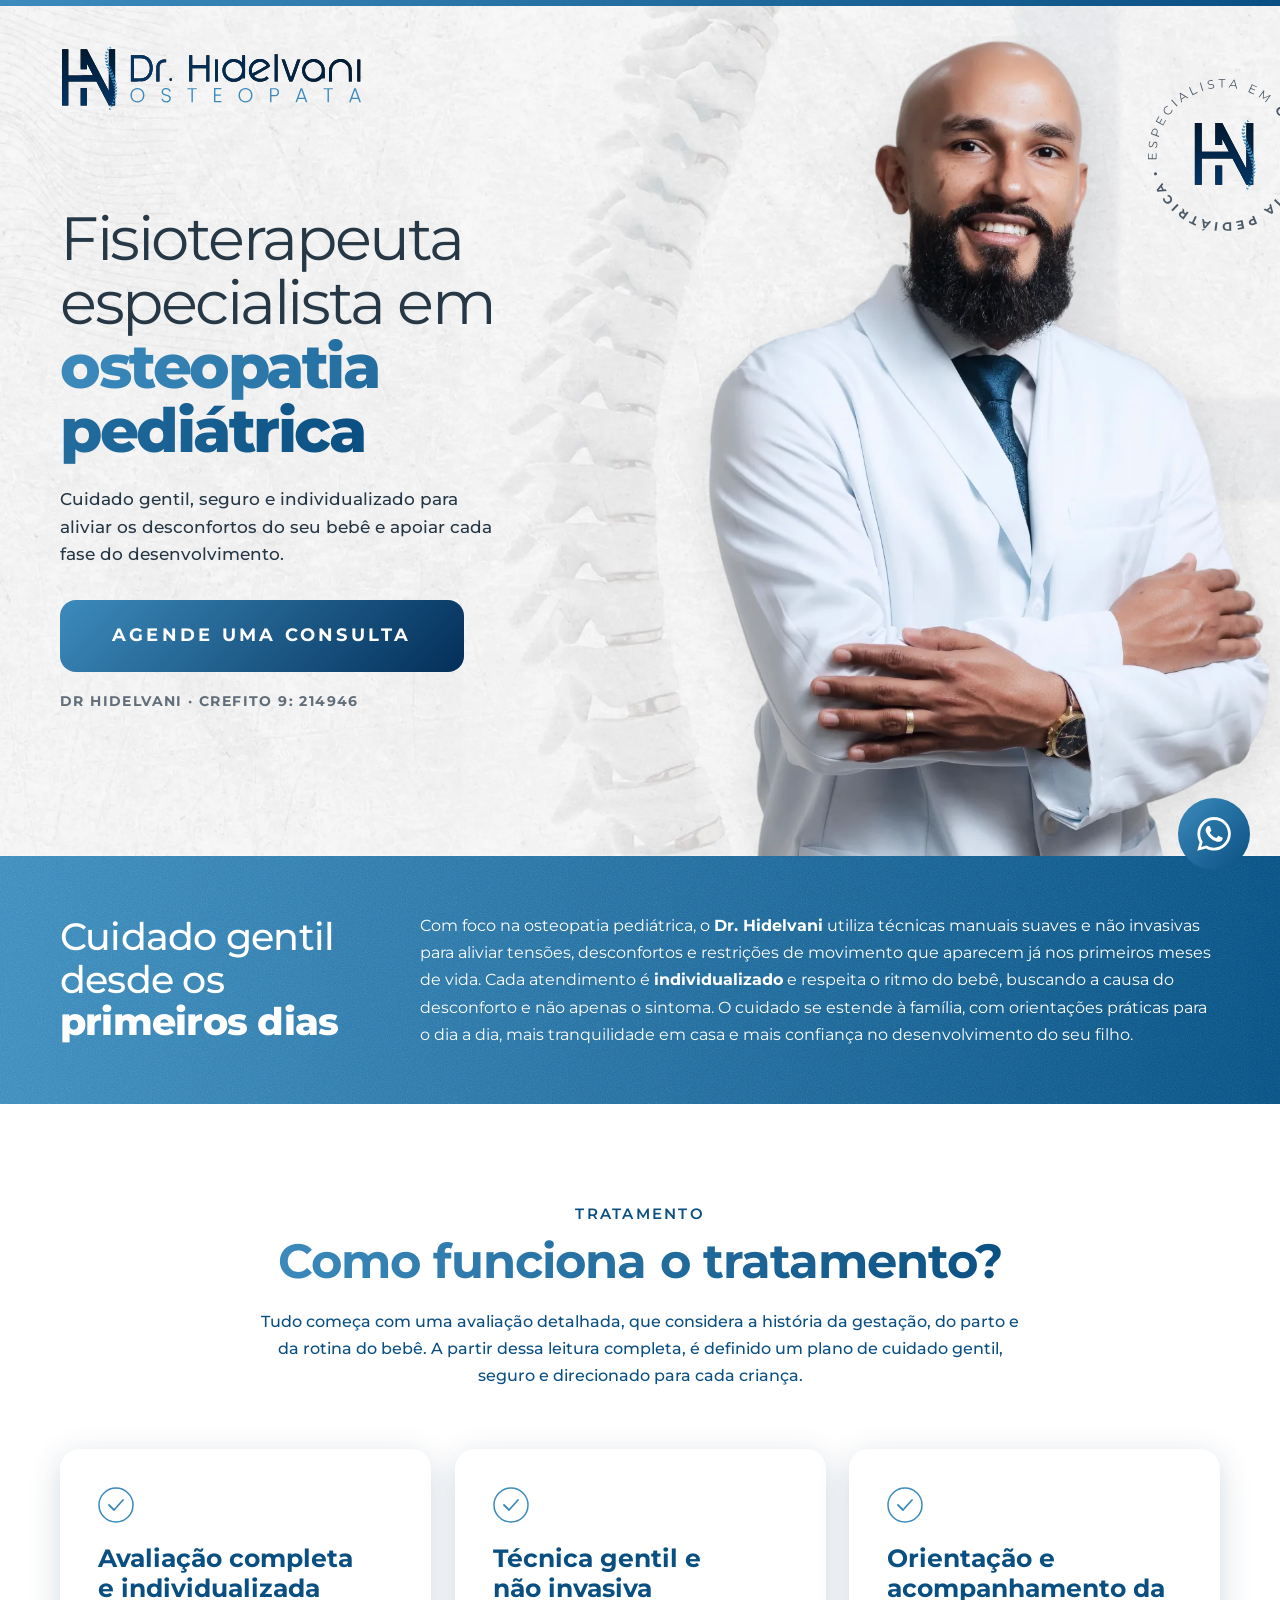
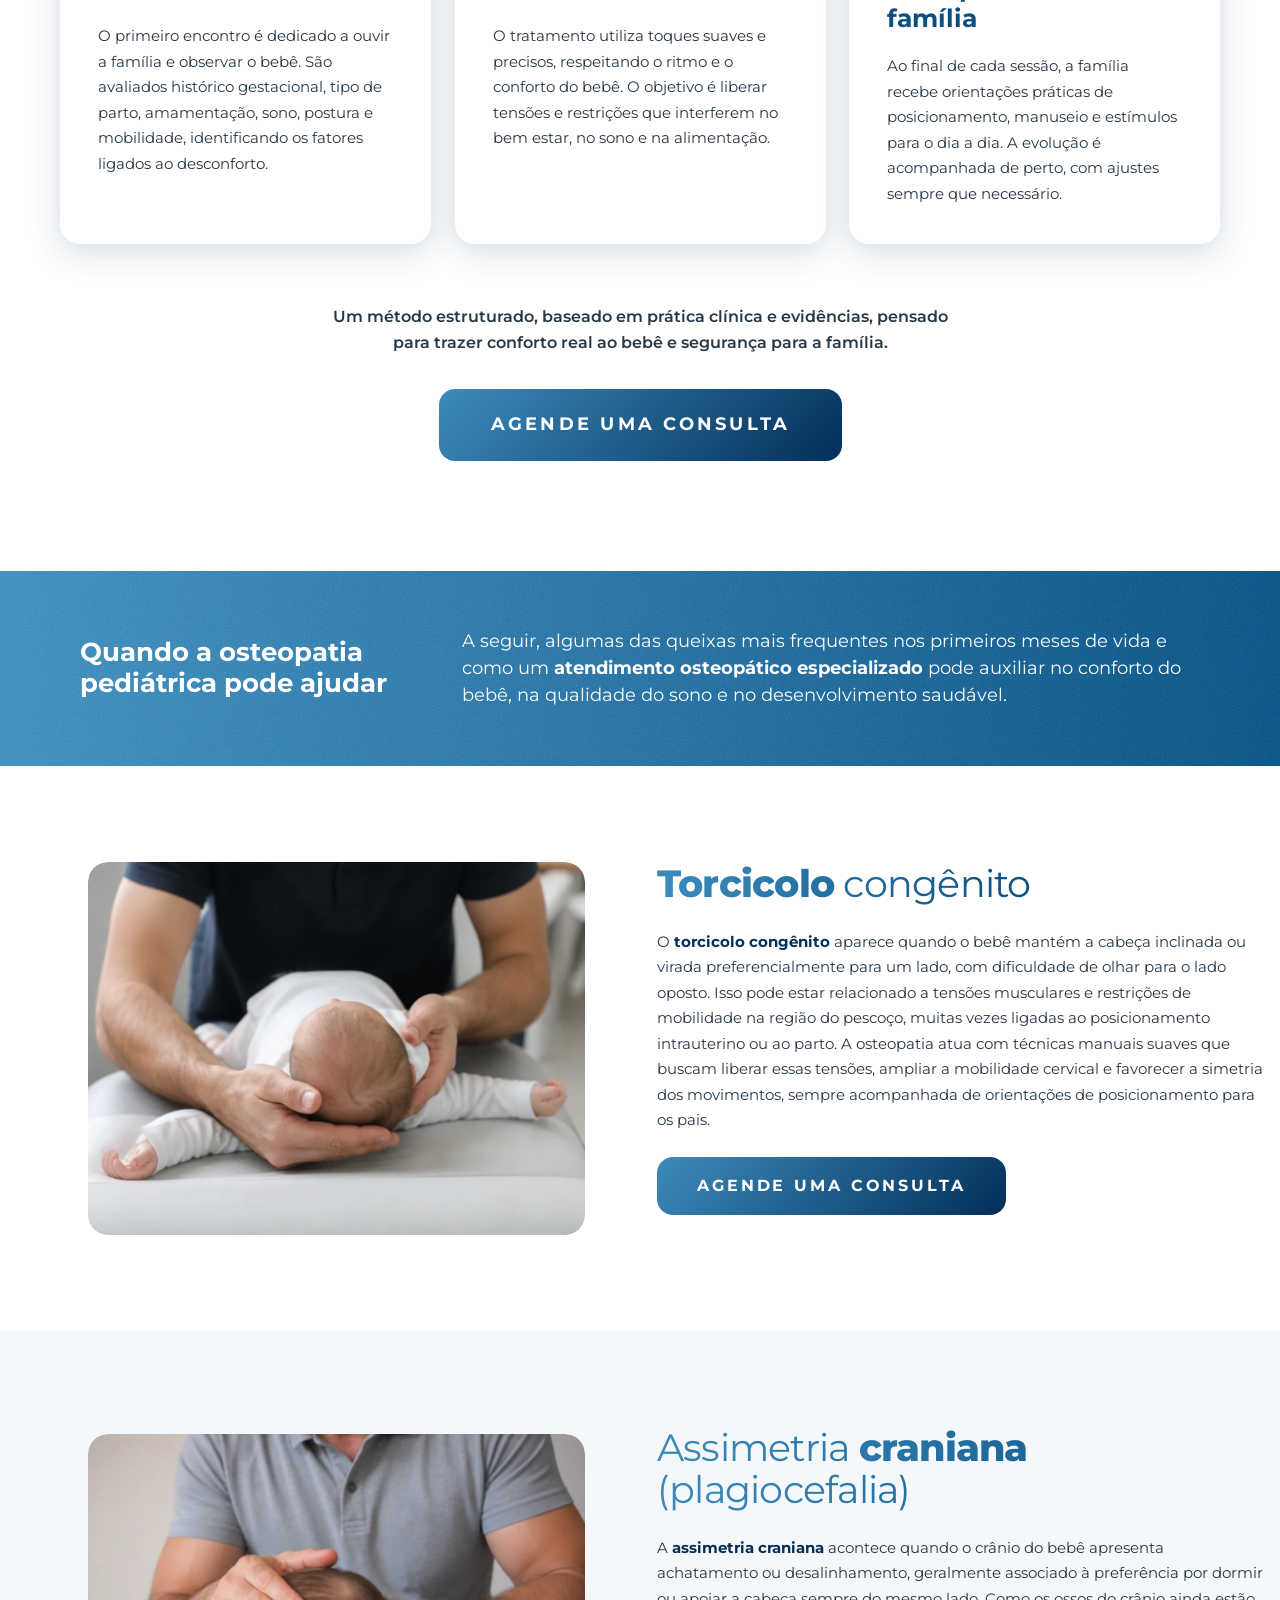
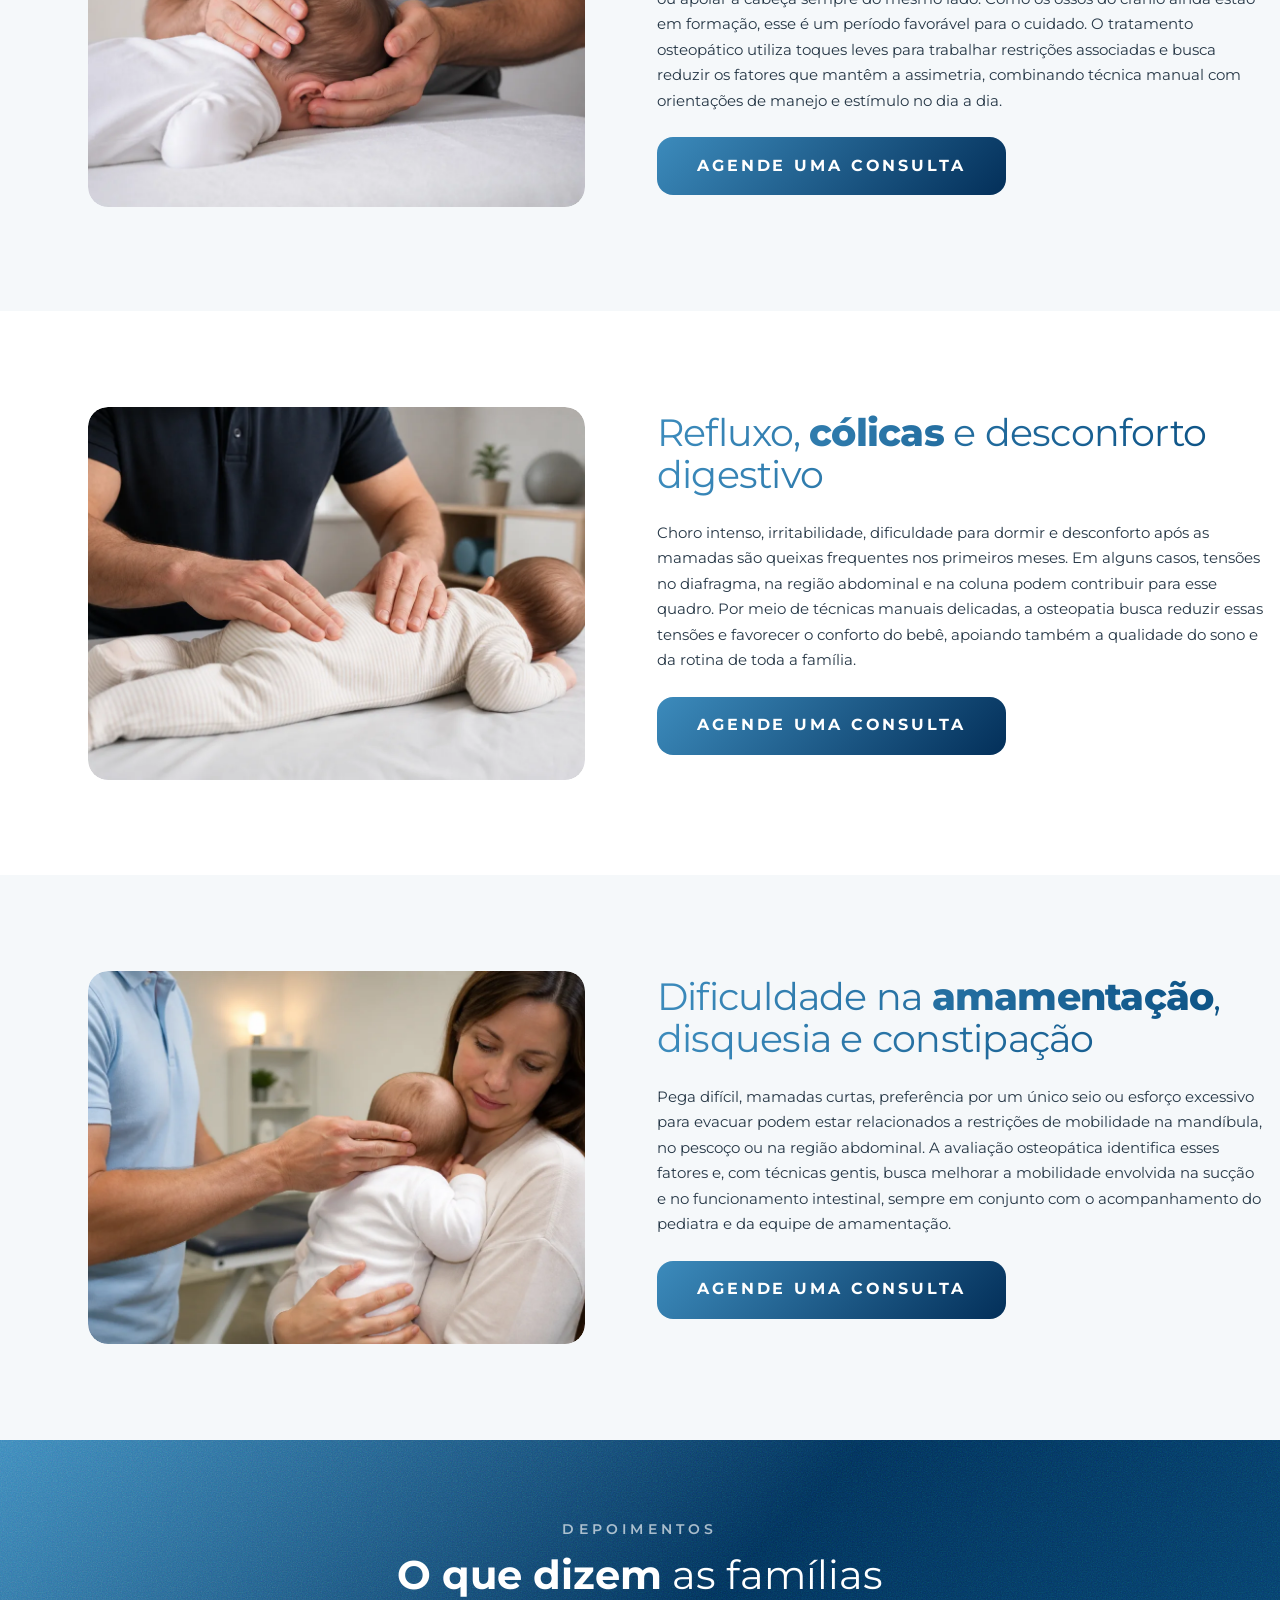
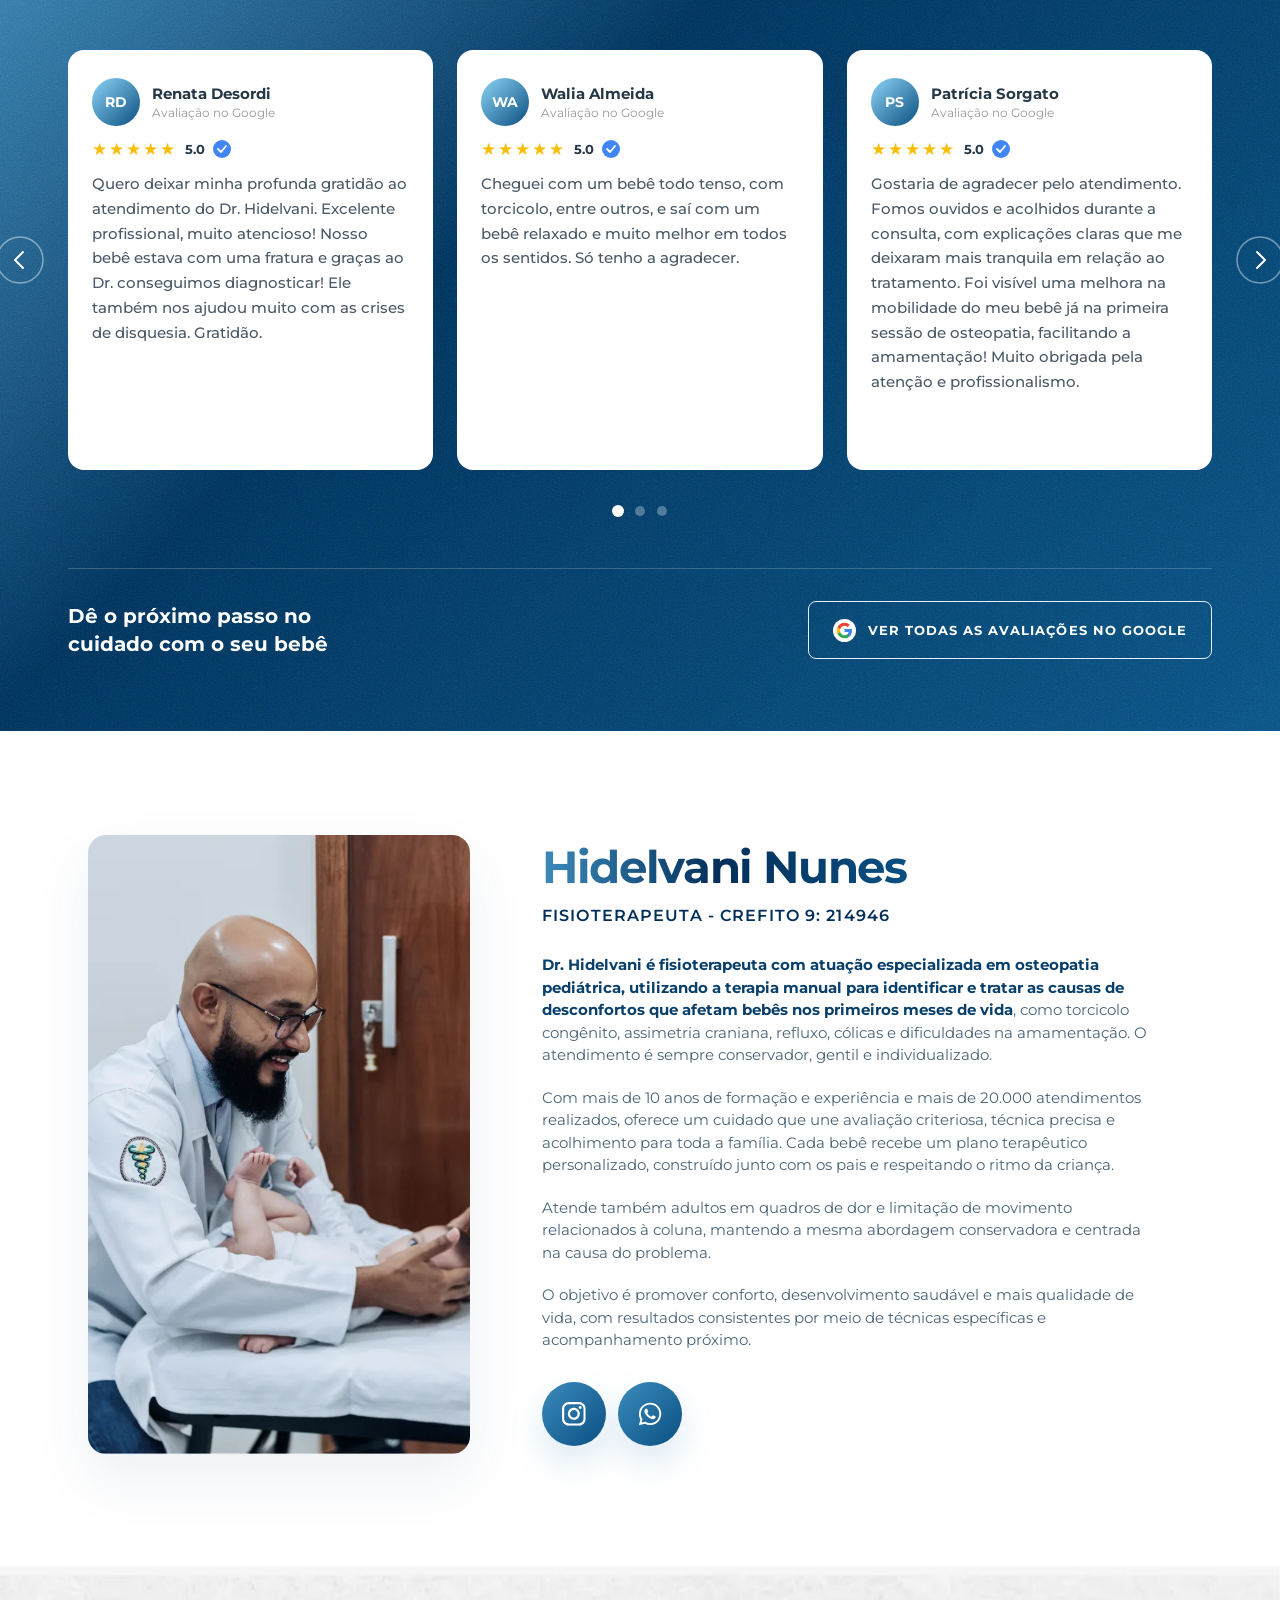
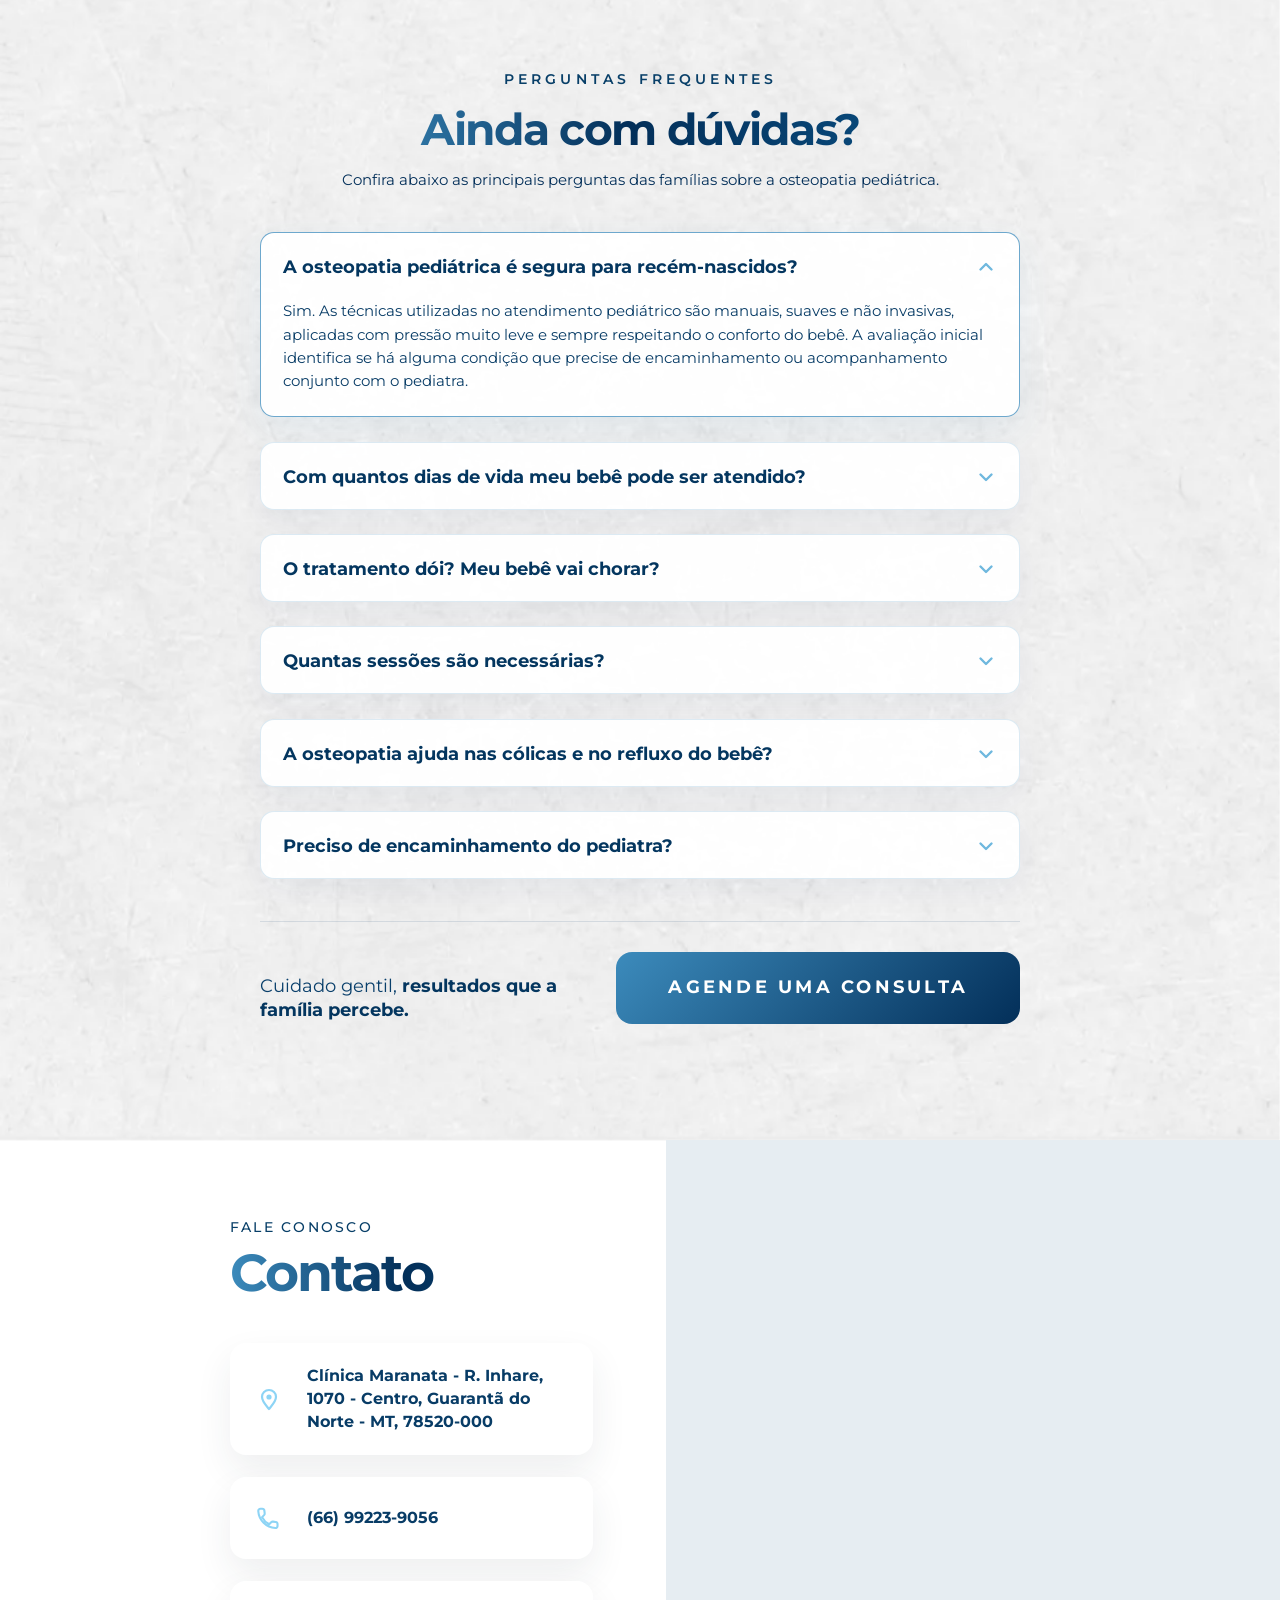
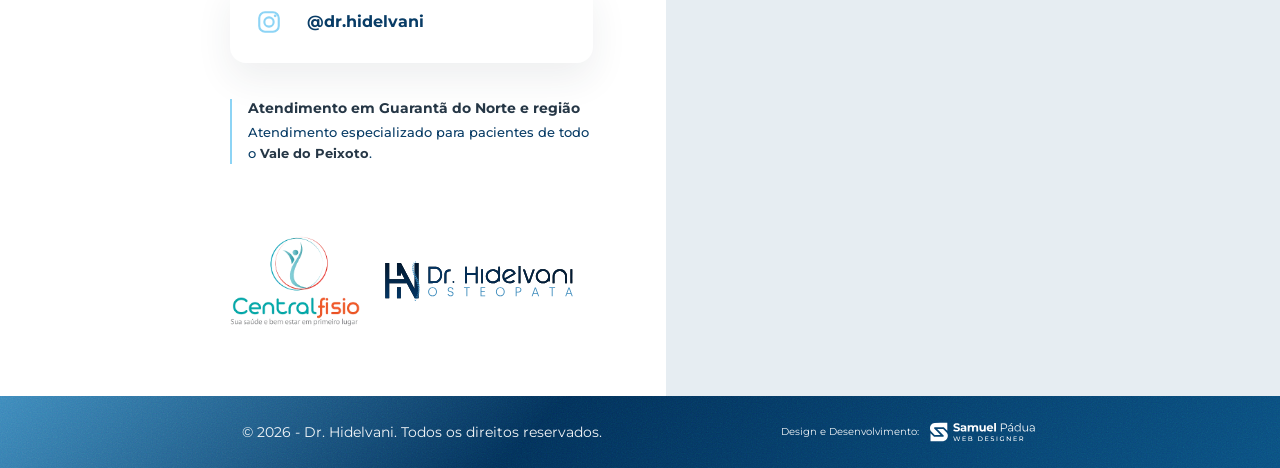
==== osteopatia/index.html @ acf485a8 "fix: corrige logos empilhadas no rodapé de contato A troca da logo da Central Fisio para <picture> (" ====
<!DOCTYPE html>
<html lang="pt-BR">
<head>
  <meta charset="UTF-8">
  <meta name="viewport" content="width=device-width, initial-scale=1.0">
  <title>Fisioterapeuta Especialista em Osteopatia Pediátrica em Guarantã do Norte - MT</title>
  <meta name="description" content="Fisioterapeuta especialista em osteopatia pediátrica em Guarantã do Norte - MT. Cuidado gentil, seguro e individualizado para aliviar os desconfortos do seu bebê e apoiar cada fase do desenvolvimento.">
  <link rel="canonical" href="https://osamuelpadua.github.io/dr-hidelvani/osteopatia/">
  <meta name="robots" content="index,follow">
  <meta property="og:locale" content="pt_BR">
  <meta property="og:type" content="website">
  <meta property="og:url" content="https://osamuelpadua.github.io/dr-hidelvani/osteopatia/">
  <meta property="og:site_name" content="Dr. Hidelvani">
  <meta property="og:title" content="Dr. Hidelvani Nunes - Fisioterapeuta Especialista em Osteopatia Pediátrica">
  <meta property="og:description" content="Fisioterapeuta especialista em osteopatia pediátrica em Guarantã do Norte - MT. Cuidado gentil, seguro e individualizado para o desenvolvimento do seu bebê.">
  <meta name="twitter:card" content="summary_large_image">
  <meta name="twitter:title" content="Fisioterapeuta Especialista em Osteopatia Pediátrica em Guarantã do Norte - MT">
  <meta name="twitter:description" content="Fisioterapeuta especialista em osteopatia pediátrica em Guarantã do Norte - MT. Cuidado gentil, seguro e individualizado para o desenvolvimento do seu bebê.">
  <script type="application/ld+json">
    {
      "@context": "https://schema.org",
      "@graph": [
        {
          "@type": "MedicalBusiness",
          "@id": "#business",
          "name": "Dr. Hidelvani Nunes — Osteopatia Pediátrica",
          "telephone": "+55-66-99223-9056",
          "priceRange": "$$",
          "address": {
            "@type": "PostalAddress",
            "streetAddress": "Clínica Maranata, R. Inhare, 1070 - Centro",
            "addressLocality": "Guarantã do Norte",
            "addressRegion": "MT",
            "postalCode": "78520-000",
            "addressCountry": "BR"
          },
          "sameAs": [
            "https://www.instagram.com/dr.hidelvani/"
          ]
        },
        {
          "@type": "Physician",
          "@id": "#physician",
          "name": "Dr. Hidelvani Nunes",
          "medicalSpecialty": "Physiotherapy",
          "description": "Fisioterapeuta com atuação especializada em osteopatia pediátrica em Guarantã do Norte - MT, tratando torcicolo congênito, assimetria craniana, refluxo, cólicas e dificuldades na amamentação.",
          "identifier": {
            "@type": "PropertyValue",
            "propertyID": "CREFITO 9",
            "value": "214946"
          },
          "worksFor": {
            "@id": "#business"
          }
        },
        {
          "@type": "FAQPage",
          "@id": "#faq",
          "mainEntity": [
            {
              "@type": "Question",
              "name": "A osteopatia pediátrica é segura para recém-nascidos?",
              "acceptedAnswer": {
                "@type": "Answer",
                "text": "Sim. As técnicas utilizadas no atendimento pediátrico são manuais, suaves e não invasivas, aplicadas com pressão muito leve e sempre respeitando o conforto do bebê. A avaliação inicial identifica se há alguma condição que precise de encaminhamento ou acompanhamento conjunto com o pediatra."
              }
            },
            {
              "@type": "Question",
              "name": "Com quantos dias de vida meu bebê pode ser atendido?",
              "acceptedAnswer": {
                "@type": "Answer",
                "text": "O atendimento osteopático pode começar já nas primeiras semanas de vida, sempre com uma avaliação cuidadosa que considera a idade, o parto e o histórico do bebê antes de definir a técnica mais adequada."
              }
            },
            {
              "@type": "Question",
              "name": "O tratamento dói? Meu bebê vai chorar?",
              "acceptedAnswer": {
                "@type": "Answer",
                "text": "As técnicas são suaves e indolores. Alguns bebês podem chorar por estranhar o manuseio ou a posição, não pela pressão aplicada, que é sempre muito leve e respeita o conforto da criança."
              }
            }
          ]
        }
      ]
    }
  </script>
  <link rel="icon" type="image/svg+xml" href="../stamp-iso.svg">
  <link rel="preconnect" href="https://fonts.googleapis.com">
  <link rel="preconnect" href="https://fonts.gstatic.com" crossorigin>
  <link rel="preload" href="https://fonts.googleapis.com/css2?family=Montserrat:wght@400;500;600;700;800&display=swap" as="style" onload="this.onload=null;this.rel='stylesheet'">
  <noscript><link rel="stylesheet" href="https://fonts.googleapis.com/css2?family=Montserrat:wght@400;500;600;700;800&display=swap"></noscript>
  <link rel="stylesheet" href="../style.css">
</head>
<body>

  <!-- Borda superior gradiente -->
  <div class="top-bar"></div>

  <!-- ======================== HERO ======================== -->
  <section class="hero">
    <div class="hero-bg"></div>

    <div class="hero-inner">
      <!-- Logo -->
      <header class="hero-header">
        <img src="../logo.svg" class="logo" alt="Dr. Hidelvani Nunes Fisioterapeuta">
      </header>

      <!-- Conteúdo principal -->
      <div class="hero-content">

        <!-- Coluna esquerda: texto + CTA -->
        <div class="hero-left">
          <h1>
            <span class="hero-headline-soft">Fisioterapeuta especialista em</span><br>
            <span class="gradient-text">osteopatia pediátrica</span>
          </h1>

          <p class="subtext">
            Cuidado gentil, seguro e individualizado para aliviar os desconfortos do seu bebê e apoiar cada fase do desenvolvimento.
          </p>

          <a href="https://wa.me/5566992239056" class="btn-cta" target="_blank" rel="noopener">
            Agende uma Consulta
          </a>

          <p class="crefito">DR HIDELVANI &middot; CREFITO 9: 214946</p>
        </div>

        <!-- Coluna direita: foto -->
        <div class="hero-right">
          <div class="stamp-wrapper">
            <img src="../stamp-txt-page2.svg" class="stamp-txt" alt="">
            <img src="../stamp-iso.svg" class="stamp-iso" alt="">
          </div>
          <picture>
            <source srcset="../dr-hidelvani.webp" type="image/webp">
            <img src="../dr-hidelvani.png" class="doctor-img" alt="Dr. Hidelvani Nunes" loading="eager">
          </picture>
        </div>

      </div>
    </div>
  </section>
  <!-- ======================== /HERO ======================== -->

  <!-- ======================== INTRO BLOCK ======================== -->
  <section class="intro-block">
    <div class="intro-inner">

      <div class="intro-left">
        <h2>Cuidado gentil<br>desde os <strong>primeiros dias</strong></h2>
      </div>

      <div class="intro-right">
        <p>
          Com foco na osteopatia pediátrica, o <strong>Dr. Hidelvani</strong> utiliza técnicas manuais suaves e não invasivas para aliviar tensões, desconfortos e restrições de movimento que aparecem já nos primeiros meses de vida. Cada atendimento é <strong>individualizado</strong> e respeita o ritmo do bebê, buscando a causa do desconforto e não apenas o sintoma. O cuidado se estende à família, com orientações práticas para o dia a dia, mais tranquilidade em casa e mais confiança no desenvolvimento do seu filho.
        </p>
      </div>

    </div>
  </section>
  <!-- ======================== /INTRO BLOCK ======================== -->

  <!-- ======================== TREATMENT BLOCK ======================== -->
  <section class="treatment-block">
    <div class="treatment-inner">

      <div class="treatment-header">
        <span class="tagline">Tratamento</span>
        <h2 class="treatment-title">Como funciona o tratamento?</h2>
        <p class="treatment-desc">Tudo começa com uma avaliação detalhada, que considera a história da gestação, do parto e da rotina do bebê. A partir dessa leitura completa, é definido um plano de cuidado gentil, seguro e direcionado para cada criança.</p>
      </div>

      <div class="cards-grid">

        <div class="card">
          <div class="card-icon">
            <svg width="36" height="36" viewBox="0 0 36 36" fill="none" xmlns="http://www.w3.org/2000/svg">
              <circle cx="18" cy="18" r="17" stroke="#3C8BBC" stroke-width="1.5"/>
              <path d="M11 18l5 5 9-10" stroke="#3C8BBC" stroke-width="1.8" stroke-linecap="round" stroke-linejoin="round"/>
            </svg>
          </div>
          <h3>Avaliação completa<br>e individualizada</h3>
          <p>O primeiro encontro é dedicado a ouvir a família e observar o bebê. São avaliados histórico gestacional, tipo de parto, amamentação, sono, postura e mobilidade, identificando os fatores ligados ao desconforto.</p>
        </div>

        <div class="card">
          <div class="card-icon">
            <svg width="36" height="36" viewBox="0 0 36 36" fill="none" xmlns="http://www.w3.org/2000/svg">
              <circle cx="18" cy="18" r="17" stroke="#3C8BBC" stroke-width="1.5"/>
              <path d="M11 18l5 5 9-10" stroke="#3C8BBC" stroke-width="1.8" stroke-linecap="round" stroke-linejoin="round"/>
            </svg>
          </div>
          <h3>Técnica gentil e<br>não invasiva</h3>
          <p>O tratamento utiliza toques suaves e precisos, respeitando o ritmo e o conforto do bebê. O objetivo é liberar tensões e restrições que interferem no bem estar, no sono e na alimentação.</p>
        </div>

        <div class="card">
          <div class="card-icon">
            <svg width="36" height="36" viewBox="0 0 36 36" fill="none" xmlns="http://www.w3.org/2000/svg">
              <circle cx="18" cy="18" r="17" stroke="#3C8BBC" stroke-width="1.5"/>
              <path d="M11 18l5 5 9-10" stroke="#3C8BBC" stroke-width="1.8" stroke-linecap="round" stroke-linejoin="round"/>
            </svg>
          </div>
          <h3>Orientação e<br>acompanhamento da família</h3>
          <p>Ao final de cada sessão, a família recebe orientações práticas de posicionamento, manuseio e estímulos para o dia a dia. A evolução é acompanhada de perto, com ajustes sempre que necessário.</p>
        </div>

      </div>

      <div class="treatment-footer">
        <p>Um método estruturado, baseado em prática clínica e evidências, pensado<br>para trazer conforto real ao bebê e segurança para a família.</p>
        <a href="https://wa.me/5566992239056" class="btn-cta btn-cta--center" target="_blank" rel="noopener">
          Agende uma Consulta
        </a>
      </div>

    </div>
  </section>
  <!-- ======================== /TREATMENT BLOCK ======================== -->

  <!-- ======================== PROBLEMS BLOCK ======================== -->
  <section class="problems-block">
    <div class="problems-grain"></div>

    <div class="problems-inner problems-inner--no-image">
      <h2 class="problems-headline">Quando a osteopatia<br>pediátrica pode ajudar</h2>

      <p class="problems-body">A seguir, algumas das queixas mais frequentes nos primeiros meses de vida e como um <strong>atendimento osteopático especializado</strong> pode auxiliar no conforto do bebê, na qualidade do sono e no desenvolvimento saudável.</p>
    </div>
  </section>
  <!-- ======================== /PROBLEMS BLOCK ======================== -->

  <!-- ======================== TORCICOLO CONGÊNITO ======================== -->
  <section class="condition-block">
    <div class="condition-inner">

      <div class="condition-media">
        <picture>
          <source srcset="../torcicolo.webp" type="image/webp">
          <img src="../torcicolo.png" class="condition-img" alt="Fisioterapeuta avaliando a mobilidade do pescoço de um bebê">
        </picture>
      </div>

      <div class="condition-text">
        <h2 class="condition-title"><strong>Torcicolo</strong> congênito</h2>
        <p class="condition-body">O <strong>torcicolo congênito</strong> aparece quando o bebê mantém a cabeça inclinada ou virada preferencialmente para um lado, com dificuldade de olhar para o lado oposto. Isso pode estar relacionado a tensões musculares e restrições de mobilidade na região do pescoço, muitas vezes ligadas ao posicionamento intrauterino ou ao parto. A osteopatia atua com técnicas manuais suaves que buscam liberar essas tensões, ampliar a mobilidade cervical e favorecer a simetria dos movimentos, sempre acompanhada de orientações de posicionamento para os pais.</p>
        <a href="https://wa.me/5566992239056" class="btn-cta btn-cta--center" target="_blank" rel="noopener">
          Agende uma Consulta
        </a>
      </div>

    </div>
  </section>
  <!-- ======================== /TORCICOLO CONGÊNITO ======================== -->

  <!-- ======================== ASSIMETRIA CRANIANA ======================== -->
  <section class="condition-block condition-block--gray">
    <div class="condition-inner">

      <div class="condition-media">
        <picture>
          <source srcset="../assimetria-craniana.webp" type="image/webp">
          <img src="../assimetria-craniana.png" class="condition-img" alt="Fisioterapeuta realizando técnica craniana suave em um bebê">
        </picture>
      </div>

      <div class="condition-text">
        <h2 class="condition-title">Assimetria <strong>craniana</strong> (plagiocefalia)</h2>
        <p class="condition-body">A <strong>assimetria craniana</strong> acontece quando o crânio do bebê apresenta achatamento ou desalinhamento, geralmente associado à preferência por dormir ou apoiar a cabeça sempre do mesmo lado. Como os ossos do crânio ainda estão em formação, esse é um período favorável para o cuidado. O tratamento osteopático utiliza toques leves para trabalhar restrições associadas e busca reduzir os fatores que mantêm a assimetria, combinando técnica manual com orientações de manejo e estímulo no dia a dia.</p>
        <a href="https://wa.me/5566992239056" class="btn-cta" target="_blank" rel="noopener">
          Agende uma Consulta
        </a>
      </div>

    </div>
  </section>
  <!-- ======================== /ASSIMETRIA CRANIANA ======================== -->

  <!-- ======================== REFLUXO, CÓLICAS ======================== -->
  <section class="condition-block">
    <div class="condition-inner">

      <div class="condition-media">
        <picture>
          <source srcset="../colica.webp" type="image/webp">
          <img src="../colica.png" class="condition-img" alt="Fisioterapeuta realizando massagem abdominal suave em um bebê">
        </picture>
      </div>

      <div class="condition-text">
        <h2 class="condition-title">Refluxo, <strong>cólicas</strong> e desconforto digestivo</h2>
        <p class="condition-body">Choro intenso, irritabilidade, dificuldade para dormir e desconforto após as mamadas são queixas frequentes nos primeiros meses. Em alguns casos, tensões no diafragma, na região abdominal e na coluna podem contribuir para esse quadro. Por meio de técnicas manuais delicadas, a osteopatia busca reduzir essas tensões e favorecer o conforto do bebê, apoiando também a qualidade do sono e da rotina de toda a família.</p>
        <a href="https://wa.me/5566992239056" class="btn-cta btn-cta--center" target="_blank" rel="noopener">
          Agende uma Consulta
        </a>
      </div>

    </div>
  </section>
  <!-- ======================== /REFLUXO, CÓLICAS ======================== -->

  <!-- ======================== AMAMENTAÇÃO, DISQUESIA ======================== -->
  <section class="condition-block condition-block--gray">
    <div class="condition-inner">

      <div class="condition-media">
        <picture>
          <source srcset="../amamentacao.webp" type="image/webp">
          <img src="../amamentacao.png" class="condition-img" alt="Fisioterapeuta avaliando a mandíbula de um bebê com a mãe presente">
        </picture>
      </div>

      <div class="condition-text">
        <h2 class="condition-title">Dificuldade na <strong>amamentação</strong>, disquesia e constipação</h2>
        <p class="condition-body">Pega difícil, mamadas curtas, preferência por um único seio ou esforço excessivo para evacuar podem estar relacionados a restrições de mobilidade na mandíbula, no pescoço ou na região abdominal. A avaliação osteopática identifica esses fatores e, com técnicas gentis, busca melhorar a mobilidade envolvida na sucção e no funcionamento intestinal, sempre em conjunto com o acompanhamento do pediatra e da equipe de amamentação.</p>
        <a href="https://wa.me/5566992239056" class="btn-cta" target="_blank" rel="noopener">
          Agende uma Consulta
        </a>
      </div>

    </div>
  </section>
  <!-- ======================== /AMAMENTAÇÃO, DISQUESIA ======================== -->

  <!-- ======================== REVIEWS BLOCK ======================== -->
  <section class="reviews-block">
    <div class="reviews-grain"></div>
    <div class="reviews-inner">

      <div class="reviews-header">
        <span class="reviews-tagline">Depoimentos</span>
        <h2 class="reviews-title"><strong>O que dizem</strong> as famílias</h2>
      </div>

      <div class="reviews-carousel">
        <button class="carousel-btn carousel-btn--prev" aria-label="Anterior">
          <svg width="48" height="48" viewBox="0 0 48 48" fill="none" xmlns="http://www.w3.org/2000/svg">
            <circle cx="24" cy="24" r="23" stroke="rgba(255,255,255,0.45)" stroke-width="1.5"/>
            <path d="M27 16l-8 8 8 8" stroke="white" stroke-width="2" stroke-linecap="round" stroke-linejoin="round"/>
          </svg>
        </button>

        <div class="carousel-viewport">
          <div class="reviews-track">

            <article class="review-card">
              <div class="rc-header">
                <div class="rc-avatar">RD</div>
                <div class="rc-info">
                  <strong class="rc-name">Renata Desordi</strong>
                  <span class="rc-count">Avaliação no Google</span>
                </div>
              </div>
              <div class="rc-stars" aria-label="5 estrelas">
                <span class="rc-stars-icons" aria-hidden="true">★★★★★</span>
                <span class="rc-rating">5.0</span>
                <span class="rc-badge" aria-hidden="true"><svg width="10" height="8" viewBox="0 0 10 8" fill="none"><path d="M1 4l3 3 5-6" stroke="white" stroke-width="1.8" stroke-linecap="round" stroke-linejoin="round"/></svg></span>
              </div>
              <p class="rc-text">Quero deixar minha profunda gratidão ao atendimento do Dr. Hidelvani. Excelente profissional, muito atencioso! Nosso bebê estava com uma fratura e graças ao Dr. conseguimos diagnosticar! Ele também nos ajudou muito com as crises de disquesia. Gratidão.</p>
              <button class="rc-read-more" type="button" data-review-open>Exibir depoimento completo</button>
              <div class="rc-full-text" hidden>
                <p>Quero deixar minha profunda gratidão ao atendimento do Dr. Hidelvani. Excelente profissional, muito atencioso!</p>
                <p>Nosso bebê estava com uma fratura e graças ao Dr. conseguimos diagnosticar! Ele também nos ajudou muito com as crises de disquesia. Gratidão.</p>
              </div>
            </article>

            <article class="review-card">
              <div class="rc-header">
                <div class="rc-avatar">WA</div>
                <div class="rc-info">
                  <strong class="rc-name">Walia Almeida</strong>
                  <span class="rc-count">Avaliação no Google</span>
                </div>
              </div>
              <div class="rc-stars" aria-label="5 estrelas">
                <span class="rc-stars-icons" aria-hidden="true">★★★★★</span>
                <span class="rc-rating">5.0</span>
                <span class="rc-badge" aria-hidden="true"><svg width="10" height="8" viewBox="0 0 10 8" fill="none"><path d="M1 4l3 3 5-6" stroke="white" stroke-width="1.8" stroke-linecap="round" stroke-linejoin="round"/></svg></span>
              </div>
              <p class="rc-text">Cheguei com um bebê todo tenso, com torcicolo, entre outros, e saí com um bebê relaxado e muito melhor em todos os sentidos. Só tenho a agradecer.</p>
              <button class="rc-read-more" type="button" data-review-open>Exibir depoimento completo</button>
              <div class="rc-full-text" hidden>
                <p>Cheguei com um bebê todo tenso, com torcicolo, entre outros, e saí com um bebê relaxado e muito melhor em todos os sentidos. Só tenho a agradecer.</p>
              </div>
            </article>

            <article class="review-card">
              <div class="rc-header">
                <div class="rc-avatar">PS</div>
                <div class="rc-info">
                  <strong class="rc-name">Patrícia Sorgato</strong>
                  <span class="rc-count">Avaliação no Google</span>
                </div>
              </div>
              <div class="rc-stars" aria-label="5 estrelas">
                <span class="rc-stars-icons" aria-hidden="true">★★★★★</span>
                <span class="rc-rating">5.0</span>
                <span class="rc-badge" aria-hidden="true"><svg width="10" height="8" viewBox="0 0 10 8" fill="none"><path d="M1 4l3 3 5-6" stroke="white" stroke-width="1.8" stroke-linecap="round" stroke-linejoin="round"/></svg></span>
              </div>
              <p class="rc-text">Gostaria de agradecer pelo atendimento. Fomos ouvidos e acolhidos durante a consulta, com explicações claras que me deixaram mais tranquila em relação ao tratamento. Foi visível uma melhora na mobilidade do meu bebê já na primeira sessão de osteopatia, facilitando a amamentação! Muito obrigada pela atenção e profissionalismo.</p>
              <button class="rc-read-more" type="button" data-review-open>Exibir depoimento completo</button>
              <div class="rc-full-text" hidden>
                <p>Gostaria de agradecer pelo atendimento. Fomos ouvidos e acolhidos durante a consulta, com explicações claras que me deixaram mais tranquila em relação ao tratamento.</p>
                <p>Foi visível uma melhora na mobilidade do meu bebê já na primeira sessão de osteopatia, facilitando a amamentação! Muito obrigada pela atenção e profissionalismo.</p>
              </div>
            </article>

            <article class="review-card">
              <div class="rc-header">
                <div class="rc-avatar">EM</div>
                <div class="rc-info">
                  <strong class="rc-name">Elizabete Medina</strong>
                  <span class="rc-count">Avaliação no Google</span>
                </div>
              </div>
              <div class="rc-stars" aria-label="5 estrelas">
                <span class="rc-stars-icons" aria-hidden="true">★★★★★</span>
                <span class="rc-rating">5.0</span>
                <span class="rc-badge" aria-hidden="true"><svg width="10" height="8" viewBox="0 0 10 8" fill="none"><path d="M1 4l3 3 5-6" stroke="white" stroke-width="1.8" stroke-linecap="round" stroke-linejoin="round"/></svg></span>
              </div>
              <p class="rc-text">Ótimo atendimento. Na primeira sessão, e com as orientações sobre o que fazer em casa, já melhorou 70% na questão da extensão de pescoço que minha filha fazia durante o sono, e só dormia com a cabeça para um lado. Após a segunda sessão já estamos quase 100%, claro, aliado aos exercícios em casa. Muito obrigado, Dr., por nos auxiliar.</p>
              <button class="rc-read-more" type="button" data-review-open>Exibir depoimento completo</button>
              <div class="rc-full-text" hidden>
                <p>Ótimo atendimento. Na primeira sessão, e com as orientações sobre o que fazer em casa, já melhorou 70% na questão da extensão de pescoço que minha filha fazia durante o sono, e só dormia com a cabeça para um lado.</p>
                <p>Após a segunda sessão já estamos quase 100%, claro, aliado aos exercícios em casa. Muito obrigado, Dr., por nos auxiliar.</p>
              </div>
            </article>

            <article class="review-card">
              <div class="rc-header">
                <div class="rc-avatar">AB</div>
                <div class="rc-info">
                  <strong class="rc-name">Alessandra Barros</strong>
                  <span class="rc-count">Avaliação no Google</span>
                </div>
              </div>
              <div class="rc-stars" aria-label="5 estrelas">
                <span class="rc-stars-icons" aria-hidden="true">★★★★★</span>
                <span class="rc-rating">5.0</span>
                <span class="rc-badge" aria-hidden="true"><svg width="10" height="8" viewBox="0 0 10 8" fill="none"><path d="M1 4l3 3 5-6" stroke="white" stroke-width="1.8" stroke-linecap="round" stroke-linejoin="round"/></svg></span>
              </div>
              <p class="rc-text">Tem sido muito importante acompanharmos o desenvolvimento da Alice com o osteopata. Ajudou com a disquesia e com sua postura, além de esclarecer dúvidas.</p>
              <button class="rc-read-more" type="button" data-review-open>Exibir depoimento completo</button>
              <div class="rc-full-text" hidden>
                <p>Tem sido muito importante acompanharmos o desenvolvimento da Alice com o osteopata. Ajudou com a disquesia e com sua postura, além de esclarecer dúvidas.</p>
              </div>
            </article>

            <article class="review-card">
              <div class="rc-header">
                <div class="rc-avatar">TS</div>
                <div class="rc-info">
                  <strong class="rc-name">Taynara de Lima Silva</strong>
                  <span class="rc-count">Avaliação no Google</span>
                </div>
              </div>
              <div class="rc-stars" aria-label="5 estrelas">
                <span class="rc-stars-icons" aria-hidden="true">★★★★★</span>
                <span class="rc-rating">5.0</span>
                <span class="rc-badge" aria-hidden="true"><svg width="10" height="8" viewBox="0 0 10 8" fill="none"><path d="M1 4l3 3 5-6" stroke="white" stroke-width="1.8" stroke-linecap="round" stroke-linejoin="round"/></svg></span>
              </div>
              <p class="rc-text">Excelente profissional. Acompanhou o desenvolvimento do meu filho João Pedro, pois nasceu com torcicolo congênito e seu desenvolvimento era lento. Mas com a ajuda da fisioterapia com o Dr. Hidelvani isso melhorou 100%. Somos gratos pelo resultado maravilhoso e imediato.</p>
              <button class="rc-read-more" type="button" data-review-open>Exibir depoimento completo</button>
              <div class="rc-full-text" hidden>
                <p>Excelente profissional. Acompanhou o desenvolvimento do meu filho João Pedro, pois nasceu com torcicolo congênito e seu desenvolvimento era lento.</p>
                <p>Mas com a ajuda da fisioterapia com o Dr. Hidelvani isso melhorou 100%. Somos gratos pelo resultado maravilhoso e imediato.</p>
              </div>
            </article>

            <article class="review-card">
              <div class="rc-header">
                <div class="rc-avatar">AS</div>
                <div class="rc-info">
                  <strong class="rc-name">Andreia Gomes dos Santos</strong>
                  <span class="rc-count">Avaliação no Google</span>
                </div>
              </div>
              <div class="rc-stars" aria-label="5 estrelas">
                <span class="rc-stars-icons" aria-hidden="true">★★★★★</span>
                <span class="rc-rating">5.0</span>
                <span class="rc-badge" aria-hidden="true"><svg width="10" height="8" viewBox="0 0 10 8" fill="none"><path d="M1 4l3 3 5-6" stroke="white" stroke-width="1.8" stroke-linecap="round" stroke-linejoin="round"/></svg></span>
              </div>
              <p class="rc-text">Excelente profissional. Meus filhos fizeram tratamento com ele, um deles tinha torcicolo congênito e o Dr. Hidelvani resolveu o problema. Super indico esse grande profissional, só tenho a agradecer.</p>
              <button class="rc-read-more" type="button" data-review-open>Exibir depoimento completo</button>
              <div class="rc-full-text" hidden>
                <p>Excelente profissional. Meus filhos fizeram tratamento com ele, um deles tinha torcicolo congênito e o Dr. Hidelvani resolveu o problema. Super indico esse grande profissional, só tenho a agradecer.</p>
              </div>
            </article>

            <article class="review-card">
              <div class="rc-header">
                <div class="rc-avatar">HC</div>
                <div class="rc-info">
                  <strong class="rc-name">Henrique Soares Chitolina</strong>
                  <span class="rc-count">Avaliação no Google</span>
                </div>
              </div>
              <div class="rc-stars" aria-label="5 estrelas">
                <span class="rc-stars-icons" aria-hidden="true">★★★★★</span>
                <span class="rc-rating">5.0</span>
                <span class="rc-badge" aria-hidden="true"><svg width="10" height="8" viewBox="0 0 10 8" fill="none"><path d="M1 4l3 3 5-6" stroke="white" stroke-width="1.8" stroke-linecap="round" stroke-linejoin="round"/></svg></span>
              </div>
              <p class="rc-text">Estamos muito felizes, notamos uma melhora muito grande com menos de três dias de pós atendimento. Nosso bebê está bem mais tranquilo e teve muita melhora no tummy time!</p>
              <button class="rc-read-more" type="button" data-review-open>Exibir depoimento completo</button>
              <div class="rc-full-text" hidden>
                <p>Estamos muito felizes, notamos uma melhora muito grande com menos de três dias de pós atendimento. Nosso bebê está bem mais tranquilo e teve muita melhora no tummy time!</p>
              </div>
            </article>

          </div>
        </div>

        <button class="carousel-btn carousel-btn--next" aria-label="Próximo">
          <svg width="48" height="48" viewBox="0 0 48 48" fill="none" xmlns="http://www.w3.org/2000/svg">
            <circle cx="24" cy="24" r="23" stroke="rgba(255,255,255,0.45)" stroke-width="1.5"/>
            <path d="M21 16l8 8-8 8" stroke="white" stroke-width="2" stroke-linecap="round" stroke-linejoin="round"/>
          </svg>
        </button>
      </div>

      <div class="reviews-pagination" aria-label="Navegação dos depoimentos"></div>

      <div class="reviews-footer">
        <div class="reviews-divider"></div>
        <div class="reviews-cta-row">
          <p class="reviews-cta-text">Dê o próximo passo no<br>cuidado com o seu bebê</p>
          <a href="https://share.google/VQ7LEHGYPKR3yPQSC" class="btn-google-reviews" target="_blank" rel="noopener">
            <svg class="google-mark" viewBox="0 0 24 24" aria-hidden="true" focusable="false">
              <path fill="#4285F4" d="M22.56 12.25c0-.78-.07-1.53-.2-2.25H12v4.26h5.92c-.26 1.37-1.04 2.53-2.21 3.31v2.77h3.57c2.08-1.92 3.28-4.74 3.28-8.09z"/>
              <path fill="#34A853" d="M12 23c2.97 0 5.46-.98 7.28-2.66l-3.57-2.77c-.98.66-2.23 1.06-3.71 1.06-2.86 0-5.29-1.93-6.16-4.53H2.18v2.84C3.99 20.53 7.7 23 12 23z"/>
              <path fill="#FBBC05" d="M5.84 14.09c-.22-.66-.35-1.36-.35-2.09s.13-1.43.35-2.09V7.07H2.18C1.43 8.55 1 10.22 1 12s.43 3.45 1.18 4.93l2.85-2.22.81-.62z"/>
              <path fill="#EA4335" d="M12 5.38c1.62 0 3.06.56 4.21 1.64l3.15-3.15C17.45 2.09 14.97 1 12 1 7.7 1 3.99 3.47 2.18 7.07l3.66 2.84C6.71 7.31 9.14 5.38 12 5.38z"/>
            </svg>
            Ver todas as avaliações no Google
          </a>
        </div>
      </div>

    </div>
  </section>
  <!-- ======================== /REVIEWS BLOCK ======================== -->

  <div class="review-modal" id="review-modal" hidden role="dialog" aria-modal="true" aria-labelledby="review-modal-title">
    <div class="review-modal__backdrop" data-review-close></div>
    <article class="review-modal__panel" tabindex="-1">
      <button class="review-modal__close" type="button" data-review-close aria-label="Fechar depoimento completo">&times;</button>
      <div class="review-modal__header">
        <div class="review-modal__avatar"></div>
        <div>
          <h3 class="review-modal__title" id="review-modal-title"></h3>
          <p class="review-modal__meta">Avaliação no Google</p>
        </div>
      </div>
      <div class="review-modal__stars" aria-label="5 estrelas">
        <span aria-hidden="true">★★★★★</span>
        <strong>5.0</strong>
      </div>
      <div class="review-modal__body"></div>
    </article>
  </div>

  <!-- ======================== PROFILE BLOCK ======================== -->
  <section class="profile-block">
    <div class="profile-inner">
      <div class="profile-media">
        <picture>
          <source srcset="../profile-page2.webp" type="image/webp">
          <img src="../profile-page2.jpg" alt="Dr. Hidelvani Nunes" class="profile-image">
        </picture>
      </div>

      <div class="profile-content">
        <h2 class="profile-title">Hidelvani Nunes</h2>
        <p class="profile-meta">FISIOTERAPEUTA - CREFITO 9: 214946</p>

        <div class="profile-body">
          <p><strong>Dr. Hidelvani é fisioterapeuta com atuação especializada em osteopatia pediátrica, utilizando a terapia manual para identificar e tratar as causas de desconfortos que afetam bebês nos primeiros meses de vida</strong>, como torcicolo congênito, assimetria craniana, refluxo, cólicas e dificuldades na amamentação. O atendimento é sempre conservador, gentil e individualizado.</p>

          <p>Com mais de 10 anos de formação e experiência e mais de 20.000 atendimentos realizados, oferece um cuidado que une avaliação criteriosa, técnica precisa e acolhimento para toda a família. Cada bebê recebe um plano terapêutico personalizado, construído junto com os pais e respeitando o ritmo da criança.</p>

          <p>Atende também adultos em quadros de dor e limitação de movimento relacionados à coluna, mantendo a mesma abordagem conservadora e centrada na causa do problema.</p>

          <p>O objetivo é promover conforto, desenvolvimento saudável e mais qualidade de vida, com resultados consistentes por meio de técnicas específicas e acompanhamento próximo.</p>
        </div>

        <div class="profile-socials" aria-label="Redes sociais de Hidelvani Nunes">
          <a href="https://www.instagram.com/dr.hidelvani/" class="profile-social-btn" target="_blank" rel="noopener" aria-label="Instagram de Hidelvani Nunes">
            <img src="../ig-icon.svg" alt="" class="profile-social-icon" aria-hidden="true">
          </a>

          <a href="https://wa.me/5566992239056" class="profile-social-btn" target="_blank" rel="noopener" aria-label="WhatsApp de Hidelvani Nunes">
            <img src="../wpp-icon.svg" alt="" class="profile-social-icon" aria-hidden="true">
          </a>
        </div>
      </div>
    </div>
  </section>
  <!-- ======================== /PROFILE BLOCK ======================== -->

  <!-- ======================== FAQ BLOCK ======================== -->
  <section class="faq-block">
    <div class="faq-inner">
      <div class="faq-header">
        <span class="faq-tagline">Perguntas Frequentes</span>
        <h2 class="faq-title">Ainda com dúvidas?</h2>
        <!-- NOTA: o PDF de origem (osteopatia.pdf) traz este subtítulo idêntico ao da página de Coluna ("...dores na coluna"), o que não se aplica ao contexto de bebês — texto adaptado para a osteopatia pediátrica. Confirmar com o cliente. -->
        <p class="faq-subtitle">Confira abaixo as principais perguntas das famílias sobre a osteopatia pediátrica.</p>
      </div>

      <div class="faq-list">
        <article class="faq-item is-open">
          <button class="faq-question" type="button" aria-expanded="true">
            <span>A osteopatia pediátrica é segura para recém-nascidos?</span>
            <span class="faq-icon" aria-hidden="true">
              <svg width="22" height="22" viewBox="0 0 22 22" fill="none" xmlns="http://www.w3.org/2000/svg">
                <path d="M5.5 8.5L11 14L16.5 8.5" stroke="currentColor" stroke-width="2.4" stroke-linecap="round" stroke-linejoin="round"/>
              </svg>
            </span>
          </button>
          <div class="faq-answer">
            <p>Sim. As técnicas utilizadas no atendimento pediátrico são manuais, suaves e não invasivas, aplicadas com pressão muito leve e sempre respeitando o conforto do bebê. A avaliação inicial identifica se há alguma condição que precise de encaminhamento ou acompanhamento conjunto com o pediatra.</p>
          </div>
        </article>

        <!-- TODO: validar resposta com o profissional antes de publicar -->
        <article class="faq-item">
          <button class="faq-question" type="button" aria-expanded="false">
            <span>Com quantos dias de vida meu bebê pode ser atendido?</span>
            <span class="faq-icon" aria-hidden="true">
              <svg width="22" height="22" viewBox="0 0 22 22" fill="none" xmlns="http://www.w3.org/2000/svg">
                <path d="M5.5 8.5L11 14L16.5 8.5" stroke="currentColor" stroke-width="2.4" stroke-linecap="round" stroke-linejoin="round"/>
              </svg>
            </span>
          </button>
          <div class="faq-answer">
            <p>O atendimento osteopático pode começar já nas primeiras semanas de vida, sempre com uma avaliação cuidadosa que considera a idade, o parto e o histórico do bebê antes de definir a técnica mais adequada.</p>
          </div>
        </article>

        <!-- TODO: validar resposta com o profissional antes de publicar -->
        <article class="faq-item">
          <button class="faq-question" type="button" aria-expanded="false">
            <span>O tratamento dói? Meu bebê vai chorar?</span>
            <span class="faq-icon" aria-hidden="true">
              <svg width="22" height="22" viewBox="0 0 22 22" fill="none" xmlns="http://www.w3.org/2000/svg">
                <path d="M5.5 8.5L11 14L16.5 8.5" stroke="currentColor" stroke-width="2.4" stroke-linecap="round" stroke-linejoin="round"/>
              </svg>
            </span>
          </button>
          <div class="faq-answer">
            <p>As técnicas são suaves e indolores. Alguns bebês podem chorar por estranhar o manuseio ou a posição, não pela pressão aplicada, que é sempre muito leve e respeita o conforto da criança.</p>
          </div>
        </article>

        <!-- TODO: validar resposta com o profissional antes de publicar -->
        <article class="faq-item">
          <button class="faq-question" type="button" aria-expanded="false">
            <span>Quantas sessões são necessárias?</span>
            <span class="faq-icon" aria-hidden="true">
              <svg width="22" height="22" viewBox="0 0 22 22" fill="none" xmlns="http://www.w3.org/2000/svg">
                <path d="M5.5 8.5L11 14L16.5 8.5" stroke="currentColor" stroke-width="2.4" stroke-linecap="round" stroke-linejoin="round"/>
              </svg>
            </span>
          </button>
          <div class="faq-answer">
            <p>O número de sessões varia de acordo com a queixa, a idade do bebê e a resposta individual ao tratamento. Muitas famílias já percebem melhora nos primeiros atendimentos, mas o plano completo é definido após a avaliação inicial.</p>
          </div>
        </article>

        <!-- TODO: validar resposta com o profissional antes de publicar -->
        <article class="faq-item">
          <button class="faq-question" type="button" aria-expanded="false">
            <span>A osteopatia ajuda nas cólicas e no refluxo do bebê?</span>
            <span class="faq-icon" aria-hidden="true">
              <svg width="22" height="22" viewBox="0 0 22 22" fill="none" xmlns="http://www.w3.org/2000/svg">
                <path d="M5.5 8.5L11 14L16.5 8.5" stroke="currentColor" stroke-width="2.4" stroke-linecap="round" stroke-linejoin="round"/>
              </svg>
            </span>
          </button>
          <div class="faq-answer">
            <p>Sim. Em muitos casos, tensões no diafragma e na região abdominal contribuem para cólicas e refluxo. Técnicas manuais delicadas ajudam a reduzir essas tensões e favorecer o conforto digestivo do bebê, sempre em conjunto com o acompanhamento pediátrico.</p>
          </div>
        </article>

        <!-- TODO: validar resposta com o profissional antes de publicar -->
        <article class="faq-item">
          <button class="faq-question" type="button" aria-expanded="false">
            <span>Preciso de encaminhamento do pediatra?</span>
            <span class="faq-icon" aria-hidden="true">
              <svg width="22" height="22" viewBox="0 0 22 22" fill="none" xmlns="http://www.w3.org/2000/svg">
                <path d="M5.5 8.5L11 14L16.5 8.5" stroke="currentColor" stroke-width="2.4" stroke-linecap="round" stroke-linejoin="round"/>
              </svg>
            </span>
          </button>
          <div class="faq-answer">
            <p>Não é obrigatório, mas o acompanhamento é sempre feito em conjunto com o pediatra da criança, garantindo que o cuidado osteopático complemente o acompanhamento médico de forma segura.</p>
          </div>
        </article>
      </div>

      <div class="faq-footer">
        <div class="faq-divider"></div>
        <div class="faq-cta-row">
          <p class="faq-cta-text">Cuidado gentil, <strong>resultados que a família percebe.</strong></p>
          <a href="https://wa.me/5566992239056" class="btn-cta" target="_blank" rel="noopener">
            Agende uma Consulta
          </a>
        </div>
      </div>
    </div>
  </section>
  <!-- ======================== /FAQ BLOCK ======================== -->

  <!-- ======================== CONTACT BLOCK ======================== -->
  <section class="contact-block">
    <div class="contact-inner">
      <div class="contact-panel">
        <div class="contact-header">
          <span class="contact-tagline">Fale Conosco</span>
          <h2 class="contact-title">Contato</h2>
        </div>

        <div class="contact-cards">
          <a href="https://www.google.com/maps/search/?api=1&query=Clinica+Maranata,+R.+Inhare,+1070,+Centro,+Guaranta+do+Norte+-+MT,+78520-000" class="contact-card contact-card--featured" target="_blank" rel="noopener" aria-label="Abrir endereço no mapa">
            <span class="contact-card-icon" aria-hidden="true">
              <svg width="28" height="28" viewBox="0 0 28 28" fill="none" xmlns="http://www.w3.org/2000/svg">
                <path d="M14 24C17.5 19.7 21 16.5 21 11.8C21 7.9 17.9 5 14 5C10.1 5 7 7.9 7 11.8C7 16.5 10.5 19.7 14 24Z" stroke="currentColor" stroke-width="2.2" stroke-linejoin="round"/>
                <circle cx="14" cy="12" r="2.6" fill="currentColor"/>
              </svg>
            </span>
            <span class="contact-card-text">Clínica Maranata - R. Inhare, 1070 - Centro, Guarantã do Norte - MT, 78520-000</span>
          </a>

          <a href="https://wa.me/5566992239056" class="contact-card" target="_blank" rel="noopener" aria-label="Falar no telefone ou WhatsApp">
            <span class="contact-card-icon" aria-hidden="true">
              <svg width="28" height="28" viewBox="0 0 28 28" fill="none" xmlns="http://www.w3.org/2000/svg">
                <path d="M20.7149 17.9587L17.9699 17.6454C17.3107 17.57 16.6624 17.7971 16.1849 18.263L14.1966 20.2514C11.1382 18.6952 8.62822 16.1966 7.07201 13.1267L9.07199 11.1267C9.53782 10.6608 9.76491 10.0126 9.68949 9.35339L9.37616 6.6317C9.24782 5.55628 8.34782 4.75 7.26074 4.75H5.38907C4.18574 4.75 3.18574 5.75 3.26074 6.95339C3.83066 16.1267 11.173 23.4574 20.3349 24.0273C21.5382 24.1027 22.5382 23.1027 22.5382 21.8993V20.0277C22.55 18.9523 21.7907 18.0871 20.7149 17.9587Z" stroke="currentColor" stroke-width="2.1" stroke-linejoin="round"/>
              </svg>
            </span>
            <span class="contact-card-text">(66) 99223-9056</span>
          </a>

          <a href="https://www.instagram.com/dr.hidelvani/" class="contact-card" target="_blank" rel="noopener" aria-label="Abrir Instagram">
            <span class="contact-card-icon" aria-hidden="true">
              <svg width="28" height="28" viewBox="0 0 28 28" fill="none" xmlns="http://www.w3.org/2000/svg">
                <rect x="4.25" y="4.25" width="19.5" height="19.5" rx="5.75" stroke="currentColor" stroke-width="2.1"/>
                <circle cx="14" cy="14" r="4.65" stroke="currentColor" stroke-width="2.1"/>
                <circle cx="20.2" cy="7.8" r="1.4" fill="currentColor"/>
              </svg>
            </span>
            <span class="contact-card-text">@dr.hidelvani</span>
          </a>
        </div>

        <div class="contact-coverage">
          <p class="contact-coverage-title">Atendimento em Guarantã do Norte e região</p>
          <p class="contact-coverage-text">Atendimento especializado para pacientes de todo o <strong>Vale do Peixoto</strong>.</p>
        </div>

        <div class="contact-brand">
          <picture class="contact-logo contact-logo--partner">
            <source srcset="../logo-centralfisio.webp" type="image/webp">
            <img src="../logo-centralfisio.png" alt="Central Fisio">
          </picture>
          <img src="../logo.svg" alt="Dr. Hidelvani Nunes Fisioterapeuta" class="contact-logo contact-logo--own">
        </div>
      </div>

      <div class="contact-map-wrap" id="map-wrap">
        <div class="map-facade" id="map-facade" onclick="loadMap()">
          <div class="map-facade-btn">
            <svg width="20" height="20" viewBox="0 0 24 24" fill="none"><path d="M12 2C8.13 2 5 5.13 5 9c0 5.25 7 13 7 13s7-7.75 7-13c0-3.87-3.13-7-7-7z" fill="currentColor"/><circle cx="12" cy="9" r="2.5" fill="white"/></svg>
            Ver no mapa
          </div>
        </div>
      </div>
      <script>
        function loadMap() {
          var wrap = document.getElementById('map-wrap');
          var facade = document.getElementById('map-facade');
          if (!wrap || !facade) return;
          facade.style.display = 'none';
          var iframe = document.createElement('iframe');
          iframe.className = 'contact-map';
          iframe.title = 'Mapa da Clínica Maranata - Dr. Hidelvani Nunes';
          iframe.referrerPolicy = 'no-referrer-when-downgrade';
          iframe.src = 'https://www.google.com/maps?q=Clinica+Maranata,+R.+Inhare,+1070,+Centro,+Guaranta+do+Norte+-+MT,+78520-000&z=17&output=embed';
          iframe.style.border = '0';
          wrap.appendChild(iframe);
        }
        if ('IntersectionObserver' in window) {
          var mapObserver = new IntersectionObserver(function (entries) {
            if (entries[0].isIntersecting) { loadMap(); mapObserver.disconnect(); }
          }, { rootMargin: '200px' });
          var mapWrapEl = document.getElementById('map-wrap');
          if (mapWrapEl) mapObserver.observe(mapWrapEl);
        }
      </script>
    </div>
  </section>
  <!-- ======================== /CONTACT BLOCK ======================== -->

  <!-- ======================== FOOTER ======================== -->
  <footer class="site-footer">
    <div class="site-footer-grain"></div>
    <div class="site-footer-inner">
      <p class="site-footer-copy">© <span id="footer-year"></span> - Dr. Hidelvani. Todos os direitos reservados.</p>

      <a href="https://samuelpadua.com.br/" class="site-footer-credit" target="_blank" rel="noopener" aria-label="Design e Desenvolvimento por Samuel Pádua Web Designer">
        <span class="site-footer-credit-text">Design e Desenvolvimento:</span>
        <img src="../logo-samuel.svg" alt="Samuel Pádua Web Designer" class="site-footer-credit-logo">
      </a>
    </div>
  </footer>
  <!-- ======================== /FOOTER ======================== -->

  <!-- WhatsApp flutuante -->
  <a href="https://wa.me/5566992239056" class="whatsapp-float" target="_blank" rel="noopener" aria-label="Fale pelo WhatsApp">
    <span class="wpp-badge">Fale comigo agora!</span>
    <svg width="30" height="30" viewBox="0 0 57 57" fill="none" xmlns="http://www.w3.org/2000/svg">
      <path fill-rule="evenodd" clip-rule="evenodd" d="M47.4216 9.51921C42.4222 4.51401 35.7735 1.75635 28.6904 1.75342C14.0949 1.75342 2.21626 13.6317 2.21039 28.2311C2.20844 32.8981 3.42761 37.4539 5.74495 41.4695L1.98828 55.1909L16.0257 51.5086C19.8936 53.6185 24.2481 54.7304 28.6796 54.7317H28.6907C43.2846 54.7317 55.1645 42.8524 55.1701 28.2523C55.173 21.1767 52.4212 14.5241 47.4216 9.51921ZM28.6904 50.2598H28.6813C24.7322 50.2581 20.8591 49.1968 17.4794 47.1919L16.6761 46.7148L8.34605 48.9L10.5695 40.7784L10.046 39.9457C7.84279 36.4415 6.67939 32.3913 6.68135 28.2328C6.68592 16.0981 16.5593 6.22568 28.6992 6.22568C34.5779 6.22763 40.1039 8.51986 44.2592 12.68C48.4144 16.8401 50.7014 22.3698 50.6994 28.2507C50.6942 40.3863 40.8215 50.2598 28.6904 50.2598ZM40.7628 33.7761C40.1013 33.4448 36.8482 31.8446 36.2416 31.6235C35.6356 31.4027 35.194 31.2928 34.7533 31.9549C34.312 32.617 33.0443 34.1075 32.6581 34.5488C32.2719 34.9904 31.8864 35.0459 31.2246 34.7145C30.5629 34.3834 28.4311 33.6845 25.9037 31.4304C23.937 29.676 22.6092 27.5094 22.223 26.8473C21.8375 26.1845 22.2198 25.861 22.5133 25.497C23.2296 24.6075 23.9468 23.6751 24.1673 23.2338C24.3881 22.7922 24.2775 22.4057 24.1118 22.0746C23.9468 21.7436 22.6236 18.4869 22.0724 17.1617C21.5348 15.8721 20.9898 16.0463 20.5834 16.026C20.1979 16.0068 19.7566 16.0029 19.3154 16.0029C18.8744 16.0029 18.1575 16.1682 17.5508 16.831C16.9445 17.4934 15.2355 19.0939 15.2355 22.3505C15.2355 25.6072 17.6063 28.7533 17.937 29.1949C18.2677 29.6365 22.6027 36.3195 29.2396 39.1851C30.8182 39.8674 32.0505 40.2741 33.0116 40.5791C34.5968 41.0827 36.0387 41.0116 37.1789 40.8413C38.4503 40.6512 41.0932 39.2406 41.645 37.6952C42.1962 36.1496 42.1962 34.825 42.0305 34.5488C41.8655 34.2729 41.4242 34.1075 40.7628 33.7761Z" fill="white"/>
    </svg>
  </a>

  <script>
    (function () {
      var track = document.querySelector('.reviews-track');
      if (!track) return;
      var originalCards = Array.from(track.querySelectorAll('.review-card')).map(function (card) {
        return card.cloneNode(true);
      });
      var viewport = track.closest('.carousel-viewport');
      var pagination = document.querySelector('.reviews-pagination');
      var prevBtn = document.querySelector('.carousel-btn--prev');
      var nextBtn = document.querySelector('.carousel-btn--next');
      var total = originalCards.length;
      var perView = 3;
      var gap = 24;
      var cloneCount = Math.min(perView, total);
      var autoPlayDelay = 8000;
      var current = 0;
      var virtualIndex = cloneCount;
      var cardWidth = 0;
      var renderedCards = [];
      var pageStops = [];
      var autoPlayId = null;
      var transitionMs = 420;
      var resizeId = null;

      function normalizeReviewText(value) {
        return (value || '').replace(/\s+/g, ' ').trim();
      }

      function getFullReviewText(card) {
        var source = card.querySelector('.rc-full-text');
        var text = card.querySelector('.rc-text');
        return normalizeReviewText(source ? source.textContent : text && text.textContent);
      }

      function cardOverflows(card) {
        return card.scrollHeight > card.clientHeight + 1;
      }

      function fitReviewCard(card) {
        var text = card.querySelector('.rc-text');
        var button = card.querySelector('.rc-read-more');
        var fullText = getFullReviewText(card);
        if (!text || !fullText) return;

        text.textContent = fullText;
        text.classList.remove('is-clamped');
        text.style.removeProperty('--review-lines');
        if (button) button.hidden = true;

        if (!button || !cardOverflows(card)) return;

        button.hidden = false;
        text.classList.add('is-clamped');

        var computed = window.getComputedStyle(text);
        var lineHeight = parseFloat(computed.lineHeight) || 24;
        var naturalLines = Math.ceil(text.scrollHeight / lineHeight);
        var lines = Math.min(Math.max(naturalLines, 4), 14);

        while (lines > 4) {
          text.style.setProperty('--review-lines', lines);
          if (!cardOverflows(card)) break;
          lines -= 1;
        }

        text.style.setProperty('--review-lines', lines);
      }

      function fitReviewCards(cards) {
        cards.forEach(fitReviewCard);
      }

      function getMaxIndex() {
        return Math.max(0, total - perView);
      }

      function getPerView() {
        var viewportWidth = window.innerWidth;
        if (viewportWidth <= 680) return 1;
        if (viewportWidth <= 1080) return 2;
        return 3;
      }

      function normalizeIndex(index) {
        return ((index % total) + total) % total;
      }

      function rebuildTrack() {
        track.innerHTML = '';

        originalCards.slice(total - cloneCount).forEach(function (card) {
          track.appendChild(card.cloneNode(true));
        });

        originalCards.forEach(function (card) {
          track.appendChild(card.cloneNode(true));
        });

        originalCards.slice(0, cloneCount).forEach(function (card) {
          track.appendChild(card.cloneNode(true));
        });

        renderedCards = Array.from(track.querySelectorAll('.review-card'));
      }

      function buildPageStops() {
        var maxIndex = getMaxIndex();
        pageStops = [];

        for (var i = 0; i <= maxIndex; i += perView) {
          pageStops.push(i);
        }

        if (!pageStops.length || pageStops[pageStops.length - 1] !== maxIndex) {
          pageStops.push(maxIndex);
        }
      }

      function renderPagination() {
        if (!pagination) return;
        pagination.innerHTML = '';

        pageStops.forEach(function (stop, index) {
          var dot = document.createElement('button');
          dot.type = 'button';
          dot.className = 'reviews-dot';
          dot.setAttribute('aria-label', 'Ir para o grupo ' + (index + 1) + ' de depoimentos');
          dot.addEventListener('click', function () {
            goTo(stop);
            restartAutoPlay();
          });
          pagination.appendChild(dot);
        });
      }

      function updatePagination() {
        if (!pagination) return;
        var dots = Array.from(pagination.querySelectorAll('.reviews-dot'));
        var activeIndex = 0;

        pageStops.forEach(function (stop, index) {
          if (current >= stop) activeIndex = index;
        });

        dots.forEach(function (dot, index) {
          var isActive = index === activeIndex;
          dot.classList.toggle('is-active', isActive);
          dot.setAttribute('aria-pressed', isActive ? 'true' : 'false');
        });
      }

      function stopAutoPlay() {
        if (autoPlayId) {
          window.clearInterval(autoPlayId);
          autoPlayId = null;
        }
      }

      function startAutoPlay() {
        if (total <= perView) return;
        stopAutoPlay();
        autoPlayId = window.setInterval(function () {
          stepBy(1);
        }, autoPlayDelay);
      }

      function restartAutoPlay() {
        startAutoPlay();
      }

      function updateControls() {
        prevBtn.style.opacity = '1';
        prevBtn.style.pointerEvents = 'auto';
        nextBtn.style.opacity = '1';
        nextBtn.style.pointerEvents = 'auto';
      }

      function applyTransform(animate) {
        track.style.transition = animate === false ? 'none' : 'transform ' + transitionMs + 'ms cubic-bezier(0.4, 0, 0.2, 1)';
        track.style.transform = 'translateX(-' + (virtualIndex * (cardWidth + gap)) + 'px)';
      }

      function snapToCurrent() {
        virtualIndex = current + cloneCount;
        applyTransform(false);
      }

      function init() {
        perView = Math.min(getPerView(), total);
        cloneCount = Math.min(perView, total);
        current = normalizeIndex(current);
        rebuildTrack();
        cardWidth = (viewport.offsetWidth - gap * (perView - 1)) / perView;
        renderedCards.forEach(function (c) {
          c.style.width = cardWidth + 'px';
          c.style.flex = '0 0 ' + cardWidth + 'px';
        });
        fitReviewCards(renderedCards);
        buildPageStops();
        renderPagination();
        snapToCurrent();
        updateControls();
        updatePagination();
        startAutoPlay();
      }

      function goTo(index, animate) {
        current = normalizeIndex(index);
        virtualIndex = current + cloneCount;
        applyTransform(animate);
        updateControls();
        updatePagination();
      }

      function stepBy(delta) {
        current = normalizeIndex(current + delta);
        virtualIndex += delta;
        applyTransform(true);
        updateControls();
        updatePagination();
      }

      prevBtn.addEventListener('click', function () {
        stepBy(-1);
        restartAutoPlay();
      });
      nextBtn.addEventListener('click', function () {
        stepBy(1);
        restartAutoPlay();
      });
      track.addEventListener('transitionend', function () {
        if (virtualIndex < cloneCount || virtualIndex >= total + cloneCount) {
          snapToCurrent();
        }
      });
      window.addEventListener('resize', function () {
        window.clearTimeout(resizeId);
        resizeId = window.setTimeout(init, 120);
      });
      track.addEventListener('mouseenter', stopAutoPlay);
      track.addEventListener('mouseleave', startAutoPlay);

      var touchStartX = 0;
      var touchStartY = 0;
      var isDragging = false;
      viewport.addEventListener('touchstart', function (e) {
        touchStartX = e.touches[0].clientX;
        touchStartY = e.touches[0].clientY;
        isDragging = true;
        stopAutoPlay();
      }, { passive: true });
      viewport.addEventListener('touchend', function (e) {
        if (!isDragging) return;
        isDragging = false;
        var dx = e.changedTouches[0].clientX - touchStartX;
        var dy = e.changedTouches[0].clientY - touchStartY;
        if (Math.abs(dx) > Math.abs(dy) && Math.abs(dx) > 40) {
          stepBy(dx < 0 ? 1 : -1);
        }
        restartAutoPlay();
      }, { passive: true });

      init();

      if (document.fonts && document.fonts.ready) {
        document.fonts.ready.then(function () {
          fitReviewCards(renderedCards);
        });
      }
    })();

    (function () {
      var modal = document.getElementById('review-modal');
      if (!modal) return;

      var panel = modal.querySelector('.review-modal__panel');
      var avatar = modal.querySelector('.review-modal__avatar');
      var title = modal.querySelector('.review-modal__title');
      var body = modal.querySelector('.review-modal__body');
      var lastFocus = null;

      function focusable() {
        return Array.from(modal.querySelectorAll('a[href], button:not([disabled]), [tabindex]:not([tabindex="-1"])'))
          .filter(function (el) { return el.offsetParent !== null; });
      }

      function open(card, trigger) {
        var source = card.querySelector('.rc-full-text');
        var name = card.querySelector('.rc-name');
        var cardAvatar = card.querySelector('.rc-avatar');
        if (!source || !name || !cardAvatar) return;

        lastFocus = trigger || document.activeElement;
        avatar.textContent = cardAvatar.textContent;
        title.textContent = name.textContent;
        body.innerHTML = source.innerHTML;
        modal.hidden = false;
        document.body.style.overflow = 'hidden';
        panel.focus();
        document.addEventListener('keydown', onKey);
      }

      function close() {
        modal.hidden = true;
        body.innerHTML = '';
        document.body.style.overflow = '';
        document.removeEventListener('keydown', onKey);
        if (lastFocus) lastFocus.focus();
      }

      function onKey(e) {
        if (e.key === 'Escape') {
          close();
          return;
        }

        if (e.key !== 'Tab') return;
        var items = focusable();
        if (!items.length) return;
        var first = items[0];
        var last = items[items.length - 1];

        if (e.shiftKey && document.activeElement === first) {
          e.preventDefault();
          last.focus();
        } else if (!e.shiftKey && document.activeElement === last) {
          e.preventDefault();
          first.focus();
        }
      }

      document.addEventListener('click', function (e) {
        var openBtn = e.target.closest('[data-review-open]');
        if (openBtn) {
          e.preventDefault();
          var card = openBtn.closest('.review-card');
          if (card) open(card, openBtn);
          return;
        }

        if (e.target.closest('[data-review-close]')) {
          close();
        }
      });
    })();


    (function () {
      var items = Array.from(document.querySelectorAll('.faq-item'));
      if (!items.length) return;

      function setOpenState(item, shouldOpen) {
        var button = item.querySelector('.faq-question');
        item.classList.toggle('is-open', shouldOpen);
        button.setAttribute('aria-expanded', shouldOpen ? 'true' : 'false');
      }

      items.forEach(function (item) {
        var button = item.querySelector('.faq-question');
        button.addEventListener('click', function () {
          var willOpen = !item.classList.contains('is-open');
          items.forEach(function (currentItem) {
            setOpenState(currentItem, false);
          });
          setOpenState(item, willOpen);
        });
      });
    })();

    (function () {
      var revealGroups = [
        { selector: '.intro-left', effect: 'left' },
        { selector: '.intro-right', effect: 'right' },
        { selector: '.treatment-header', effect: 'up' },
        { selector: '.cards-grid .card', effect: 'zoom', stagger: 90 },
        { selector: '.treatment-footer', effect: 'up', delay: 140 },
        { selector: '.problems-img-col', effect: 'left' },
        { selector: '.problems-headline', effect: 'up', delay: 60 },
        { selector: '.problems-body', effect: 'right', delay: 120 },
        { selector: '.reviews-header', effect: 'up' },
        { selector: '.reviews-carousel', effect: 'zoom', delay: 80 },
        { selector: '.reviews-pagination', effect: 'up', delay: 140 },
        { selector: '.reviews-footer', effect: 'up', delay: 180 },
        { selector: '.profile-media', effect: 'left' },
        { selector: '.profile-content', effect: 'right', delay: 70 },
        { selector: '.faq-header', effect: 'up' },
        { selector: '.faq-item', effect: 'up', stagger: 80 },
        { selector: '.faq-footer', effect: 'up', delay: 140 },
        { selector: '.contact-header', effect: 'up' },
        { selector: '.contact-cards .contact-card', effect: 'zoom', stagger: 90 },
        { selector: '.contact-brand', effect: 'up', delay: 150 },
        { selector: '.contact-map-wrap', effect: 'right', delay: 80 },
        { selector: '.site-footer-inner', effect: 'up' }
      ];
      var elements = [];
      var prefersReducedMotion = window.matchMedia('(prefers-reduced-motion: reduce)').matches;

      function registerReveal(node, effect, delay) {
        if (!node || node.classList.contains('reveal-item')) return;
        node.classList.add('reveal-item');
        node.setAttribute('data-reveal', effect || 'up');
        node.style.setProperty('--reveal-delay', (delay || 0) + 'ms');
        elements.push(node);
      }

      revealGroups.forEach(function (group) {
        var nodes = Array.from(document.querySelectorAll(group.selector));
        nodes.forEach(function (node, index) {
          registerReveal(node, group.effect, (group.delay || 0) + ((group.stagger || 0) * index));
        });
      });

      Array.from(document.querySelectorAll('.condition-block')).forEach(function (block, index) {
        var media = block.querySelector('.condition-media');
        var text = block.querySelector('.condition-text');
        var mediaEffect = index % 2 === 0 ? 'left' : 'right';
        var textEffect = index % 2 === 0 ? 'right' : 'left';
        registerReveal(media, mediaEffect, 0);
        registerReveal(text, textEffect, 70);
      });

      if (!elements.length) return;

      if (prefersReducedMotion || !('IntersectionObserver' in window)) {
        elements.forEach(function (element) {
          element.classList.add('is-visible');
        });
        return;
      }

      window.requestAnimationFrame(function () {
        window.requestAnimationFrame(function () {
          var observer = new IntersectionObserver(function (entries) {
            entries.forEach(function (entry) {
              if (!entry.isIntersecting) return;
              entry.target.classList.add('is-visible');
              observer.unobserve(entry.target);
            });
          }, {
            threshold: 0.16,
            rootMargin: '0px 0px -10% 0px'
          });

          elements.forEach(function (element) {
            observer.observe(element);
          });

          function revealNearBottom() {
            var scrollBottom = window.scrollY + window.innerHeight;
            var docHeight = document.documentElement.scrollHeight;
            if (docHeight - scrollBottom < 80) {
              elements.forEach(function (el) {
                if (!el.classList.contains('is-visible')) {
                  el.classList.add('is-visible');
                  observer.unobserve(el);
                }
              });
            }
          }
          window.addEventListener('scroll', revealNearBottom, { passive: true });
          revealNearBottom();
        });
      });
    })();

    (function () {
      var yearEl = document.getElementById('footer-year');
      if (!yearEl) return;
      yearEl.textContent = new Date().getFullYear();
    })();
  </script>
</body>
</html>
---- style.css ----
/* ===== RESET & BASE ===== */
*, *::before, *::after { box-sizing: border-box; margin: 0; padding: 0; }

:root {
  --dark:       #263746;
  --primary:    #0A4F82;
  --teal:       #8DD4F5;
  --white:      #FFFFFF;
  --gray-bg:    #F5F8FA;
  --grad-start: #3C8BBC;
  --grad-end:   #0A4F82;
  --gradient:   linear-gradient(to right, #3C8BBC, #0A4F82);
}

html { scroll-behavior: smooth; overflow-x: hidden; }

html {
  scrollbar-color: #3C8BBC rgba(10, 79, 130, 0.12);
  scrollbar-width: thin;
}

body {
  font-family: 'Montserrat', sans-serif;
  color: var(--dark);
  background: var(--white);
  overflow-x: hidden;
}

body::-webkit-scrollbar {
  width: 12px;
}

body::-webkit-scrollbar-track {
  background: rgba(10, 79, 130, 0.08);
}

body::-webkit-scrollbar-thumb {
  background: linear-gradient(180deg, #8DD4F5 0%, #3C8BBC 100%);
  border-radius: 999px;
  border: 2px solid rgba(255, 255, 255, 0.75);
}

body::-webkit-scrollbar-thumb:hover {
  background: linear-gradient(180deg, #6FB8DE 0%, #2E7FB0 100%);
}

/* ===== SCROLL REVEAL ===== */
.reveal-item {
  --reveal-x: 0px;
  --reveal-y: 28px;
  --reveal-scale: 1;
  --reveal-blur: 0px;
  opacity: 0;
  filter: blur(var(--reveal-blur));
  transform: translate3d(var(--reveal-x), var(--reveal-y), 0) scale(var(--reveal-scale));
  transition:
    opacity 0.8s cubic-bezier(0.22, 1, 0.36, 1),
    transform 0.8s cubic-bezier(0.22, 1, 0.36, 1),
    filter 0.8s cubic-bezier(0.22, 1, 0.36, 1);
  transition-delay: var(--reveal-delay, 0ms);
  will-change: opacity, transform, filter;
}

.reveal-item[data-reveal="left"] {
  --reveal-x: -42px;
  --reveal-y: 0px;
}

.reveal-item[data-reveal="right"] {
  --reveal-x: 42px;
  --reveal-y: 0px;
}

.reveal-item[data-reveal="up"] {
  --reveal-y: 34px;
}

.reveal-item[data-reveal="zoom"] {
  --reveal-y: 20px;
  --reveal-scale: 0.965;
  --reveal-blur: 3px;
}

.reveal-item.is-visible {
  opacity: 1;
  filter: blur(0);
  transform: translate3d(0, 0, 0) scale(1);
}

@media (prefers-reduced-motion: reduce) {
  html {
    scroll-behavior: auto;
  }

  .reveal-item {
    opacity: 1;
    filter: none;
    transform: none;
    transition: none;
    will-change: auto;
  }
}

/* ===== TOP BAR ===== */
.top-bar {
  height: 6px;
  background: var(--gradient);
  width: 100%;
}

/* ===== HERO SECTION ===== */
.hero {
  position: relative;
  height: 850px;
  display: flex;
  align-items: stretch;
  overflow: hidden;
}

.hero-bg {
  position: absolute;
  inset: 0;
  background-image: url('bg-hero.jpg');
  background-image: image-set(url('bg-hero.webp') type('image/webp'), url('bg-hero.jpg') type('image/jpeg'));
  background-size: cover;
  background-position: center;
  z-index: 0;
}

.hero-inner {
  position: relative;
  z-index: 1;
  width: 100%;
  max-width: 1280px;
  margin: 0 auto;
  padding: 0 60px;
  display: flex;
  flex-direction: column;
}

/* ===== HEADER / LOGO ===== */
.hero-header {
  padding: 40px 0 0;
  flex: 0 0 auto;
}

.logo {
  height: 64px;
  width: auto;
  display: block;
}

/* ===== HERO CONTENT ===== */
.hero-content {
  display: flex;
  align-items: stretch;
  gap: 40px;
  flex: 1;
}

/* ===== LEFT COLUMN ===== */
.hero-left {
  flex: 0 0 490px;
  display: flex;
  flex-direction: column;
  justify-content: center;
  padding-bottom: 50px;
}

.hero-left h1 {
  font-size: 61px;
  font-weight: 500;
  line-height: 1.05;
  letter-spacing: -0.04em;
  color: var(--dark);
  margin-bottom: 24px;
}

.hero-headline-soft {
  color: var(--dark);
  font-weight: 400;
}

.gradient-text {
  background: var(--gradient);
  -webkit-background-clip: text;
  -webkit-text-fill-color: transparent;
  background-clip: text;
  display: inline;
  font-weight: 800;
}

.subtext {
  font-size: 17px;
  font-weight: 500;
  line-height: 1.6;
  color: var(--dark);
  max-width: 440px;
  margin-bottom: 32px;
}

.subtext-highlight {
  font-weight: 700;
  color: #032F59;
}

.btn-cta {
  display: inline-flex;
  align-items: center;
  background: linear-gradient(135deg, #3C8BBC, #032F59, #0A4F82, #032F59, #3C8BBC);
  background-size: 400% 400%;
  animation: cta-gradient 10s linear infinite;
  overflow: hidden;
  position: relative;
  color: var(--white);
  font-family: 'Montserrat', sans-serif;
  font-size: 18px;
  font-weight: 700;
  line-height: 1.28;
  letter-spacing: 0.18em;
  text-transform: uppercase;
  text-decoration: none;
  height: 72px;
  padding: 0 52px;
  border-radius: 16px;
  align-self: flex-start;
  transition: opacity 0.25s, transform 0.2s;
  margin-bottom: 20px;
}

.btn-cta::after {
  content: '';
  position: absolute;
  top: -50%;
  left: -80%;
  width: 45%;
  height: 200%;
  background: linear-gradient(
    to right,
    transparent,
    rgba(255, 255, 255, 0.22),
    transparent
  );
  transform: skewX(-18deg);
  animation: btn-shine 5s ease-in-out infinite;
  pointer-events: none;
}

.btn-cta:hover {
  opacity: 0.88;
  transform: translateY(-2px);
}

.crefito {
  font-size: 14px;
  font-weight: 700;
  letter-spacing: 0.1em;
  color: var(--dark);
  text-transform: uppercase;
  opacity: 0.7;
}

/* ===== RIGHT COLUMN ===== */
.hero-right {
  flex: 1;
  align-self: stretch;
  position: relative;
  display: flex;
  align-items: flex-end;
  justify-content: center;
}

.doctor-img {
  position: absolute;
  bottom: 0;
  left: 50%;
  transform: translateX(-40%);
  z-index: 2;
  height: 820px;
  width: auto;
  display: block;
  object-fit: contain;
  object-position: bottom;
}

/* ===== STAMP ANIMADO ===== */
.stamp-wrapper {
  position: absolute;
  top: -36px;
  right: -85px;
  width: 162px;
  height: 162px;
  z-index: 3;
}

.stamp-txt {
  position: absolute;
  inset: 0;
  width: 162px;
  height: 162px;
  animation: spin-stamp 18s linear infinite;
  transform-origin: center center;
}

.stamp-iso {
  position: absolute;
  top: 50%;
  left: 50%;
  transform: translate(-50%, -50%);
  width: 72px;
  height: 72px;
}

@keyframes cta-gradient {
  0%   { background-position: 0% 0%; }
  50%  { background-position: 100% 100%; }
  100% { background-position: 0% 0%; }
}

@keyframes btn-shine {
  0%        { left: -80%; opacity: 0; }
  10%       { opacity: 1; }
  50%       { left: 130%; opacity: 0; }
  100%      { left: 130%; opacity: 0; }
}

@keyframes spin-stamp {
  from { transform: rotate(0deg); }
  to   { transform: rotate(360deg); }
}

/* ===== INTRO BLOCK ===== */
.intro-block {
  position: relative;
  height: 248px;
  display: flex;
  align-items: center;
  background: linear-gradient(to right, #3C8BBC 0%, #0A4F82 100%);
  overflow: hidden;
}

/* Grain visível sobre o gradient */
.intro-block::after {
  content: '';
  position: absolute;
  inset: 0;
  background-image: url("data:image/svg+xml,%3Csvg xmlns='http://www.w3.org/2000/svg' width='200' height='200'%3E%3Cfilter id='n'%3E%3CfeTurbulence type='fractalNoise' baseFrequency='0.8' numOctaves='4' stitchTiles='stitch'/%3E%3C/filter%3E%3Crect width='200' height='200' filter='url(%23n)'/%3E%3C/svg%3E");
  background-repeat: repeat;
  background-size: 200px 200px;
  mix-blend-mode: soft-light;
  opacity: 0.65;
  pointer-events: none;
  z-index: 2;
}

.intro-inner {
  position: relative;
  z-index: 3;
  width: 100%;
  max-width: 1280px;
  margin: 0 auto;
  padding: 0 60px;
  display: flex;
  align-items: center;
  gap: 60px;
}

.intro-left {
  flex: 0 0 300px;
}

.intro-left h2 {
  font-size: 38px;
  font-weight: 500;
  line-height: 1.12;
  letter-spacing: -0.02em;
  color: var(--white);
}

.intro-left h2 strong {
  font-weight: 800;
  display: block;
}

.intro-right {
  flex: 1;
}

.intro-right p {
  font-size: 16px;
  font-weight: 400;
  line-height: 1.7;
  color: var(--white);
}

.intro-right p strong {
  font-weight: 700;
}

/* Responsivo intro */
@media (max-width: 820px) {
  .intro-block { height: auto; padding: 56px 0; }

  .intro-inner {
    flex-direction: column;
    gap: 28px;
    padding: 0 32px;
  }

  .intro-left { flex: none; width: 100%; }

  .intro-left h2 { font-size: 32px; }

  .intro-right p { font-size: 16px; }
}

@media (max-width: 480px) {
  .intro-block { height: auto; padding: 48px 0; }

  .intro-inner { padding: 0 24px; gap: 20px; }

  .intro-left h2 { font-size: 28px; }

  .intro-right p { font-size: 15px; }
}

/* ===== TREATMENT BLOCK ===== */
.treatment-block {
  background: var(--white);
  padding: 100px 0 90px;
}

.treatment-inner {
  max-width: 1280px;
  margin: 0 auto;
  padding: 0 60px;
  display: flex;
  flex-direction: column;
  align-items: center;
  gap: 60px;
}

/* Header */
.treatment-header {
  text-align: center;
  max-width: 760px;
}

.tagline {
  display: block;
  font-size: 15px;
  font-weight: 600;
  letter-spacing: 0.15em;
  text-transform: uppercase;
  color: var(--primary);
  margin-bottom: 12px;
}

.treatment-title {
  font-size: 48px;
  font-weight: 700;
  line-height: 1.1;
  letter-spacing: -0.02em;
  background: var(--gradient);
  -webkit-background-clip: text;
  -webkit-text-fill-color: transparent;
  background-clip: text;
  margin-bottom: 20px;
}

.treatment-desc {
  font-size: 16px;
  font-weight: 500;
  line-height: 1.7;
  color: var(--primary);
}

/* Cards grid */
.cards-grid {
  display: grid;
  grid-template-columns: repeat(3, 1fr);
  gap: 24px;
  width: 100%;
}

.card {
  background: var(--white);
  border-radius: 20px;
  padding: 36px;
  box-shadow: 0 8px 32px 0 rgba(6, 55, 92, 0.18);
  border: 2px solid transparent;
  transition: border-color 0.3s ease, box-shadow 0.3s ease, transform 0.3s ease;
  display: flex;
  flex-direction: column;
  gap: 20px;
}

.card:hover {
  border-color: #B9E4F8;
  box-shadow: none;
  transform: translateY(-4px);
}

.card-icon svg {
  display: block;
}

.card h3 {
  font-size: 25px;
  font-weight: 700;
  line-height: 1.2;
  color: var(--primary);
}

.card p {
  font-size: 15px;
  font-weight: 400;
  line-height: 1.7;
  color: var(--dark);
}

/* Footer */
.treatment-footer {
  display: flex;
  flex-direction: column;
  align-items: center;
  gap: 32px;
  text-align: center;
}

.treatment-footer > p {
  font-size: 16px;
  font-weight: 600;
  line-height: 1.65;
  color: var(--dark);
}

.btn-cta--center {
  align-self: center;
}

/* Responsivo treatment */
@media (max-width: 900px) {
  .cards-grid { grid-template-columns: 1fr; gap: 20px; }
  .treatment-title { font-size: 36px; }
  .treatment-block { padding: 72px 0; }
  .treatment-inner { padding: 0 32px; gap: 44px; }
}

@media (max-width: 480px) {
  .treatment-title { font-size: 30px; }
  .treatment-block { padding: 56px 0; }
  .treatment-inner { padding: 0 24px; gap: 36px; }
  .card { padding: 28px; }
}

/* ===== PROBLEMS BLOCK ===== */
.problems-block {
  position: relative;
  height: 195px;
  background: linear-gradient(to right, #3C8BBC 0%, #0A4F82 100%);
  overflow: visible;
  clip-path: inset(-400px 0 0 0); /* permite sangrar acima, clipa abaixo */
  z-index: 2;
}

/* Grain confinado ao bloco */
.problems-grain {
  position: absolute;
  inset: 0;
  background-image: url("data:image/svg+xml,%3Csvg xmlns='http://www.w3.org/2000/svg' width='200' height='200'%3E%3Cfilter id='n'%3E%3CfeTurbulence type='fractalNoise' baseFrequency='0.8' numOctaves='4' stitchTiles='stitch'/%3E%3C/filter%3E%3Crect width='200' height='200' filter='url(%23n)'/%3E%3C/svg%3E");
  background-repeat: repeat;
  background-size: 200px 200px;
  mix-blend-mode: soft-light;
  opacity: 0.65;
  pointer-events: none;
  z-index: 0;
}

.problems-inner {
  position: relative;
  z-index: 1;
  max-width: 1280px;
  margin: 0 auto;
  padding: 0 80px 0 0;
  height: 100%;
  display: flex;
  align-items: center;
  gap: 52px;
}

/* Variante sem imagem (bloco de problemas sem foto) */
.problems-inner--no-image {
  padding-left: 80px;
}

/* Coluna da imagem */
.problems-img-col {
  flex: 0 0 auto;
  position: relative;
  height: 100%;
  display: flex;
  align-items: flex-end;
}

.problems-img {
  display: block;
  height: 240px;
  width: auto;
  filter: drop-shadow(0 0 30px rgba(60, 139, 188, 0.2));
}

/* Headline */
.problems-headline {
  flex: 0 0 330px;
  font-size: 26px;
  font-weight: 700;
  line-height: 1.2;
  color: var(--white);
  letter-spacing: 0;
}

/* Body text */
.problems-body {
  flex: 1;
  font-size: 18px;
  font-weight: 400;
  line-height: 1.5;
  color: var(--white);
}

.problems-body strong {
  font-weight: 700;
}

/* Responsivo problems */
@media (max-width: 900px) {
  .problems-block { height: auto; padding: 48px 0; overflow: hidden; }
  .problems-inner { flex-direction: column; align-items: flex-start; gap: 24px; padding: 0 32px; height: auto; }
  .problems-img-col { display: none; }
  .problems-headline { flex: none; font-size: 20px; }
  .problems-body { font-size: 16px; }
}

@media (max-width: 480px) {
  .problems-block { padding: 40px 0; }
  .problems-inner { padding: 0 24px; gap: 16px; }
  .problems-headline { font-size: 18px; }
  .problems-body { font-size: 15px; }
}

/* ===== RESPONSIVO ===== */

/* Laptop menor / tablet landscape */
@media (max-width: 1100px) {
  .hero-inner { padding: 0 40px; }

  .hero-left {
    flex: 0 0 420px;
  }

  .hero-left h1 {
    font-size: 52px;
  }

  .subtext {
    font-size: 16px;
    max-width: 380px;
  }

  .doctor-img {
    height: 700px;
  }

  .stamp-wrapper { width: 124px; height: 124px; top: -68px; right: -16px; }
  .stamp-txt    { width: 124px; height: 124px; }
  .stamp-iso    { width: 70px;  height: 70px; }
}

/* Tablet portrait */
@media (max-width: 820px) {
  .hero {
    height: auto;
    min-height: 100svh;
  }

  .hero-inner { padding: 0 32px; }

  .hero-content {
    flex-direction: column;
    align-items: flex-start;
    gap: 0;
    padding-bottom: 0;
  }

  .hero-left {
    flex: none;
    width: 100%;
    max-width: 560px;
    padding-bottom: 40px;
    justify-content: flex-start;
    padding-top: 32px;
  }

  .hero-left h1 { font-size: 46px; }

  .subtext { font-size: 15px; max-width: 100%; }

  /* Foto inteira, sem cortes — flui no documento nas proporções naturais */
  .hero-right {
    width: 100%;
    height: auto;
    align-self: auto;
    justify-content: center;
    overflow: visible;
    margin-top: 16px;
  }

  .doctor-img {
    position: relative;
    top: auto;
    left: auto;
    transform: none;
    width: 85%;
    height: auto;
    max-width: 380px;
    margin: 0 auto;
    display: block;
  }

  .stamp-wrapper { top: 220px; right: 16px; width: 110px; height: 110px; }
  .stamp-txt    { width: 110px; height: 110px; }
  .stamp-iso    { width: 62px; height: 62px; }
}

/* Mobile */
@media (max-width: 480px) {
  .hero-inner { padding: 0 24px; }

  .logo { height: 52px; }

  .hero-left {
    padding-top: 24px;
    padding-bottom: 36px;
  }

  .hero-left h1 { font-size: 36px; }

  .subtext { font-size: 14px; }

  .btn-cta {
    height: 60px;
    padding: 0 24px;
    font-size: 13px;
    letter-spacing: 0.12em;
    align-self: stretch;
    justify-content: center;
    text-align: center;
  }

  /* Foto inteira, sem cortes — flui no documento nas proporções naturais */
  .hero-right {
    height: auto;
    overflow: visible;
    margin-top: 12px;
  }

  .doctor-img {
    position: relative;
    top: auto;
    bottom: auto;
    width: 85%;
    height: auto;
    max-width: 340px;
    transform: none;
    margin: 0 auto;
    display: block;
  }

  .stamp-wrapper { width: 86px; height: 86px; top: 30px; bottom: auto; right: 12px; }
  .stamp-txt    { width: 86px; height: 86px; }
  .stamp-iso    { width: 48px; height: 48px; }

  .whatsapp-float { bottom: 20px; right: 20px; width: 60px; height: 60px; }
}

/* ===== WHATSAPP FLUTUANTE ===== */
@keyframes wpp-pulse {
  0%   { box-shadow: 0 0 0 0 rgba(60, 139, 188, 0.55), 0 0 0 0 rgba(60, 139, 188, 0.3); }
  50%  { box-shadow: 0 0 0 14px rgba(60, 139, 188, 0.12), 0 0 0 28px rgba(60, 139, 188, 0.04); }
  100% { box-shadow: 0 0 0 0 rgba(60, 139, 188, 0), 0 0 0 0 rgba(60, 139, 188, 0); }
}

.whatsapp-float {
  position: fixed;
  bottom: 30px;
  right: 30px;
  width: 72px;
  height: 72px;
  background: linear-gradient(135deg, #3C8BBC, #0A4F82);
  border-radius: 50%;
  display: flex;
  align-items: center;
  justify-content: center;
  z-index: 1000;
  text-decoration: none;
  transition: transform 0.2s;
  animation: wpp-pulse 2.4s ease-out infinite;
}

.whatsapp-float:hover {
  transform: scale(1.05);
  animation: none;
  box-shadow: 0 6px 28px rgba(10, 79, 130, 0.5);
}

.whatsapp-float:hover .wpp-badge {
  opacity: 1;
  transform: translateY(-50%) translateX(0) scale(1);
  pointer-events: auto;
}

.whatsapp-float svg {
  width: 36px;
  height: 36px;
  position: relative;
  z-index: 1;
}

/* Badge balão de chat */
.wpp-badge {
  position: absolute;
  right: calc(100% + 14px);
  top: 50%;
  transform: translateY(-50%) translateX(10px) scale(0.92);
  white-space: nowrap;
  background: #ffffff;
  color: #0A4F82;
  font-family: 'Montserrat', sans-serif;
  font-size: 13px;
  font-weight: 700;
  letter-spacing: 0.02em;
  padding: 10px 18px;
  border-radius: 50px;
  box-shadow: 0 4px 20px rgba(10, 79, 130, 0.18), 0 1px 4px rgba(0,0,0,0.08);
  opacity: 0;
  pointer-events: none;
  transition: opacity 0.22s ease, transform 0.22s ease;
}

/* Setinha apontando para o botão */
.wpp-badge::after {
  content: '';
  position: absolute;
  top: 50%;
  right: -7px;
  transform: translateY(-50%);
  border-width: 6px 0 6px 8px;
  border-style: solid;
  border-color: transparent transparent transparent #ffffff;
  filter: drop-shadow(2px 0 2px rgba(10,79,130,0.08));
}

/* ===== REVIEWS BLOCK ===== */
.reviews-block {
  position: relative;
  background: linear-gradient(135deg, #3C8BBC 0%, #032F59 40%, #0A4F82 100%);
  min-height: 850px;
  padding: 80px 0 72px;
  display: flex;
  flex-direction: column;
  overflow: hidden;
}

.reviews-grain {
  position: absolute;
  inset: 0;
  background-image: url("data:image/svg+xml,%3Csvg xmlns='http://www.w3.org/2000/svg' width='200' height='200'%3E%3Cfilter id='n'%3E%3CfeTurbulence type='fractalNoise' baseFrequency='0.8' numOctaves='4' stitchTiles='stitch'/%3E%3C/filter%3E%3Crect width='200' height='200' filter='url(%23n)'/%3E%3C/svg%3E");
  mix-blend-mode: soft-light;
  opacity: 0.65;
  pointer-events: none;
  z-index: 1;
}

.reviews-inner {
  position: relative;
  z-index: 2;
  max-width: 1240px;
  margin: 0 auto;
  width: 100%;
  padding: 0 48px;
  display: flex;
  flex-direction: column;
  gap: 52px;
}

.reviews-header {
  text-align: center;
}

.reviews-tagline {
  display: block;
  font-size: 14px;
  font-weight: 600;
  letter-spacing: 0.3em;
  text-transform: uppercase;
  color: rgba(255, 255, 255, 0.65);
  margin-bottom: 14px;
}

.reviews-title {
  font-size: 40px;
  font-weight: 400;
  color: var(--white);
  line-height: 1.15;
}

.reviews-title strong {
  font-weight: 700;
}

/* Carousel */
.reviews-carousel {
  position: relative;
  width: 100%;
  overflow: visible;
}

.carousel-viewport {
  overflow: hidden;
  width: 100%;
}

.reviews-track {
  display: flex;
  gap: 24px;
}

/* Review card */
.review-card {
  height: 420px;
  background: var(--white);
  border-radius: 16px;
  padding: 28px 24px;
  display: flex;
  flex-direction: column;
  gap: 14px;
  flex-shrink: 0;
  overflow: hidden;
}

.rc-header {
  display: flex;
  align-items: center;
  gap: 12px;
}

.rc-avatar {
  width: 48px;
  height: 48px;
  border-radius: 50%;
  background: linear-gradient(135deg, #8DD4F5, #0A4F82);
  display: flex;
  align-items: center;
  justify-content: center;
  font-size: 14px;
  font-weight: 700;
  color: var(--white);
  flex-shrink: 0;
  overflow: hidden;
}

.rc-avatar img {
  width: 100%;
  height: 100%;
  object-fit: cover;
}

.rc-name {
  font-size: 15px;
  font-weight: 700;
  color: var(--dark);
  display: block;
}

.rc-count {
  font-size: 12px;
  color: #999;
  display: block;
  margin-top: 2px;
}

.rc-stars {
  display: flex;
  align-items: center;
  gap: 8px;
}

.rc-stars-icons {
  color: #FBBC04;
  font-size: 17px;
  letter-spacing: 2px;
  line-height: 1;
}

.rc-rating {
  font-size: 13px;
  font-weight: 700;
  color: var(--dark);
}

.rc-badge {
  width: 18px;
  height: 18px;
  border-radius: 50%;
  background: #4285F4;
  display: flex;
  align-items: center;
  justify-content: center;
  flex-shrink: 0;
}

.rc-text {
  margin: 0;
  font-size: 15px;
  font-weight: 500;
  color: #4B5967;
  line-height: 1.65;
}

.rc-text.is-clamped {
  display: -webkit-box;
  -webkit-box-orient: vertical;
  -webkit-line-clamp: var(--review-lines, 10);
  overflow: hidden;
}

.rc-read-more {
  align-self: flex-start;
  margin-top: auto;
  padding: 0;
  border: 0;
  background: transparent;
  color: var(--primary);
  font-size: 13px;
  font-weight: 700;
  line-height: 1.25;
  text-align: left;
  text-decoration: underline;
  text-underline-offset: 4px;
  cursor: pointer;
}

.rc-read-more[hidden] {
  display: none;
}

.rc-read-more:hover,
.rc-read-more:focus {
  color: var(--dark);
  text-decoration-thickness: 2px;
  outline: 0;
}

.rc-read-more:focus-visible {
  box-shadow: 0 0 0 3px rgba(60, 139, 188, 0.24);
  border-radius: 4px;
}

/* ===== MODAL DE DEPOIMENTO COMPLETO ===== */
.review-modal {
  position: fixed;
  inset: 0;
  z-index: 10000;
  display: flex;
  align-items: center;
  justify-content: center;
  padding: 24px;
}

.review-modal[hidden] {
  display: none;
}

.review-modal__backdrop {
  position: absolute;
  inset: 0;
  background: rgba(10, 17, 30, 0.74);
  backdrop-filter: blur(7px);
}

.review-modal__panel {
  position: relative;
  width: min(720px, 100%);
  max-height: min(760px, calc(100vh - 48px));
  overflow: auto;
  background: var(--white);
  color: var(--dark);
  border-radius: 16px;
  padding: 30px;
  box-shadow: 0 28px 90px rgba(0, 0, 0, 0.34);
  outline: 0;
}

.review-modal__close {
  position: absolute;
  top: 14px;
  right: 14px;
  width: 40px;
  height: 40px;
  padding: 0;
  border: 0;
  border-radius: 50%;
  background: var(--gray-bg);
  color: var(--dark);
  font: 400 26px/1 Arial, sans-serif;
  display: flex;
  align-items: center;
  justify-content: center;
  cursor: pointer;
}

.review-modal__close:hover,
.review-modal__close:focus {
  background: #E6EDF2;
  color: var(--primary);
  outline: 0;
}

.review-modal__close:focus-visible {
  box-shadow: 0 0 0 3px rgba(60, 139, 188, 0.28);
}

.review-modal__header {
  display: flex;
  align-items: center;
  gap: 14px;
  padding-right: 42px;
}

.review-modal__avatar {
  width: 54px;
  height: 54px;
  border-radius: 50%;
  background: linear-gradient(135deg, #8DD4F5, #0A4F82);
  display: flex;
  align-items: center;
  justify-content: center;
  flex: 0 0 54px;
  color: var(--white);
  font-size: 15px;
  font-weight: 700;
}

.review-modal__title {
  margin: 0;
  color: var(--dark);
  font-size: 22px;
  font-weight: 700;
  line-height: 1.25;
}

.review-modal__meta {
  margin: 4px 0 0;
  color: #999;
  font-size: 13px;
  font-weight: 500;
}

.review-modal__stars {
  margin: 20px 0 18px;
  display: flex;
  align-items: center;
  gap: 10px;
  color: #FBBC04;
  font-size: 18px;
  letter-spacing: 2px;
}

.review-modal__stars strong {
  color: var(--dark);
  font-size: 13px;
  font-weight: 700;
  letter-spacing: 0;
}

.review-modal__body {
  color: #4B5967;
  font-size: 16px;
  font-weight: 500;
  line-height: 1.72;
}

.review-modal__body p {
  margin: 0 0 16px;
}

.review-modal__body p:last-child {
  margin-bottom: 0;
}

/* Carousel buttons */
.carousel-btn {
  position: absolute;
  top: 50%;
  transform: translateY(-50%);
  background: none;
  border: none;
  cursor: pointer;
  padding: 0;
  display: flex;
  align-items: center;
  justify-content: center;
  transition: opacity 0.2s;
  z-index: 2;
  width: 48px;
  height: 48px;
}

.carousel-btn--prev {
  left: -72px;
}

.carousel-btn--next {
  right: -72px;
}

.carousel-btn:hover circle {
  stroke: rgba(255, 255, 255, 0.8);
}

.reviews-pagination {
  display: flex;
  justify-content: center;
  align-items: center;
  gap: 12px;
  margin-top: -16px;
}

.reviews-dot {
  width: 10px;
  height: 10px;
  border-radius: 50%;
  border: none;
  padding: 0;
  cursor: pointer;
  background: rgba(255, 255, 255, 0.3);
  transition: transform 0.22s ease, background-color 0.22s ease, opacity 0.22s ease;
}

.reviews-dot:hover {
  background: rgba(255, 255, 255, 0.6);
}

.reviews-dot.is-active {
  background: var(--white);
  transform: scale(1.2);
}

/* Footer */
.reviews-footer {
  display: flex;
  flex-direction: column;
  gap: 0;
}

.reviews-divider {
  height: 1px;
  background: rgba(255, 255, 255, 0.2);
  margin-bottom: 32px;
}

.reviews-cta-row {
  display: flex;
  align-items: center;
  justify-content: space-between;
}

.reviews-cta-text {
  font-size: 20px;
  font-weight: 700;
  color: var(--white);
  line-height: 1.4;
}

.btn-google-reviews {
  min-height: 58px;
  display: inline-flex;
  align-items: center;
  justify-content: center;
  gap: 12px;
  padding: 0 24px;
  border: 1px solid rgba(255, 255, 255, 0.9);
  border-radius: 8px;
  background: transparent;
  color: var(--white) !important;
  font-size: 13px;
  font-weight: 700;
  letter-spacing: 0.08em;
  text-transform: uppercase;
  text-decoration: none;
  transition: transform 0.22s ease, border-color 0.22s ease, background-color 0.22s ease;
}

.btn-google-reviews:hover,
.btn-google-reviews:focus {
  background: rgba(255, 255, 255, 0.1);
  border-color: var(--white);
  color: var(--white) !important;
  transform: translateY(-2px);
  outline: 0;
}

.btn-google-reviews:focus-visible {
  box-shadow: 0 0 0 3px rgba(255, 255, 255, 0.34);
}

.google-mark {
  width: 23px;
  height: 23px;
  display: block;
  flex: 0 0 23px;
  background: var(--white);
  border-radius: 50%;
  padding: 3px;
}

/* ===== RESPONSIVE: REVIEWS ===== */
@media (max-width: 820px) {
  .reviews-block { min-height: unset; padding: 64px 0 56px; }
  .reviews-inner { padding: 0 20px; gap: 36px; }
  .reviews-carousel { padding: 0 44px; }
  .carousel-btn--prev { left: 0; }
  .carousel-btn--next { right: 0; }
  .reviews-pagination { margin-top: -8px; }
  .reviews-title { font-size: 30px; }
  .reviews-cta-row { flex-direction: column; align-items: flex-start; gap: 24px; }
  .reviews-cta-text { font-size: 18px; }
  .btn-google-reviews { width: 100%; min-height: 56px; padding: 0 18px; text-align: center; }
  .review-card { height: 430px; }
  .review-modal { padding: 16px; }
  .review-modal__panel { padding: 24px 20px; }
  .review-modal__title { font-size: 20px; }
  .review-modal__body { font-size: 15px; }
}

@media (max-width: 480px) {
  .reviews-title { font-size: 26px; }
  .reviews-carousel { padding: 0 34px; }
  .reviews-pagination { gap: 10px; }
  .carousel-btn { display: none; }
  .rc-text { text-align: left; }
  .carousel-btn svg { width: 36px; height: 36px; }
  .review-card { height: 420px; padding: 24px 20px; }
  .btn-google-reviews { font-size: 12px; letter-spacing: 0.04em; }
  .review-modal__header { align-items: flex-start; }
  .review-modal__avatar { width: 48px; height: 48px; flex-basis: 48px; }
}

/* ===== CONDITION BLOCK (HÉRNIA, etc.) ===== */
.condition-block {
  background: var(--white);
  padding: 96px 0;
}

.condition-inner {
  max-width: 1200px;
  margin: 0 auto;
  padding: 0 48px;
  display: grid;
  grid-template-columns: 45% 55%;
  gap: 72px;
  align-items: center;
}

.condition-block--gray {
  background: #F5F8FA;
}

.condition-media {
  position: relative;
  border-radius: 20px;
  overflow: hidden;
  line-height: 0;
  isolation: isolate;
}

.condition-media video,
.condition-media .condition-img {
  width: 100%;
  height: auto;
  display: block;
  border-radius: 20px;
}

.condition-media--video video {
  filter: saturate(0.9) contrast(0.93) brightness(0.97);
}

.condition-media--video::after {
  content: '';
  position: absolute;
  inset: 0;
  border-radius: 20px;
  pointer-events: none;
  opacity: 0.34;
  mix-blend-mode: soft-light;
  background-image:
    url("data:image/svg+xml,%3Csvg xmlns='http://www.w3.org/2000/svg' width='160' height='160' viewBox='0 0 160 160'%3E%3Cfilter id='n'%3E%3CfeTurbulence type='fractalNoise' baseFrequency='1.35' numOctaves='3' stitchTiles='stitch'/%3E%3C/filter%3E%3Crect width='160' height='160' filter='url(%23n)' opacity='1'/%3E%3C/svg%3E");
  background-size: 160px 160px;
}

.condition-text {
  display: flex;
  flex-direction: column;
  align-items: flex-start;
  gap: 24px;
}

.condition-text .btn-cta {
  align-self: flex-start;
  font-size: 16px;
  height: 58px;
  padding: 0 40px;
}

.condition-title {
  font-size: 38px;
  font-weight: 400;
  line-height: 1.1;
  letter-spacing: -0.02em;
  background: linear-gradient(to right, #3C8BBC, #0A4F82);
  -webkit-background-clip: text;
  -webkit-text-fill-color: transparent;
  background-clip: text;
}

.condition-title strong {
  font-weight: 800;
}

.condition-body {
  font-size: 15px;
  font-weight: 400;
  line-height: 1.7;
  color: var(--dark);
}

.condition-body strong {
  color: #032F59;
}

/* ===== RESPONSIVE: CONDITION BLOCK ===== */
@media (max-width: 820px) {
  .condition-inner {
    grid-template-columns: 1fr;
    gap: 36px;
    padding: 0 28px;
  }

  .condition-block {
    padding: 64px 0;
  }

  .condition-title {
    font-size: 30px;
  }
}

@media (max-width: 480px) {
  .condition-title {
    font-size: 26px;
  }

  .condition-body {
    font-size: 15px;
  }
}

/* ===== PROFILE BLOCK ===== */
.profile-block {
  background: var(--white);
  padding: 104px 0 112px;
}

.profile-inner {
  max-width: 1200px;
  margin: 0 auto;
  padding: 0 48px;
  display: grid;
  grid-template-columns: minmax(320px, 382px) minmax(0, 1fr);
  gap: 72px;
  align-items: center;
}

.profile-media {
  width: 100%;
}

.profile-image {
  width: 100%;
  display: block;
  border-radius: 18px;
  object-fit: cover;
  box-shadow: 0 24px 60px rgba(10, 79, 130, 0.08);
}

.profile-content {
  max-width: 620px;
  display: flex;
  flex-direction: column;
  align-items: flex-start;
}

.profile-title {
  font-size: 45px;
  font-weight: 700;
  line-height: 1.06;
  letter-spacing: -0.03em;
  margin-bottom: 14px;
  background: linear-gradient(90deg, #3C8BBC 0%, #032F59 48%, #0A4F82 100%);
  -webkit-background-clip: text;
  -webkit-text-fill-color: transparent;
  background-clip: text;
}

.profile-meta {
  font-size: 16px;
  font-weight: 600;
  line-height: 1.35;
  letter-spacing: 0.07em;
  color: #032F59;
  margin-bottom: 28px;
}

.profile-body {
  display: flex;
  flex-direction: column;
  gap: 20px;
}

.profile-body p {
  margin: 0;
  font-size: 15px;
  font-weight: 400;
  line-height: 1.5;
  color: #4A6478;
}

.profile-body strong {
  font-weight: 700;
  color: #093F6B;
}

.profile-socials {
  display: flex;
  align-items: center;
  gap: 12px;
  margin-top: 30px;
}

.profile-social-btn {
  width: 64px;
  height: 64px;
  border-radius: 50%;
  background: linear-gradient(135deg, #3C8BBC 0%, #0A4F82 100%);
  display: inline-flex;
  align-items: center;
  justify-content: center;
  text-decoration: none;
  box-shadow: 0 16px 34px rgba(60, 139, 188, 0.18);
  transition: transform 0.22s ease, box-shadow 0.22s ease;
}

.profile-social-btn:hover {
  transform: translateY(-2px);
  box-shadow: 0 20px 40px rgba(60, 139, 188, 0.24);
}

.profile-social-btn--cv {
  width: auto;
  border-radius: 100px;
  padding: 0 32px;
  gap: 8px;
  font-size: 16px;
  font-weight: 700;
  color: #032F59;
  white-space: nowrap;
  letter-spacing: 0.01em;
  background: transparent;
  border: 2px solid #032F59;
  transition: background 0.22s ease, color 0.22s ease, transform 0.22s ease, box-shadow 0.22s ease;
}

.profile-social-btn--cv:hover {
  background: var(--gradient);
  border-color: transparent;
  color: #fff;
}

.profile-social-icon {
  width: 24px;
  height: 24px;
  object-fit: contain;
}

/* ===== RESPONSIVE: PROFILE BLOCK ===== */
@media (max-width: 980px) {
  .profile-block {
    padding: 80px 0 88px;
  }

  .profile-inner {
    grid-template-columns: 1fr;
    gap: 40px;
    padding: 0 28px;
  }

  .profile-media {
    max-width: 420px;
    margin: 0 auto;
  }

  .profile-content {
    max-width: 100%;
  }

  .profile-title {
    font-size: 38px;
  }
}

@media (max-width: 480px) {
  .profile-block {
    padding: 64px 0 72px;
  }

  .profile-inner {
    padding: 0 24px;
    gap: 28px;
  }

  .profile-title {
    font-size: 32px;
    margin-bottom: 12px;
  }

  .profile-meta {
    font-size: 14px;
    margin-bottom: 22px;
  }

  .profile-body {
    gap: 18px;
  }

  .profile-socials {
    flex-wrap: wrap;
    gap: 12px;
    margin-top: 24px;
  }

  .profile-social-btn {
    width: 58px;
    height: 58px;
  }

  .profile-social-btn--cv {
    width: 100%;
    justify-content: center;
    padding: 0 24px;
  }

  .profile-social-btn svg,
  .profile-social-icon {
    width: 22px;
    height: 22px;
  }
}

/* ===== FAQ BLOCK ===== */
.faq-block {
  position: relative;
  background: url("bg-faq.jpg") center/cover no-repeat;
  background-image: image-set(url('bg-faq.webp') type('image/webp'), url('bg-faq.jpg') type('image/jpeg'));
  padding: 104px 0 96px;
}

.faq-inner {
  max-width: 1200px;
  margin: 0 auto;
  padding: 0 48px;
  display: flex;
  flex-direction: column;
  align-items: center;
}

.faq-header {
  text-align: center;
  max-width: 760px;
  margin-bottom: 42px;
}

.faq-tagline {
  display: block;
  font-size: 14px;
  font-weight: 600;
  letter-spacing: 0.3em;
  text-transform: uppercase;
  color: #083F68;
  margin-bottom: 18px;
}

.faq-title {
  font-size: 44px;
  font-weight: 700;
  line-height: 1.08;
  letter-spacing: -0.03em;
  margin-bottom: 14px;
  background: linear-gradient(90deg, #3C8BBC 0%, #032F59 48%, #0A4F82 100%);
  -webkit-background-clip: text;
  -webkit-text-fill-color: transparent;
  background-clip: text;
}

.faq-subtitle {
  margin: 0;
  font-size: 15px;
  font-weight: 400;
  line-height: 1.55;
  color: #032F59;
}

.faq-list {
  width: 100%;
  max-width: 760px;
  display: flex;
  flex-direction: column;
  gap: 24px;
}

.faq-item {
  background: rgba(255, 255, 255, 0.94);
  border: 1px solid rgba(60, 139, 188, 0.18);
  border-radius: 14px;
  box-shadow: 0 12px 32px rgba(3, 47, 89, 0.05);
  overflow: hidden;
  transition: border-color 0.22s ease, box-shadow 0.22s ease;
}

.faq-item.is-open {
  border-color: rgba(60, 139, 188, 0.75);
  box-shadow: 0 14px 36px rgba(60, 139, 188, 0.08);
}

.faq-question {
  width: 100%;
  border: none;
  background: transparent;
  display: flex;
  align-items: center;
  justify-content: space-between;
  gap: 20px;
  text-align: left;
  padding: 22px 22px 20px;
  cursor: pointer;
  font-family: inherit;
  font-size: 18px;
  font-weight: 700;
  line-height: 1.35;
  color: #04365F;
}

.faq-icon {
  color: #6FB8DE;
  flex-shrink: 0;
  display: inline-flex;
  align-items: center;
  justify-content: center;
  transition: transform 0.22s ease;
}

.faq-item.is-open .faq-icon {
  transform: rotate(180deg);
}

.faq-item:not(.is-open) .faq-icon {
  transform: rotate(0deg);
}

.faq-answer {
  max-height: 0;
  overflow: hidden;
  transition: max-height 0.28s ease;
}

.faq-item.is-open .faq-answer {
  max-height: 220px;
}

.faq-answer p {
  margin: 0;
  padding: 0 22px 24px;
  font-size: 15px;
  font-weight: 400;
  line-height: 1.55;
  color: #083C66;
}

.faq-footer {
  width: 100%;
  max-width: 760px;
  margin-top: 42px;
}

.faq-divider {
  height: 1px;
  background: rgba(8, 63, 104, 0.12);
  margin-bottom: 30px;
}

.faq-cta-row {
  display: flex;
  align-items: center;
  justify-content: space-between;
  gap: 32px;
}

.faq-cta-text {
  margin: 0;
  font-size: 18px;
  font-weight: 400;
  line-height: 1.35;
  color: #093F6B;
  max-width: 360px;
  flex: 0 1 360px;
}

.faq-cta-text strong {
  font-weight: 700;
  color: #04365F;
}

.faq-footer .btn-cta {
  min-width: 356px;
  white-space: nowrap;
  text-align: center;
  flex-shrink: 0;
}

/* ===== RESPONSIVE: FAQ BLOCK ===== */
@media (max-width: 900px) {
  .faq-block {
    padding: 80px 0 76px;
  }

  .faq-inner {
    padding: 0 28px;
  }

  .faq-title {
    font-size: 36px;
  }

  .faq-question {
    font-size: 17px;
  }

  .faq-cta-row {
    flex-direction: column;
    align-items: flex-start;
  }

  .faq-cta-text {
    max-width: 100%;
    flex-basis: auto;
  }

  .faq-footer .btn-cta {
    min-width: 0;
    white-space: normal;
  }
}

@media (max-width: 480px) {
  .faq-block {
    padding: 64px 0 64px;
  }

  .faq-inner {
    padding: 0 24px;
  }

  .faq-header {
    margin-bottom: 30px;
  }

  .faq-title {
    font-size: 30px;
  }

  .faq-subtitle {
    font-size: 14px;
  }

  .faq-list {
    gap: 16px;
  }

  .faq-question {
    font-size: 16px;
    padding: 18px 18px 16px;
  }

  .faq-answer p {
    padding: 0 18px 20px;
    font-size: 14px;
  }

  .faq-footer {
    margin-top: 32px;
  }

  .faq-divider {
    margin-bottom: 24px;
  }

  .faq-cta-text {
    font-size: 16px;
  }
}

/* ===== CONTACT BLOCK ===== */
.contact-block {
  background: var(--white);
}

.contact-inner {
  max-width: 100%;
  min-height: 760px;
  display: grid;
  grid-template-columns: minmax(0, 52%) minmax(0, 48%);
  align-items: stretch;
}

.contact-panel {
  padding: 78px 72px 70px min(18vw, 320px);
  display: flex;
  flex-direction: column;
  align-items: flex-start;
  justify-content: flex-start;
}

.contact-header {
  width: 100%;
  max-width: 524px;
  margin-bottom: 44px;
}

.contact-tagline {
  display: block;
  font-size: 14px;
  font-weight: 500;
  letter-spacing: 0.16em;
  text-transform: uppercase;
  color: #083F68;
  margin-bottom: 10px;
}

.contact-title {
  font-size: 52px;
  font-weight: 700;
  line-height: 1.02;
  letter-spacing: -0.04em;
  background: linear-gradient(90deg, #3C8BBC 0%, #032F59 48%, #0A4F82 100%);
  -webkit-background-clip: text;
  -webkit-text-fill-color: transparent;
  background-clip: text;
}

.contact-cards {
  width: 100%;
  max-width: 524px;
  display: flex;
  flex-direction: column;
  gap: 22px;
}

.contact-card {
  background: var(--white);
  border-radius: 16px;
  padding: 20px 18px;
  display: flex;
  align-items: center;
  gap: 18px;
  min-height: 78px;
  text-decoration: none;
  color: #083C66;
  box-shadow: 0 16px 36px rgba(38, 55, 70, 0.08);
  transition: transform 0.22s ease, box-shadow 0.22s ease, border-color 0.22s ease;
  border: 1.5px solid transparent;
}

.contact-card:hover {
  transform: translateY(-2px);
  box-shadow: none;
  border-color: rgba(60, 139, 188, 0.75);
}

.contact-card-icon {
  width: 40px;
  height: 40px;
  border-radius: 50%;
  display: inline-flex;
  align-items: center;
  justify-content: center;
  color: #8DD4F5;
  flex-shrink: 0;
  flex: 0 0 40px;
}

.contact-card-icon-img {
  width: 28px;
  height: 28px;
  object-fit: contain;
  filter: brightness(0) saturate(100%) invert(41%) sepia(17%) saturate(1288%) hue-rotate(129deg) brightness(90%) contrast(92%);
}

.contact-card-text {
  font-size: 16px;
  font-weight: 700;
  line-height: 1.45;
  color: #083C66;
  max-width: 420px;
}

.contact-brand {
  width: 100%;
  max-width: 524px;
  margin-top: auto;
  padding-top: 72px;
  display: flex;
  align-items: center;
  gap: 24px;
}

.contact-logo {
  display: block;
  height: auto;
  flex-shrink: 1;
  min-width: 0;
}

.contact-logo img {
  display: block;
  width: 100%;
  height: auto;
}

.contact-logo--partner {
  flex-basis: 130px;
  max-width: 130px;
}

.contact-logo--own {
  flex-basis: 190px;
  max-width: 190px;
}

/* ===== LINHA DE ABRANGÊNCIA (contato) ===== */
.contact-coverage {
  box-sizing: border-box;
  width: 100%;
  max-width: 524px;
  margin: 36px 0 0 0;
  padding-left: 16px;
  border-left: 2px solid var(--teal);
}

.contact-coverage-title {
  font-size: 14px;
  font-weight: 700;
  line-height: 1.4;
  color: var(--dark);
  margin-bottom: 4px;
}

.contact-coverage-text {
  font-size: 13px;
  font-weight: 500;
  line-height: 1.6;
  color: #083C66;
}

.contact-coverage-text strong {
  font-weight: 700;
  color: var(--dark);
}

.contact-map-wrap {
  position: relative;
  min-height: 760px;
  background: #E6EDF2;
  overflow: hidden;
}

.contact-map {
  width: 100%;
  height: 100%;
  border: 0;
  display: block;
  filter: saturate(0.88) contrast(0.94) brightness(1.02);
}

/* ===== FACHADA DO MAPA (carregamento adiado) ===== */
.map-facade {
  position: absolute;
  inset: 0;
  background: var(--gray-bg);
  display: flex;
  align-items: center;
  justify-content: center;
  cursor: pointer;
}

.map-facade-btn {
  display: flex;
  align-items: center;
  gap: 8px;
  background: var(--primary);
  color: var(--white);
  font-family: 'Montserrat', sans-serif;
  font-size: 14px;
  font-weight: 600;
  padding: 12px 20px;
  border-radius: 50px;
  box-shadow: 0 4px 16px rgba(10, 79, 130, 0.3);
}

@media (min-width: 1921px) {
  .contact-panel {
    padding-left: clamp(48px, 8vw, 140px);
    padding-right: clamp(56px, 6vw, 120px);
    align-items: flex-end;
  }

  .contact-header,
  .contact-cards,
  .contact-brand {
    max-width: 560px;
  }
}

/* ===== RESPONSIVE: CONTACT BLOCK ===== */
@media (max-width: 1180px) {
  .contact-inner {
    grid-template-columns: 1fr;
    min-height: unset;
  }

  .contact-panel {
    padding: 76px 40px 56px;
  }

  .contact-header,
  .contact-cards,
  .contact-coverage,
  .contact-brand {
    max-width: 680px;
  }

  .contact-card-text {
    max-width: none;
  }

  .contact-brand {
    margin-top: 0;
    padding-top: 48px;
  }

  .contact-map-wrap {
    min-height: 420px;
  }
}

@media (max-width: 680px) {
  .contact-panel {
    padding: 64px 24px 48px;
  }

  .contact-header {
    margin-bottom: 32px;
  }

  .contact-title {
    font-size: 40px;
  }

  .contact-cards {
    gap: 16px;
  }

  .contact-card {
    padding: 18px 16px;
    min-height: 72px;
    gap: 14px;
  }

  .contact-card-icon {
    width: 34px;
    height: 34px;
  }

  .contact-card-icon-img {
    width: 24px;
    height: 24px;
  }

  .contact-card-text {
    font-size: 15px;
  }

  .contact-brand {
    padding-top: 40px;
  }

  .contact-map-wrap {
    min-height: 340px;
  }
}

/* ===== FOOTER ===== */
.site-footer {
  position: relative;
  min-height: 72px;
  background: linear-gradient(135deg, #3C8BBC 0%, #032F59 42%, #0A4F82 100%);
  overflow: hidden;
}

.site-footer-grain {
  position: absolute;
  inset: 0;
  background-image: url("data:image/svg+xml,%3Csvg xmlns='http://www.w3.org/2000/svg' width='200' height='200'%3E%3Cfilter id='n'%3E%3CfeTurbulence type='fractalNoise' baseFrequency='0.8' numOctaves='4' stitchTiles='stitch'/%3E%3C/filter%3E%3Crect width='200' height='200' filter='url(%23n)'/%3E%3C/svg%3E");
  mix-blend-mode: soft-light;
  opacity: 0.42;
  pointer-events: none;
}

.site-footer-inner {
  position: relative;
  z-index: 1;
  max-width: 860px;
  min-height: 72px;
  margin: 0 auto;
  padding: 0 32px;
  display: flex;
  align-items: center;
  justify-content: space-between;
  gap: 24px;
}

.site-footer-copy {
  margin: 0;
  font-size: 14px;
  font-weight: 400;
  line-height: 1.3;
  color: rgba(255, 255, 255, 0.95);
}

.site-footer-credit {
  display: inline-flex;
  align-items: center;
  gap: 10px;
  text-decoration: none;
  color: inherit;
}

.site-footer-credit-text {
  font-size: 10px;
  font-weight: 400;
  line-height: 1.4;
  color: rgba(255, 255, 255, 0.95);
  white-space: nowrap;
}

.site-footer-credit-logo {
  height: 22px;
  width: auto;
  display: block;
}

@media (max-width: 760px) {
  .site-footer {
    min-height: unset;
  }

  .site-footer-inner {
    min-height: unset;
    padding: 14px 20px;
    flex-direction: column;
    justify-content: center;
    gap: 10px;
    text-align: center;
  }

  .site-footer-copy {
    font-size: 13px;
  }
}

/* ===== GLOBAL RESPONSIVE REFINEMENTS ===== */
@media (max-width: 820px) {
  .hero-header {
    display: flex;
    justify-content: center;
    padding-top: 28px;
  }

  .hero-content {
    align-items: center;
  }

  .hero-left {
    align-items: center;
    text-align: center;
    margin: 0 auto;
  }

  .subtext,
  .crefito {
    text-align: center;
    margin-left: auto;
    margin-right: auto;
  }

  .hero .btn-cta,
  .condition-text .btn-cta,
  .faq-footer .btn-cta {
    align-self: center;
    height: 64px;
    padding: 0 32px;
    font-size: 14px;
    letter-spacing: 0.15em;
  }

  .intro-inner,
  .problems-inner {
    align-items: center;
    text-align: center;
  }

  .intro-left,
  .intro-right,
  .problems-headline,
  .problems-body {
    text-align: center;
  }

  .intro-right p,
  .problems-body {
    max-width: 60ch;
  }

  .card {
    align-items: flex-start;
    text-align: left;
  }

  .condition-text {
    align-items: center;
    text-align: center;
  }

  .condition-body {
    max-width: 62ch;
    line-height: 1.65;
  }

  .reviews-cta-row,
  .faq-cta-row {
    align-items: center;
    text-align: center;
  }

  .reviews-block .carousel-btn {
    display: none !important;
  }

  .review-card {
    text-align: left;
    align-items: flex-start;
  }

  .rc-header,
  .rc-stars {
    justify-content: flex-start;
  }

  .rc-info,
  .rc-text {
    text-align: left;
  }

  .reviews-cta-text,
  .faq-cta-text {
    max-width: 30ch;
    text-align: center;
  }

  .profile-content {
    align-items: center;
  }

  .profile-title,
  .profile-meta {
    text-align: center;
  }

  .profile-body {
    width: 100%;
    align-items: center;
  }

  .profile-body p {
    text-align: center;
    max-width: 62ch;
  }

  .profile-socials {
    justify-content: center;
  }

  .faq-question {
    font-size: 16px;
  }

  .contact-panel {
    align-items: center;
    text-align: center;
  }

  .contact-header,
  .contact-cards,
  .contact-brand,
  .contact-coverage {
    width: 100%;
    max-width: 680px;
  }

  .contact-brand {
    justify-content: center;
  }

  .contact-coverage {
    text-align: left;
  }

  .contact-card {
    text-align: left;
  }

  .contact-card-text {
    text-align: left;
  }
}

@media (max-width: 480px) {
  .logo {
    height: 48px;
  }

  .hero-left {
    padding-top: 10px;
    padding-bottom: 28px;
  }

  .hero-left h1 {
    font-size: 38px;
    line-height: 1;
    letter-spacing: -0.05em;
  }

  .subtext {
    max-width: 31ch;
    font-size: 14px;
    line-height: 1.65;
  }

  .btn-cta {
    height: 60px;
    width: 100%;
    justify-content: center;
    font-size: 13px;
    letter-spacing: 0.12em;
    border-radius: 14px;
    padding: 0 24px;
    margin-bottom: 16px;
  }

  .condition-text .btn-cta,
  .faq-footer .btn-cta {
    height: 60px;
    font-size: 13px;
    letter-spacing: 0.12em;
    padding: 0 24px;
  }

  .crefito {
    font-size: 12px;
    line-height: 1.45;
  }

  .intro-left h2,
  .treatment-title,
  .problems-headline,
  .condition-title,
  .profile-title,
  .faq-title,
  .contact-title {
    text-align: center;
    margin-left: auto;
    margin-right: auto;
  }

  .intro-left h2 {
    font-size: 30px;
    line-height: 1.08;
  }

  .tagline,
  .reviews-tagline,
  .faq-tagline,
  .contact-tagline {
    font-size: 12px;
    letter-spacing: 0.22em;
    text-align: center;
  }

  .treatment-title {
    font-size: 32px;
    line-height: 1.08;
  }

  .treatment-desc,
  .faq-subtitle {
    max-width: 34ch;
    margin-left: auto;
    margin-right: auto;
    font-size: 14px;
    line-height: 1.65;
    text-align: center;
  }

  .card {
    padding: 24px 22px;
    gap: 16px;
  }

  .card h3 {
    font-size: 22px;
  }

  .card p {
    font-size: 15px;
    line-height: 1.65;
  }

  .problems-headline {
    font-size: 30px;
    line-height: 1.12;
  }

  .problems-body {
    font-size: 15px;
    line-height: 1.65;
  }

  .condition-title {
    font-size: 31px;
    line-height: 1.08;
  }

  .condition-body {
    font-size: 15px;
    line-height: 1.7;
  }

  .reviews-title {
    font-size: 32px;
    line-height: 1.1;
  }

  .reviews-cta-text {
    font-size: 17px;
    line-height: 1.45;
  }

  .profile-title {
    font-size: 34px;
    line-height: 1.08;
  }

  .profile-meta {
    max-width: 28ch;
    font-size: 13px;
    line-height: 1.45;
  }

  .profile-body p { max-width: none; }

  .faq-title {
    font-size: 32px;
    line-height: 1.1;
  }

  .faq-question {
    font-size: 15px;
    line-height: 1.4;
  }

  .faq-cta-text {
    font-size: 15px;
    line-height: 1.5;
  }

  .contact-title {
    font-size: 38px;
    line-height: 1.04;
  }

  .contact-card {
    min-height: 70px;
    padding: 17px 16px;
  }

  .contact-card-text {
    font-size: 15px;
    line-height: 1.45;
  }

  .site-footer-credit {
    justify-content: center;
    flex-wrap: wrap;
  }
}

@media (max-width: 480px) {
  .contact-coverage-title { font-size: 13px; }
  .contact-coverage-text { font-size: 12.5px; }
}
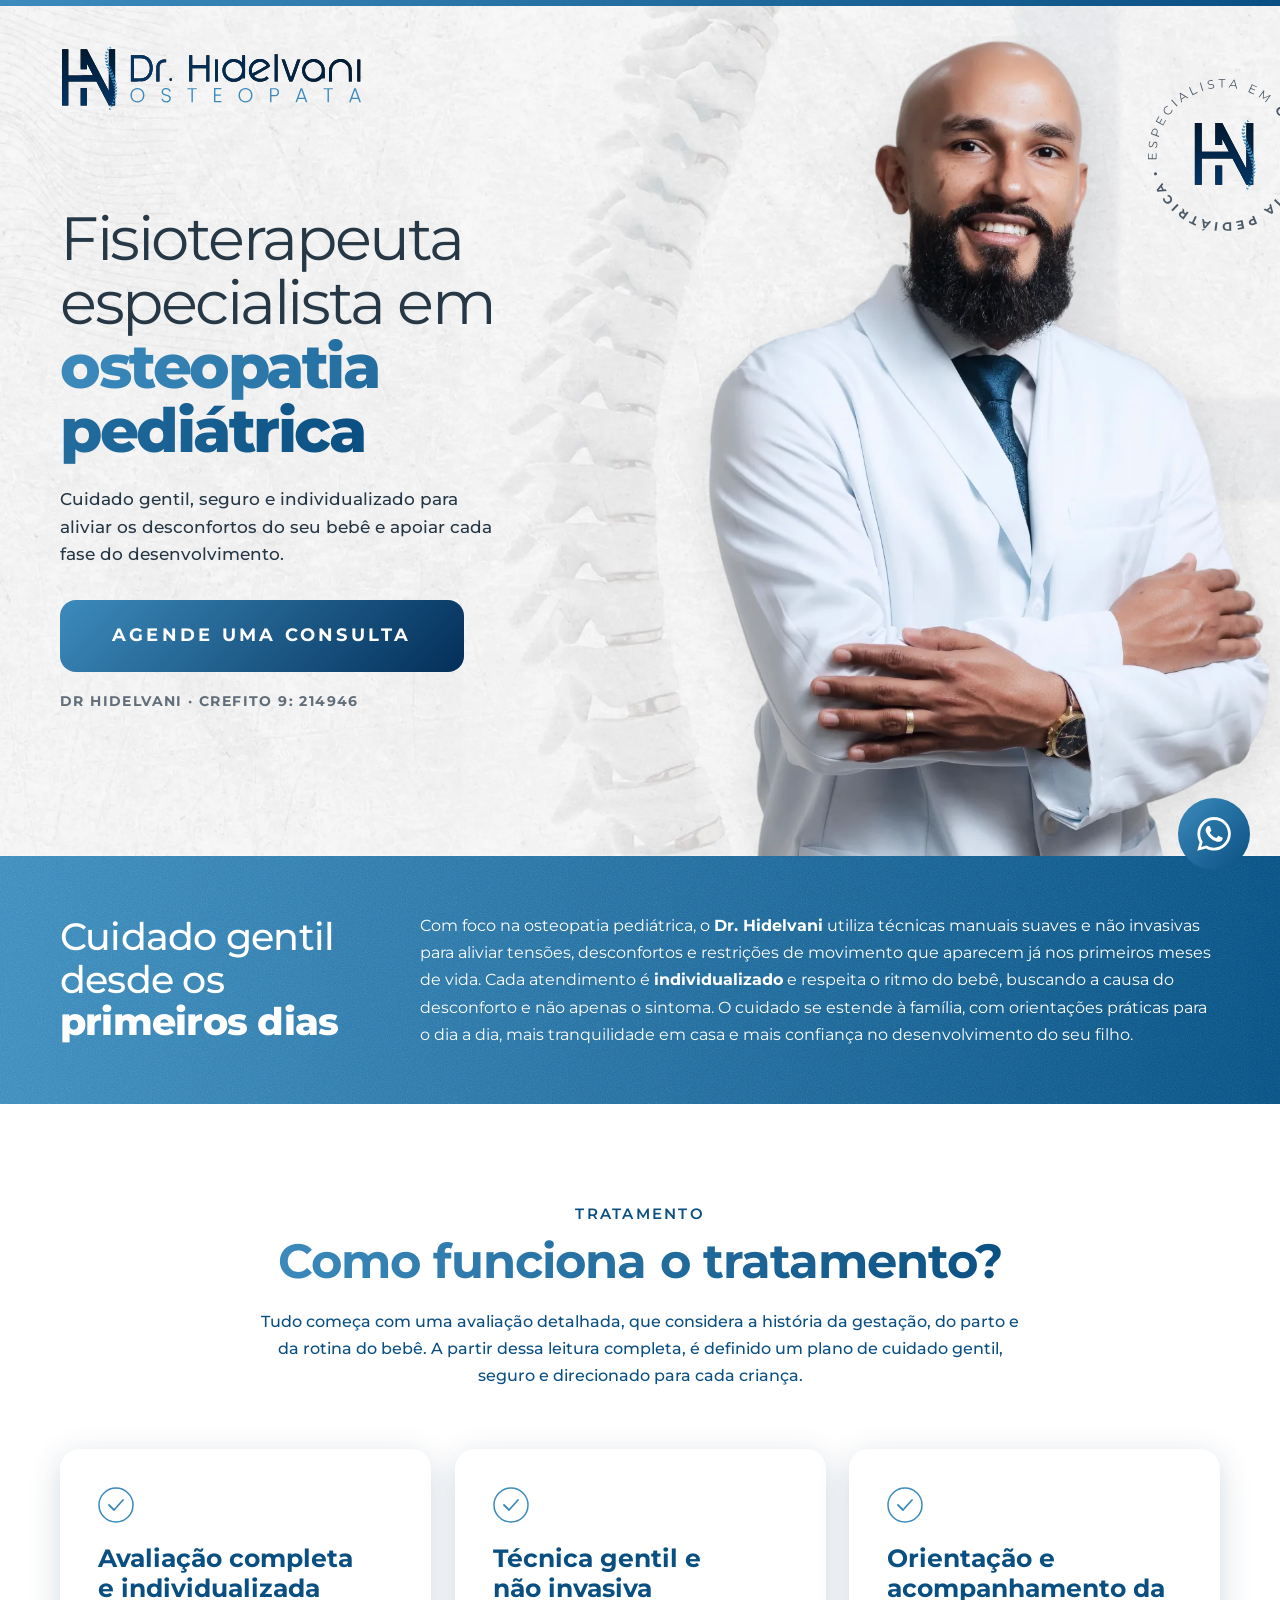
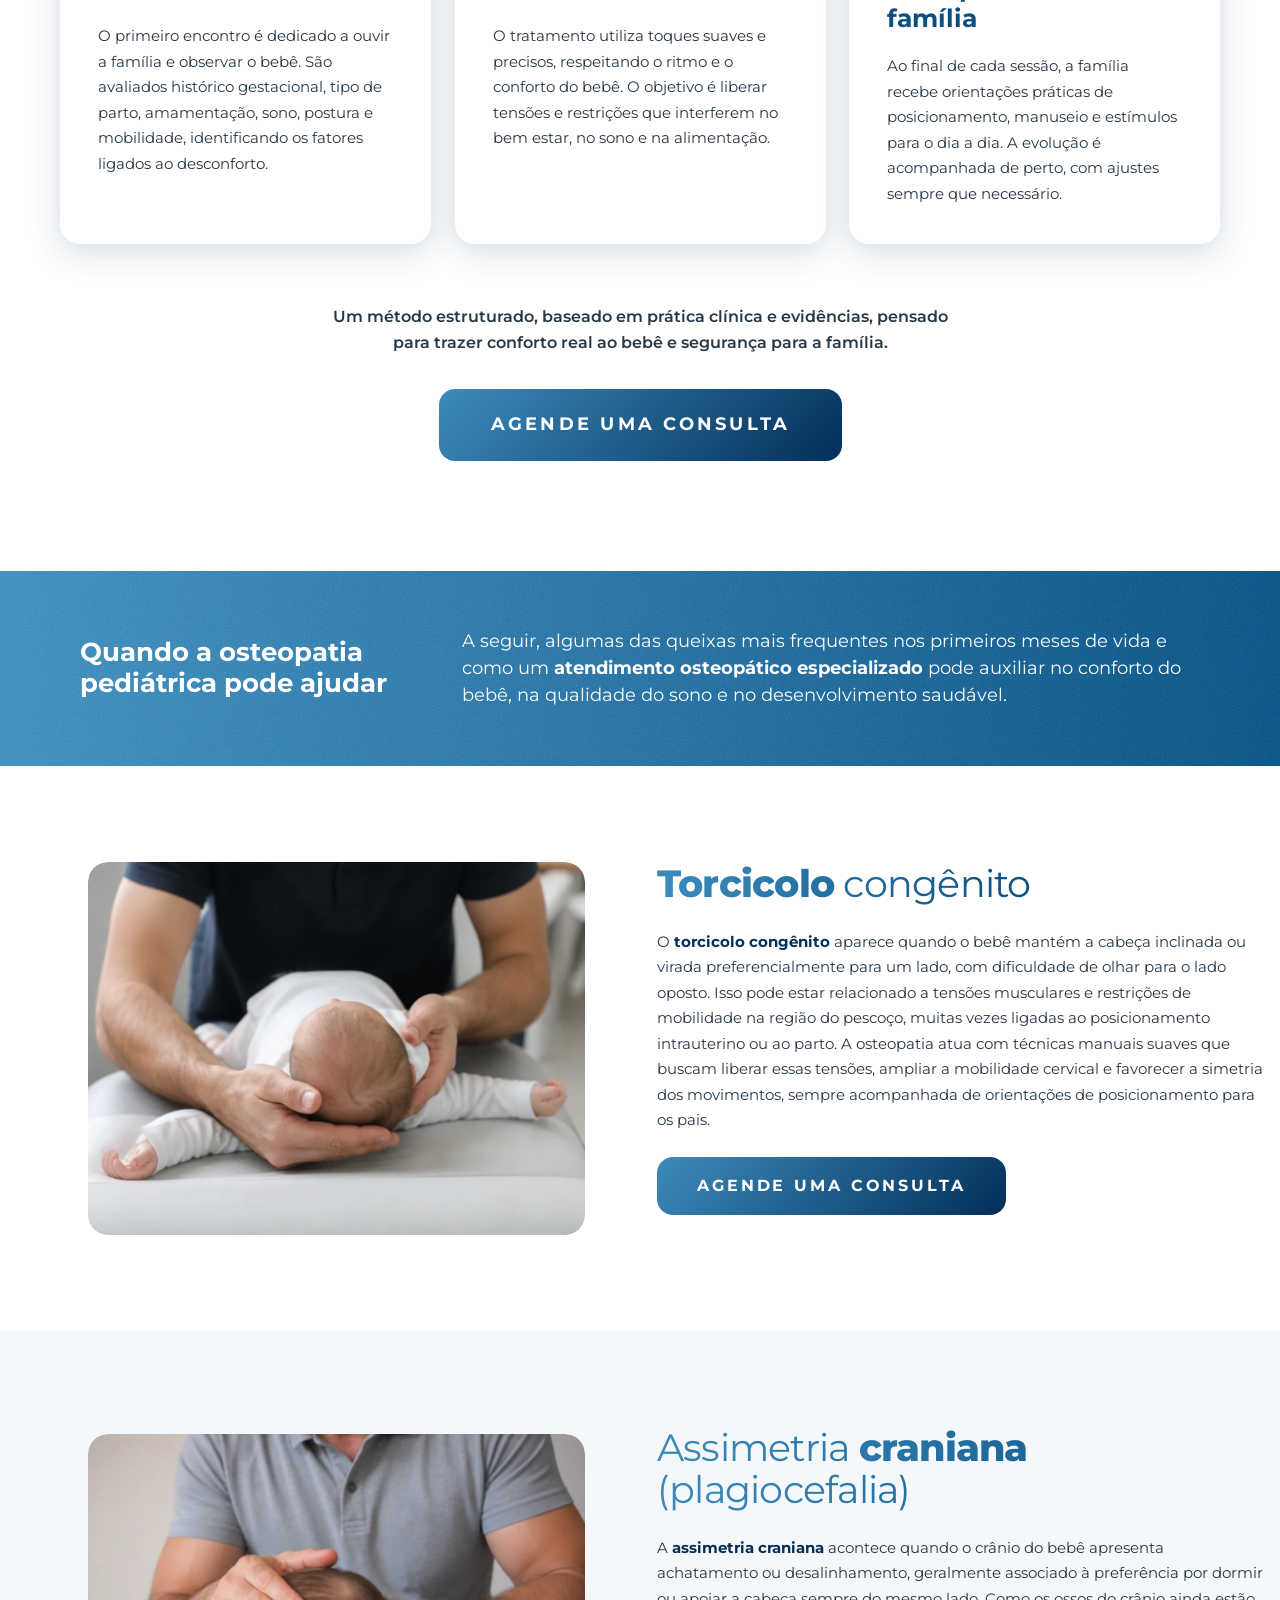
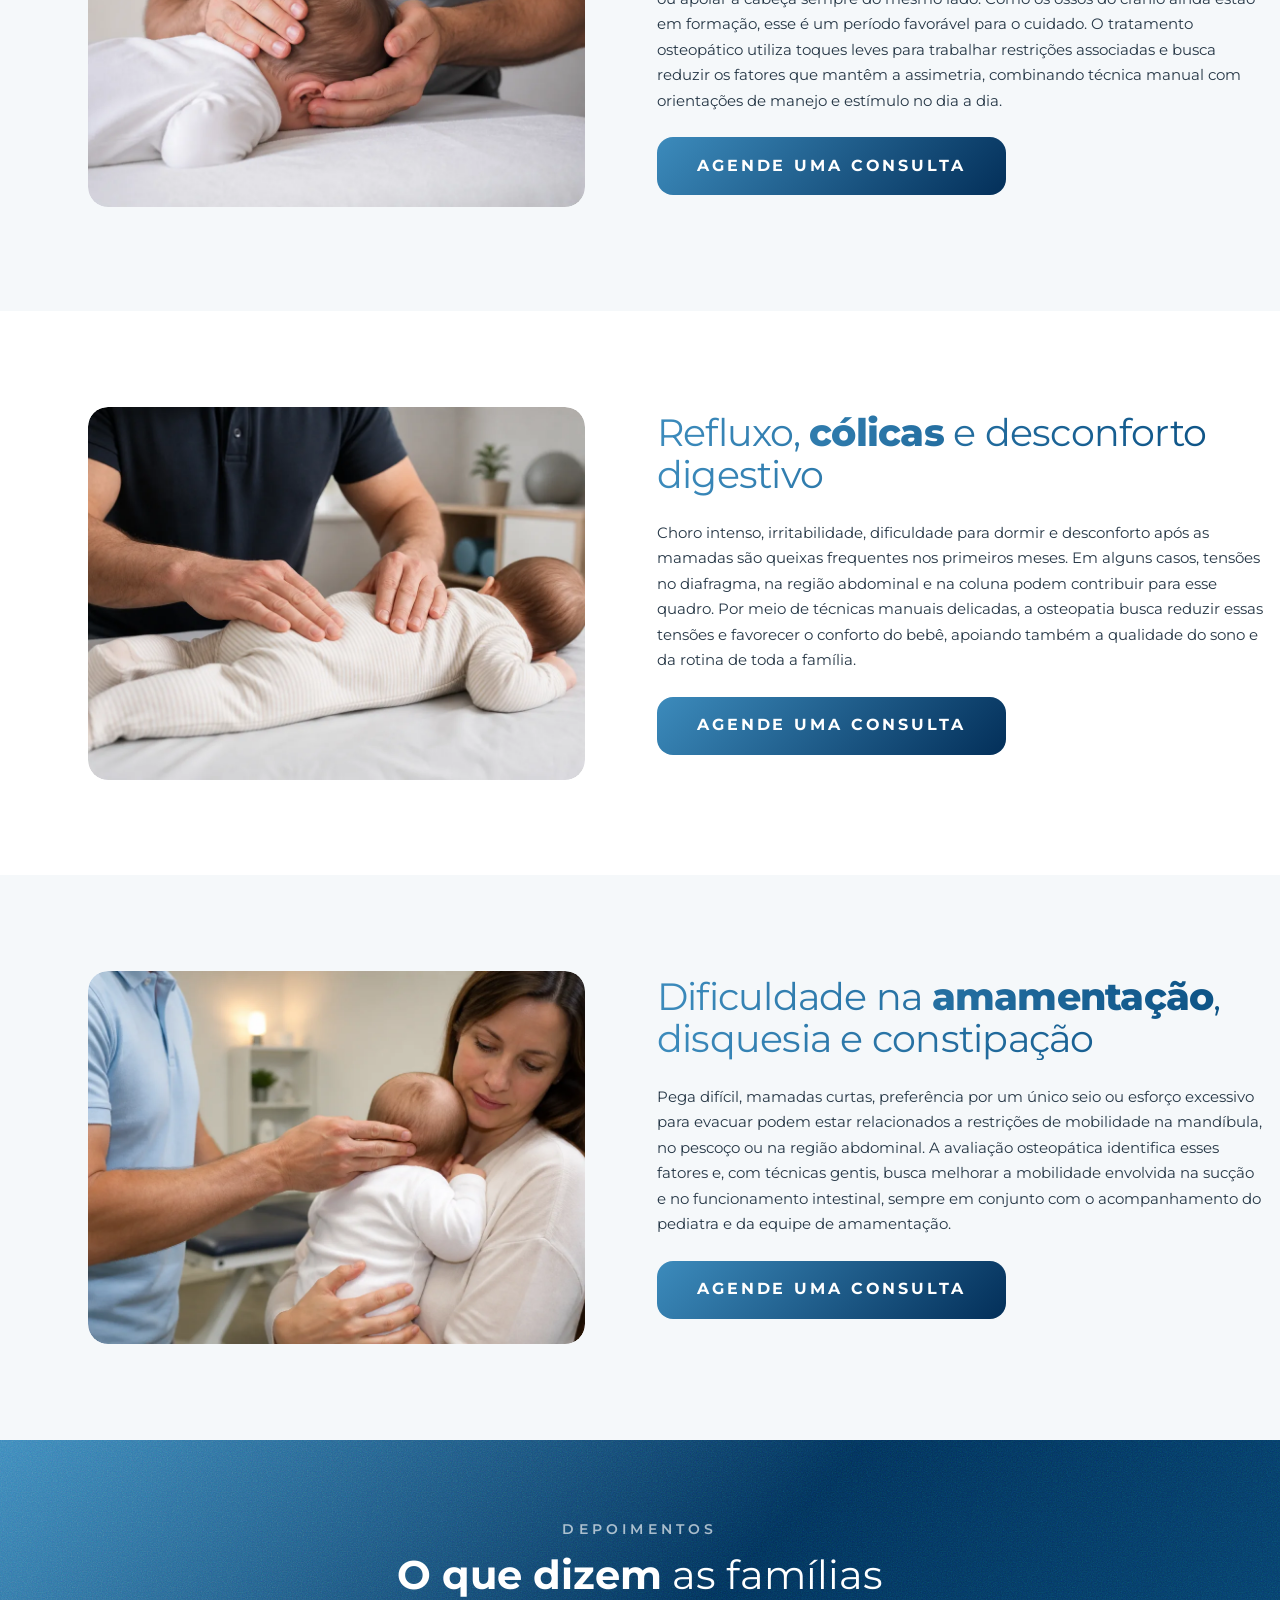
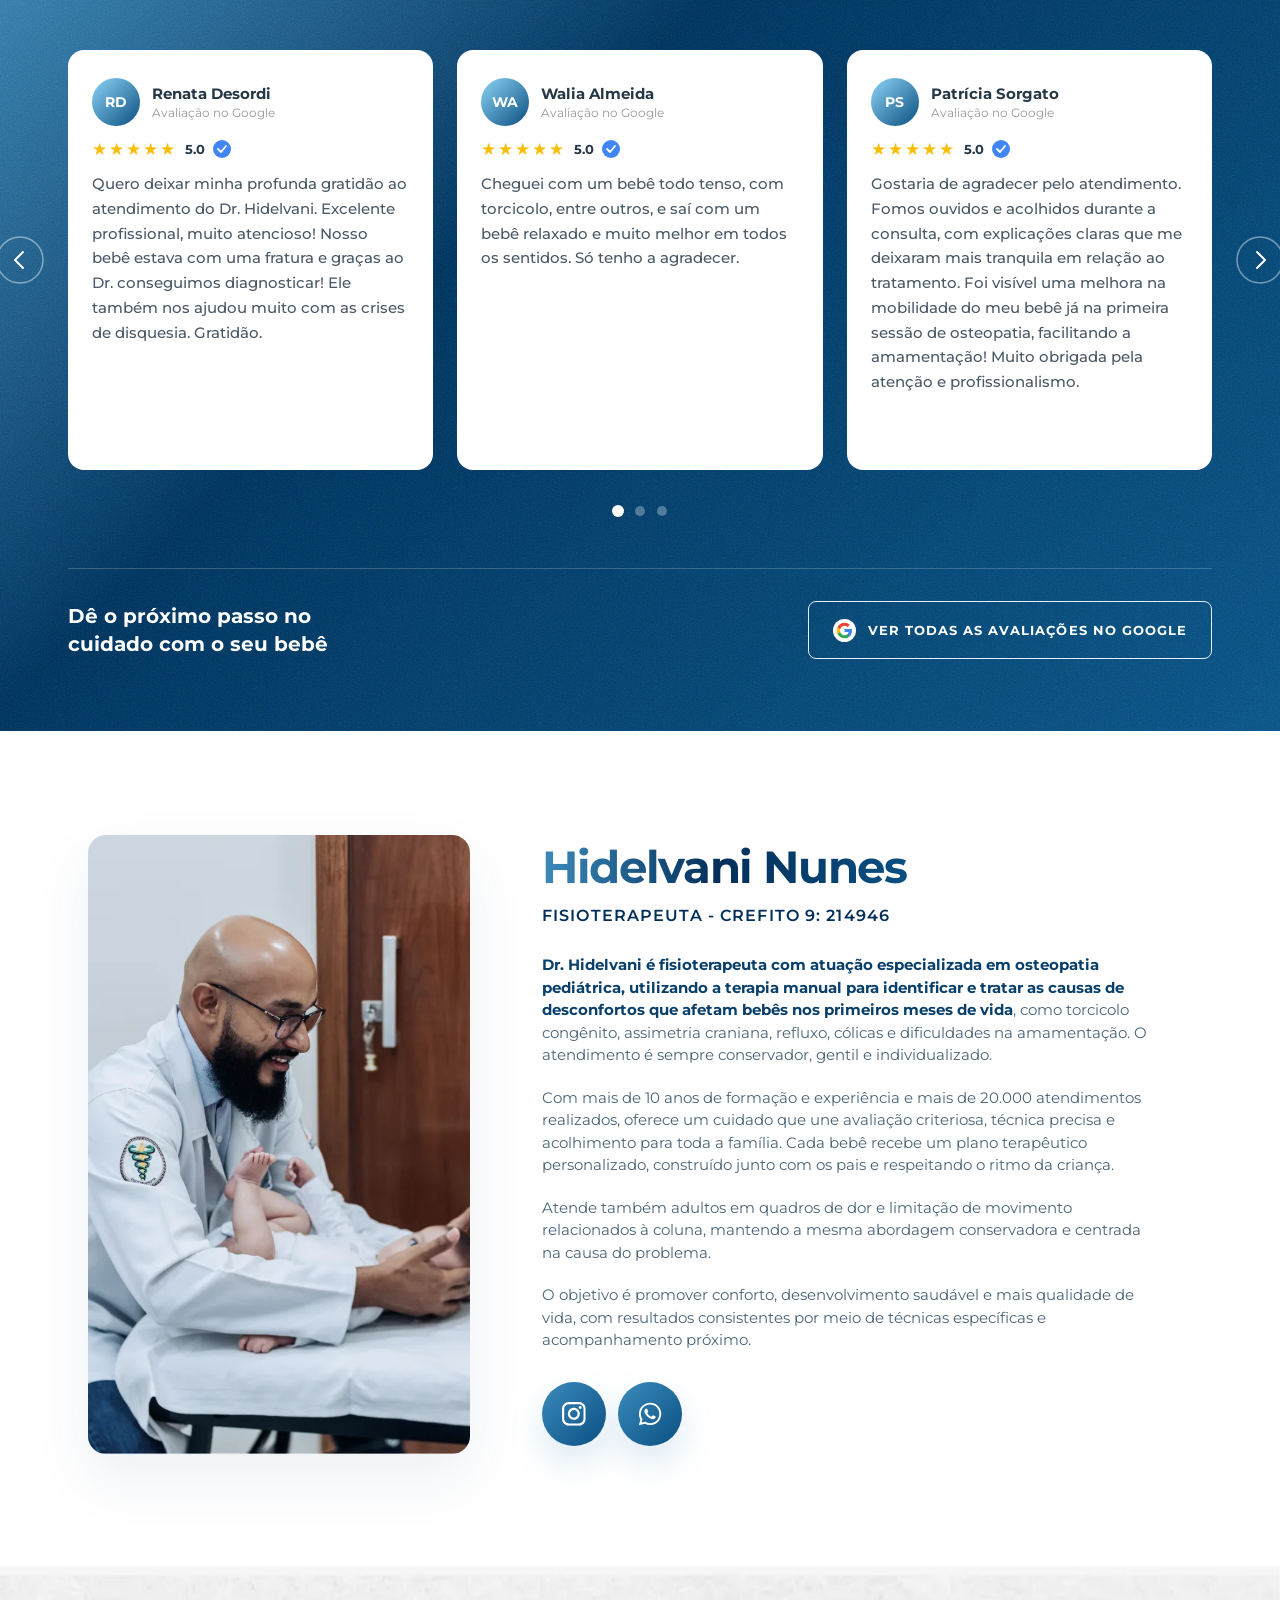
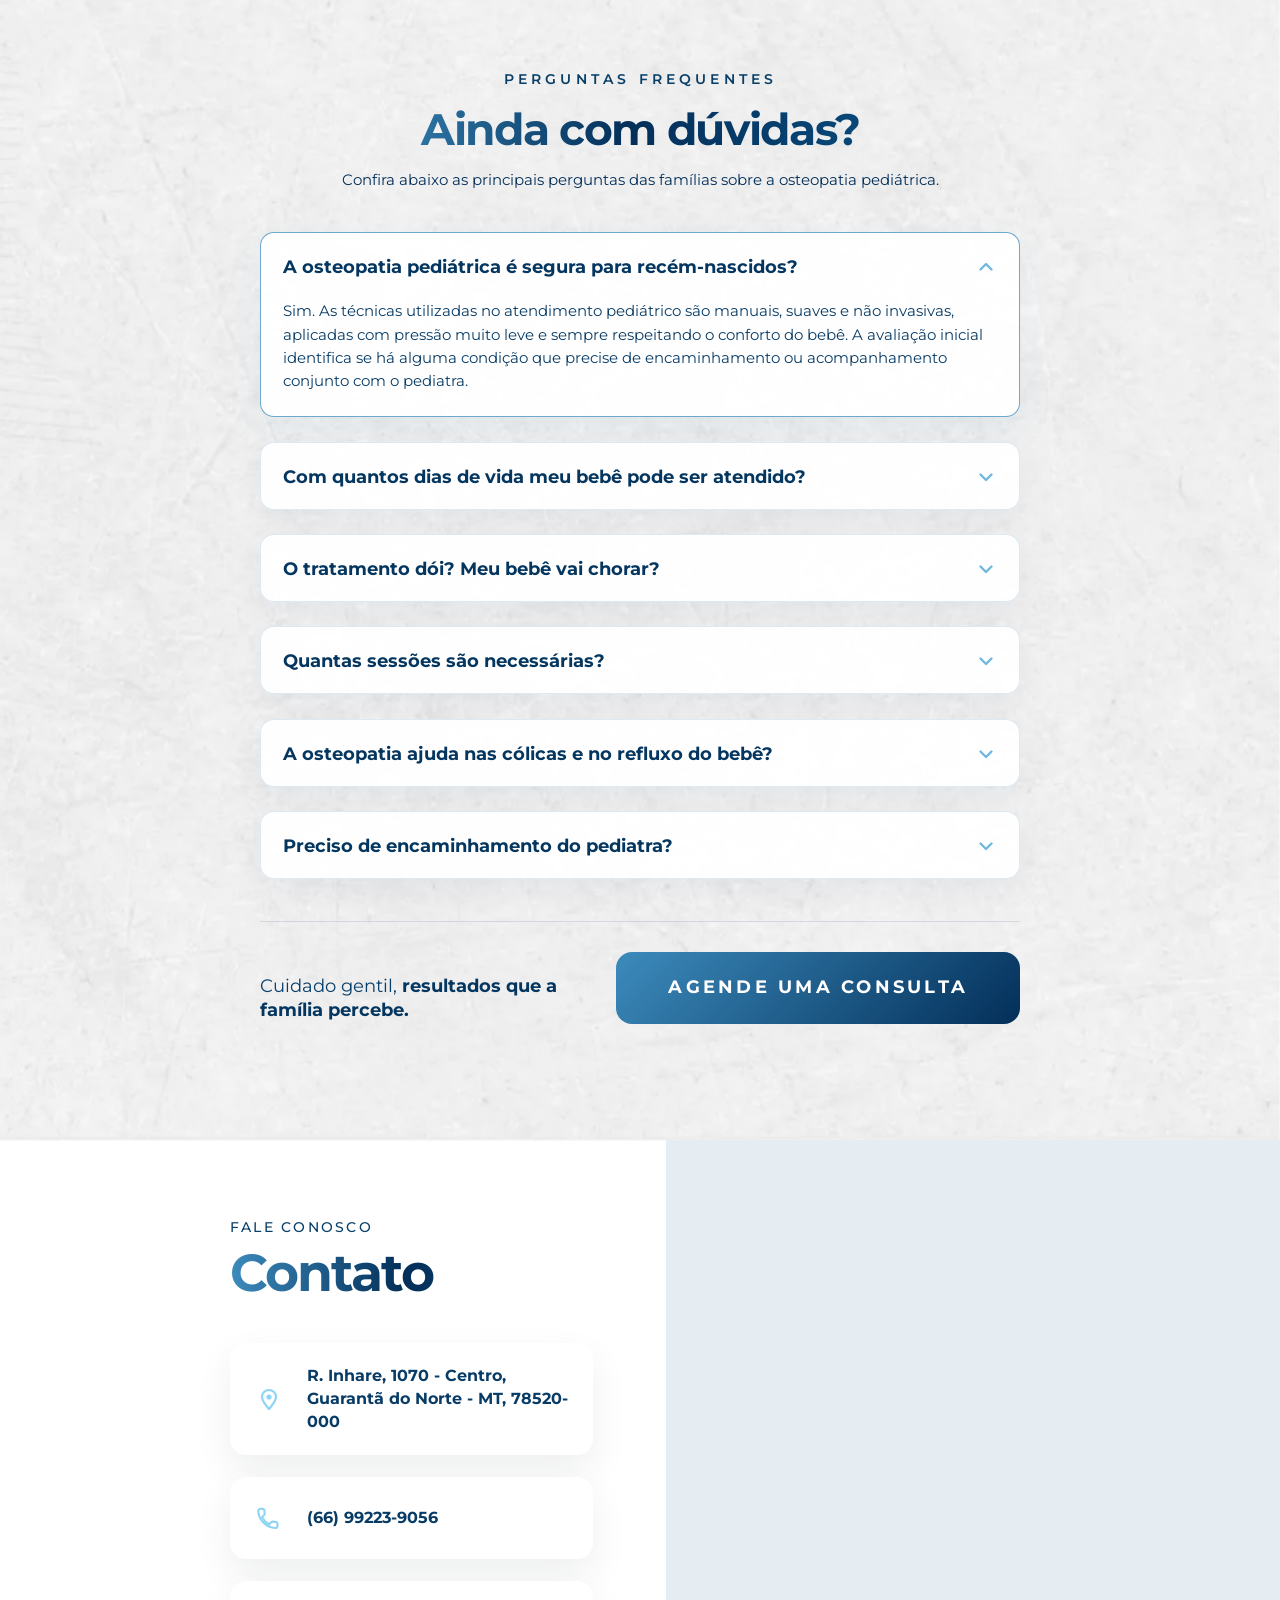
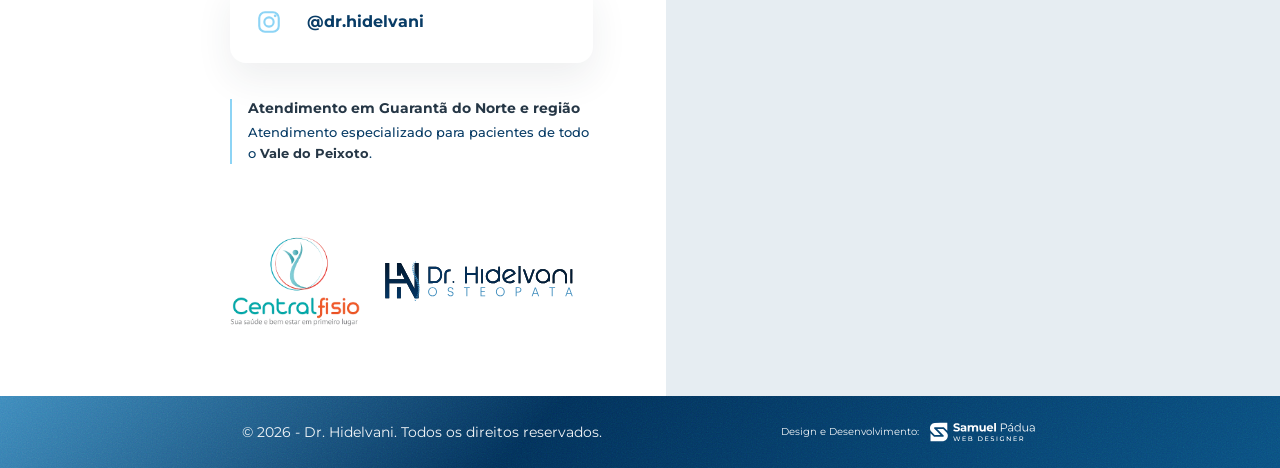
==== commit 25e21b15: "fix: remove "Clínica Maranata" do endereço exibido e do schema O card de contato e o streetAddress d" ====
--- a/osteopatia/index.html
+++ b/osteopatia/index.html
@@ -5,11 +5,11 @@
   <meta name="viewport" content="width=device-width, initial-scale=1.0">
   <title>Fisioterapeuta Especialista em Osteopatia Pediátrica em Guarantã do Norte - MT</title>
   <meta name="description" content="Fisioterapeuta especialista em osteopatia pediátrica em Guarantã do Norte - MT. Cuidado gentil, seguro e individualizado para aliviar os desconfortos do seu bebê e apoiar cada fase do desenvolvimento.">
-  <link rel="canonical" href="https://osamuelpadua.github.io/dr-hidelvani/osteopatia/">
+  <link rel="canonical" href="https://www.osteopatiaguaranta.com.br/osteopatia/">
   <meta name="robots" content="index,follow">
   <meta property="og:locale" content="pt_BR">
   <meta property="og:type" content="website">
-  <meta property="og:url" content="https://osamuelpadua.github.io/dr-hidelvani/osteopatia/">
+  <meta property="og:url" content="https://www.osteopatiaguaranta.com.br/osteopatia/">
   <meta property="og:site_name" content="Dr. Hidelvani">
   <meta property="og:title" content="Dr. Hidelvani Nunes - Fisioterapeuta Especialista em Osteopatia Pediátrica">
   <meta property="og:description" content="Fisioterapeuta especialista em osteopatia pediátrica em Guarantã do Norte - MT. Cuidado gentil, seguro e individualizado para o desenvolvimento do seu bebê.">
@@ -24,11 +24,12 @@
           "@type": "MedicalBusiness",
           "@id": "#business",
           "name": "Dr. Hidelvani Nunes — Osteopatia Pediátrica",
+          "url": "https://www.osteopatiaguaranta.com.br/osteopatia/",
           "telephone": "+55-66-99223-9056",
           "priceRange": "$$",
           "address": {
             "@type": "PostalAddress",
-            "streetAddress": "Clínica Maranata, R. Inhare, 1070 - Centro",
+            "streetAddress": "R. Inhare, 1070 - Centro",
             "addressLocality": "Guarantã do Norte",
             "addressRegion": "MT",
             "postalCode": "78520-000",
@@ -725,14 +726,14 @@
         </div>
 
         <div class="contact-cards">
-          <a href="https://www.google.com/maps/search/?api=1&query=Clinica+Maranata,+R.+Inhare,+1070,+Centro,+Guaranta+do+Norte+-+MT,+78520-000" class="contact-card contact-card--featured" target="_blank" rel="noopener" aria-label="Abrir endereço no mapa">
+          <a href="https://maps.google.com/maps?cid=5437800805001993554" class="contact-card contact-card--featured" target="_blank" rel="noopener" aria-label="Abrir endereço no mapa">
             <span class="contact-card-icon" aria-hidden="true">
               <svg width="28" height="28" viewBox="0 0 28 28" fill="none" xmlns="http://www.w3.org/2000/svg">
                 <path d="M14 24C17.5 19.7 21 16.5 21 11.8C21 7.9 17.9 5 14 5C10.1 5 7 7.9 7 11.8C7 16.5 10.5 19.7 14 24Z" stroke="currentColor" stroke-width="2.2" stroke-linejoin="round"/>
                 <circle cx="14" cy="12" r="2.6" fill="currentColor"/>
               </svg>
             </span>
-            <span class="contact-card-text">Clínica Maranata - R. Inhare, 1070 - Centro, Guarantã do Norte - MT, 78520-000</span>
+            <span class="contact-card-text">R. Inhare, 1070 - Centro, Guarantã do Norte - MT, 78520-000</span>
           </a>
 
           <a href="https://wa.me/5566992239056" class="contact-card" target="_blank" rel="noopener" aria-label="Falar no telefone ou WhatsApp">
@@ -786,9 +787,9 @@
           facade.style.display = 'none';
           var iframe = document.createElement('iframe');
           iframe.className = 'contact-map';
-          iframe.title = 'Mapa da Clínica Maranata - Dr. Hidelvani Nunes';
+          iframe.title = 'Mapa - Dr. Hidelvani Nunes, Guarantã do Norte - MT';
           iframe.referrerPolicy = 'no-referrer-when-downgrade';
-          iframe.src = 'https://www.google.com/maps?q=Clinica+Maranata,+R.+Inhare,+1070,+Centro,+Guaranta+do+Norte+-+MT,+78520-000&z=17&output=embed';
+          iframe.src = 'https://maps.google.com/maps?cid=5437800805001993554&z=17&output=embed';
           iframe.style.border = '0';
           wrap.appendChild(iframe);
         }
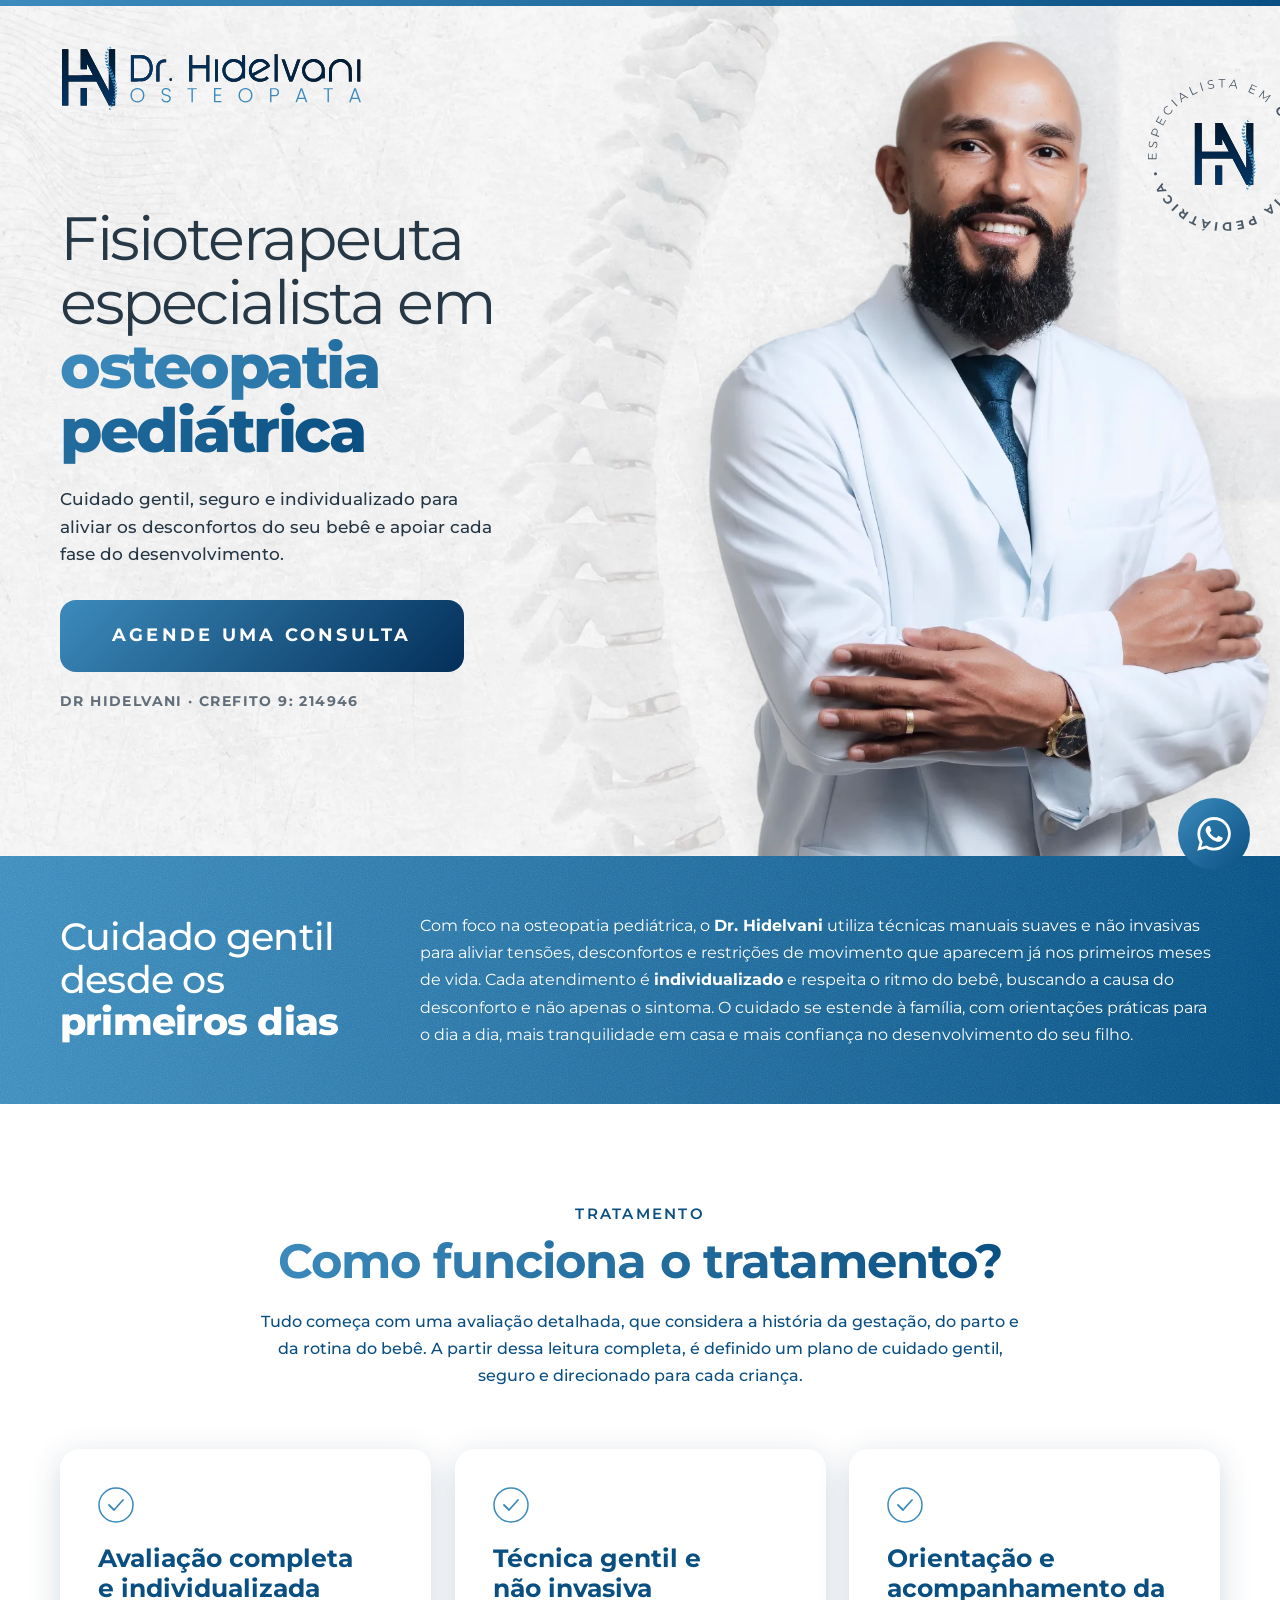
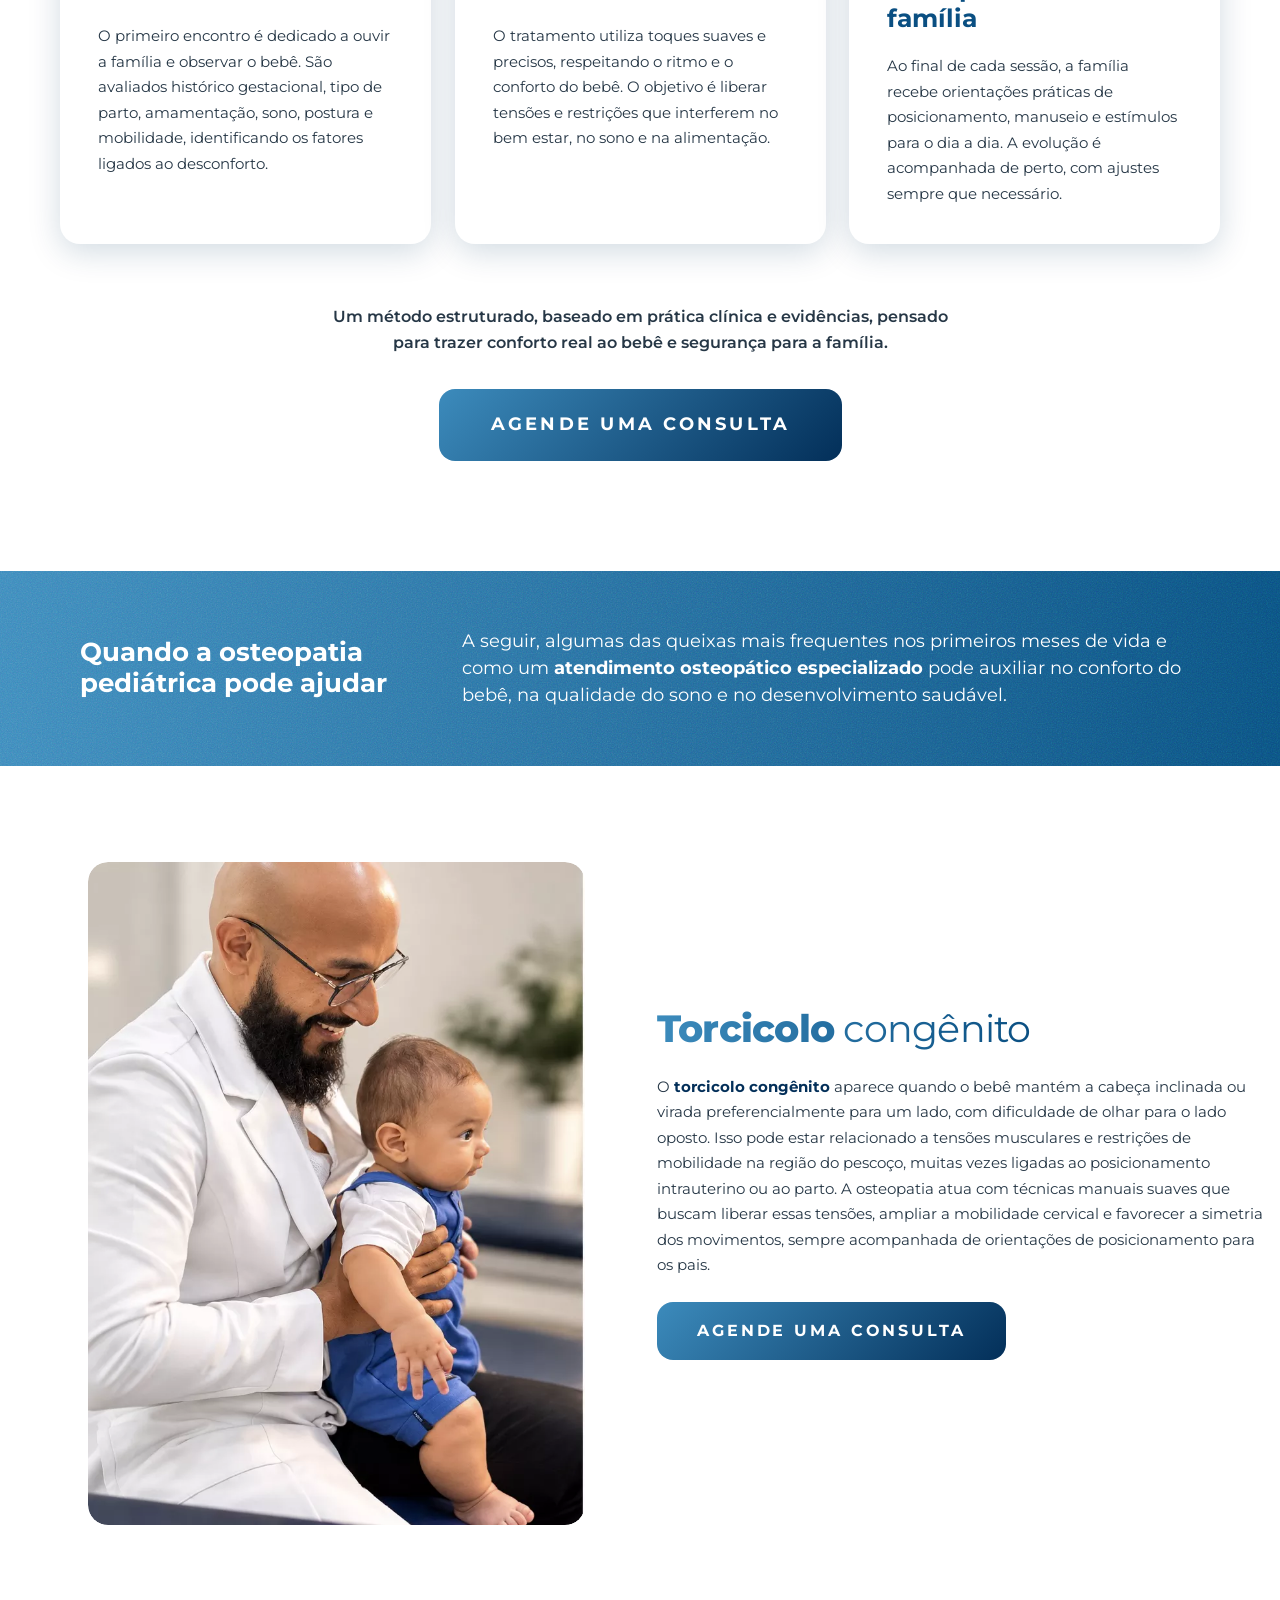
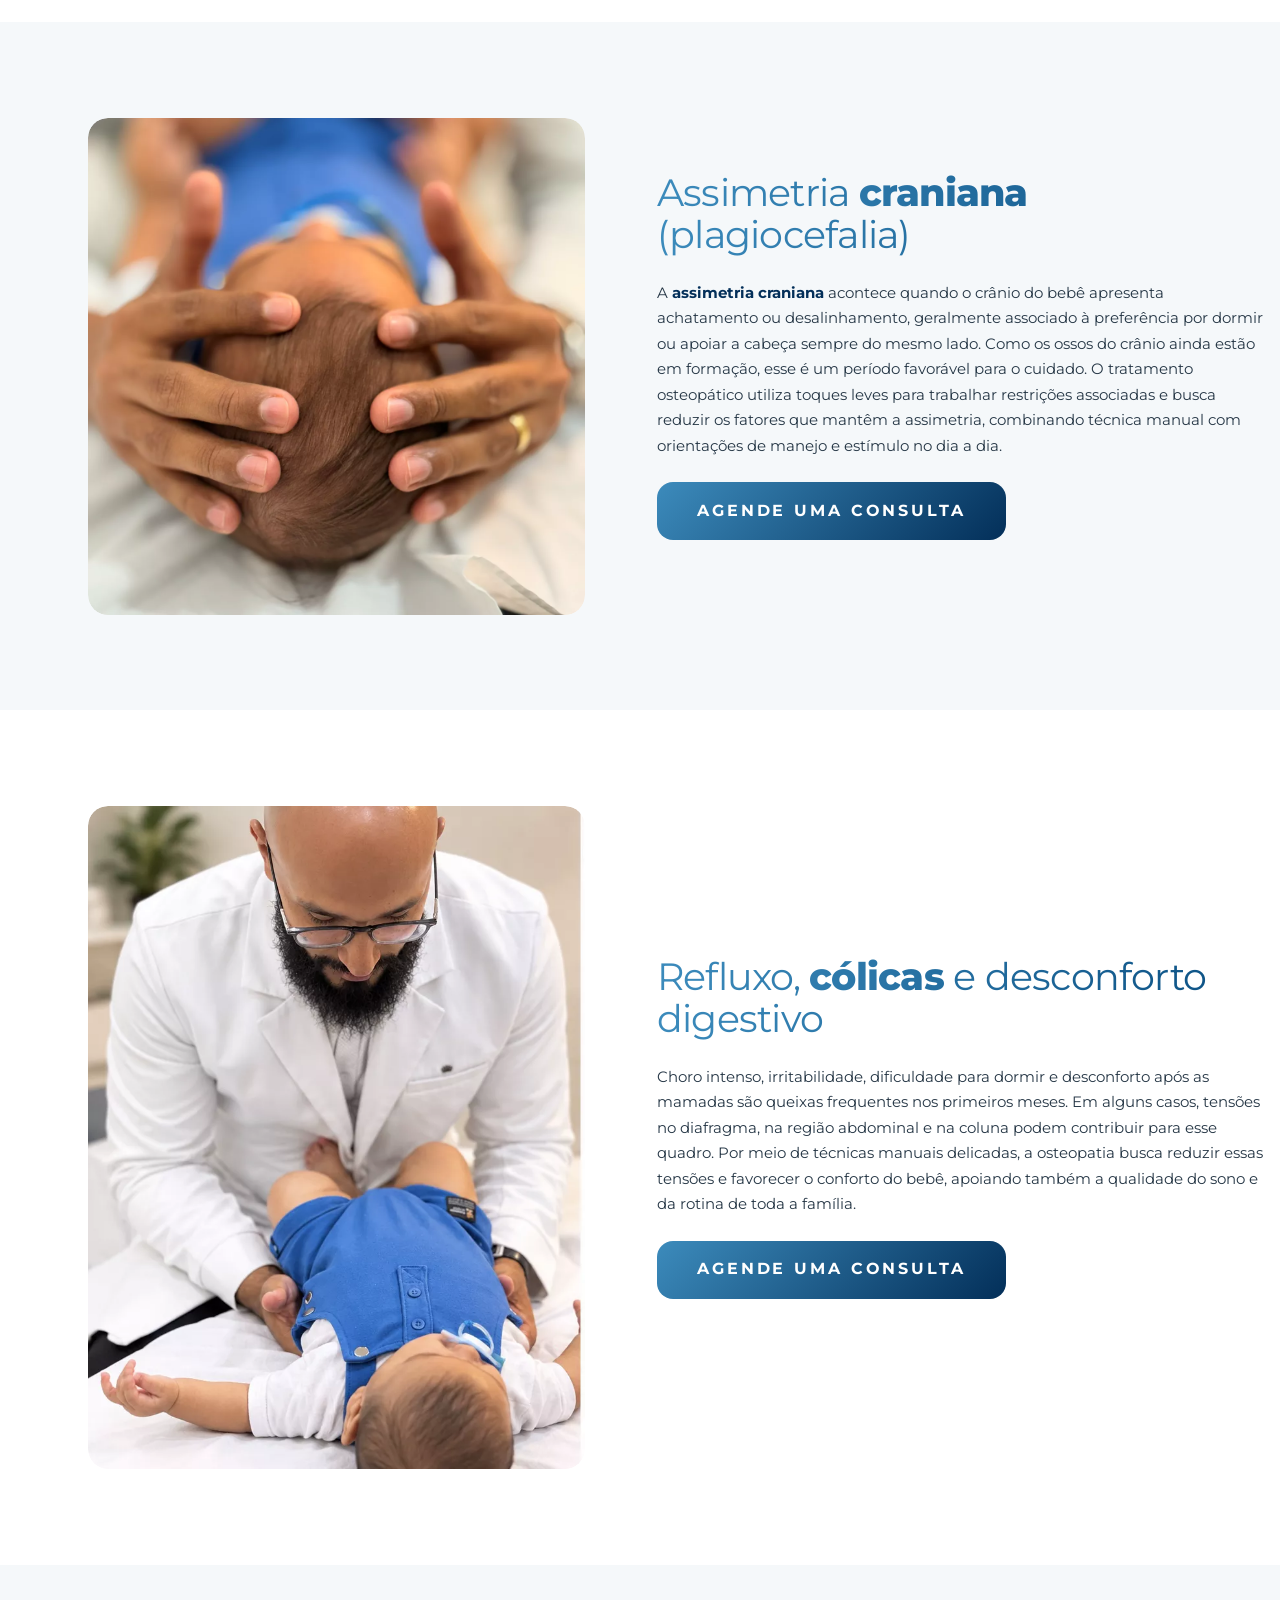
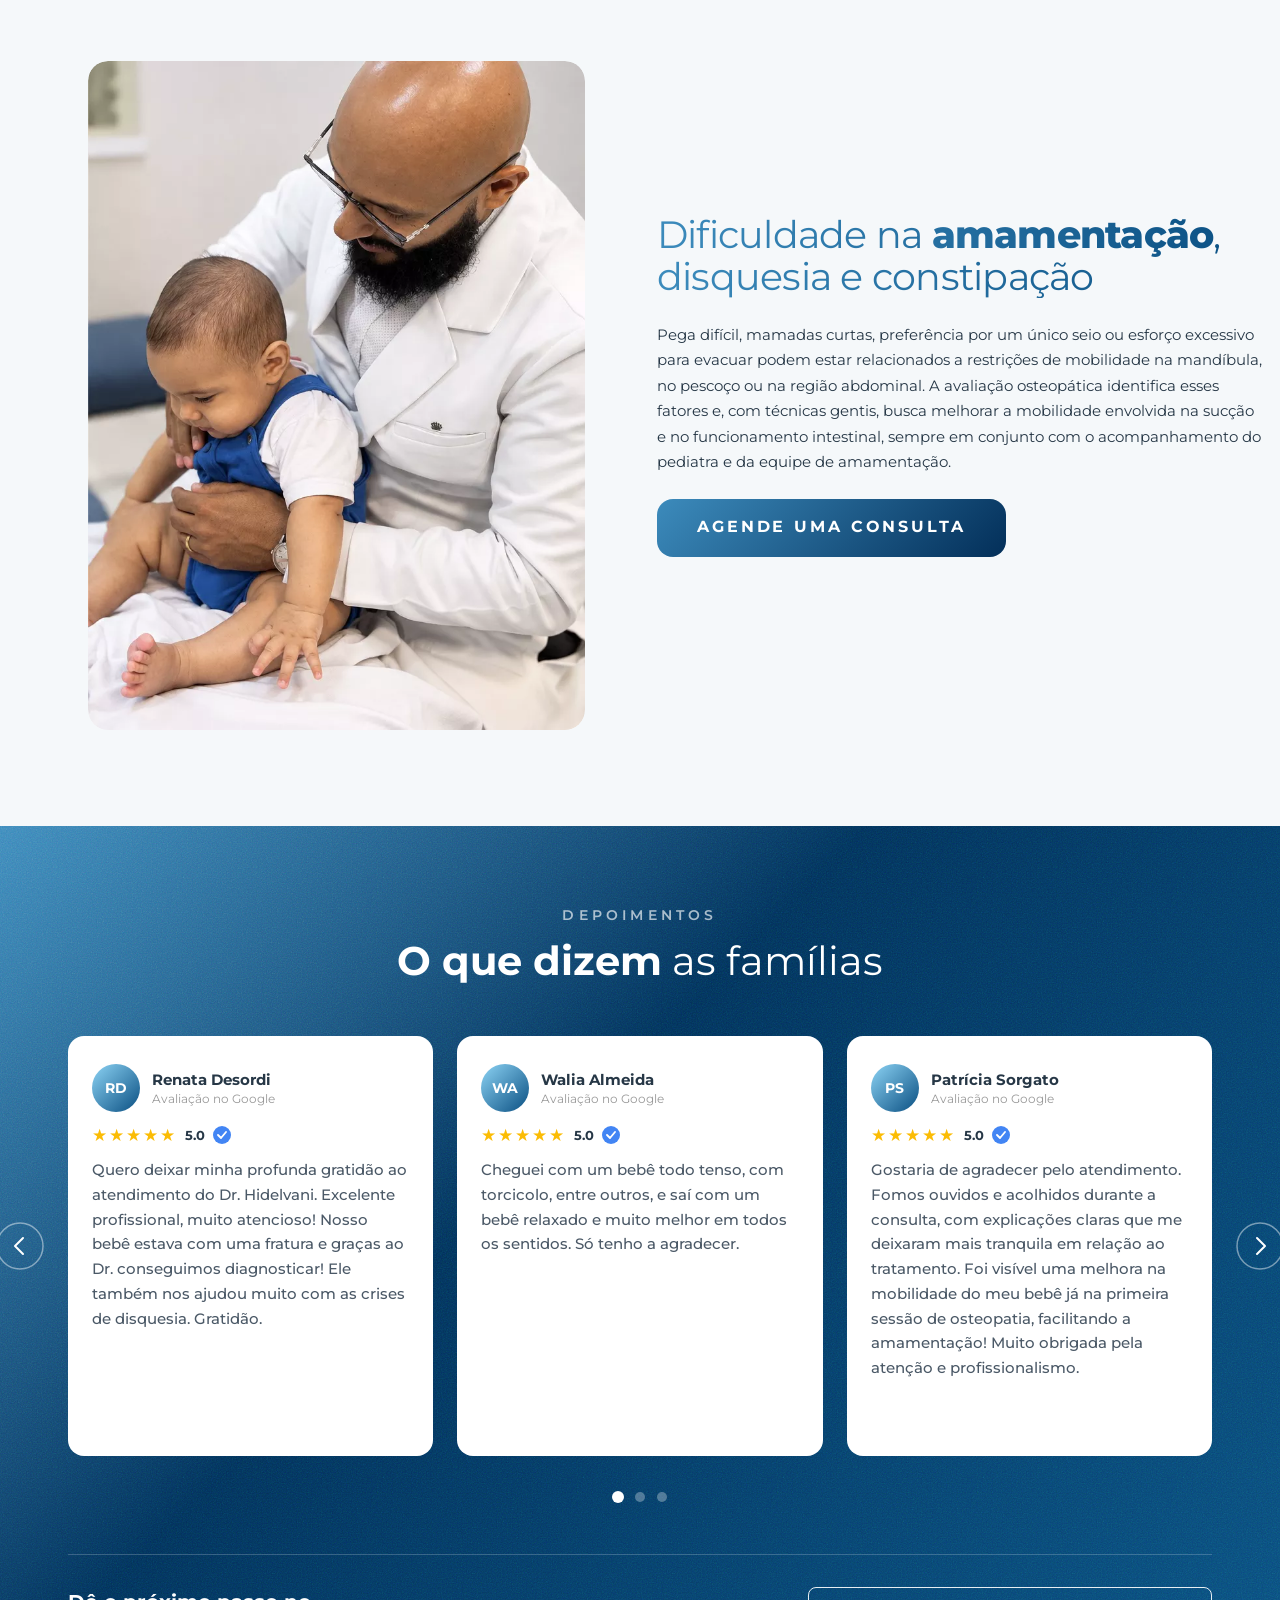
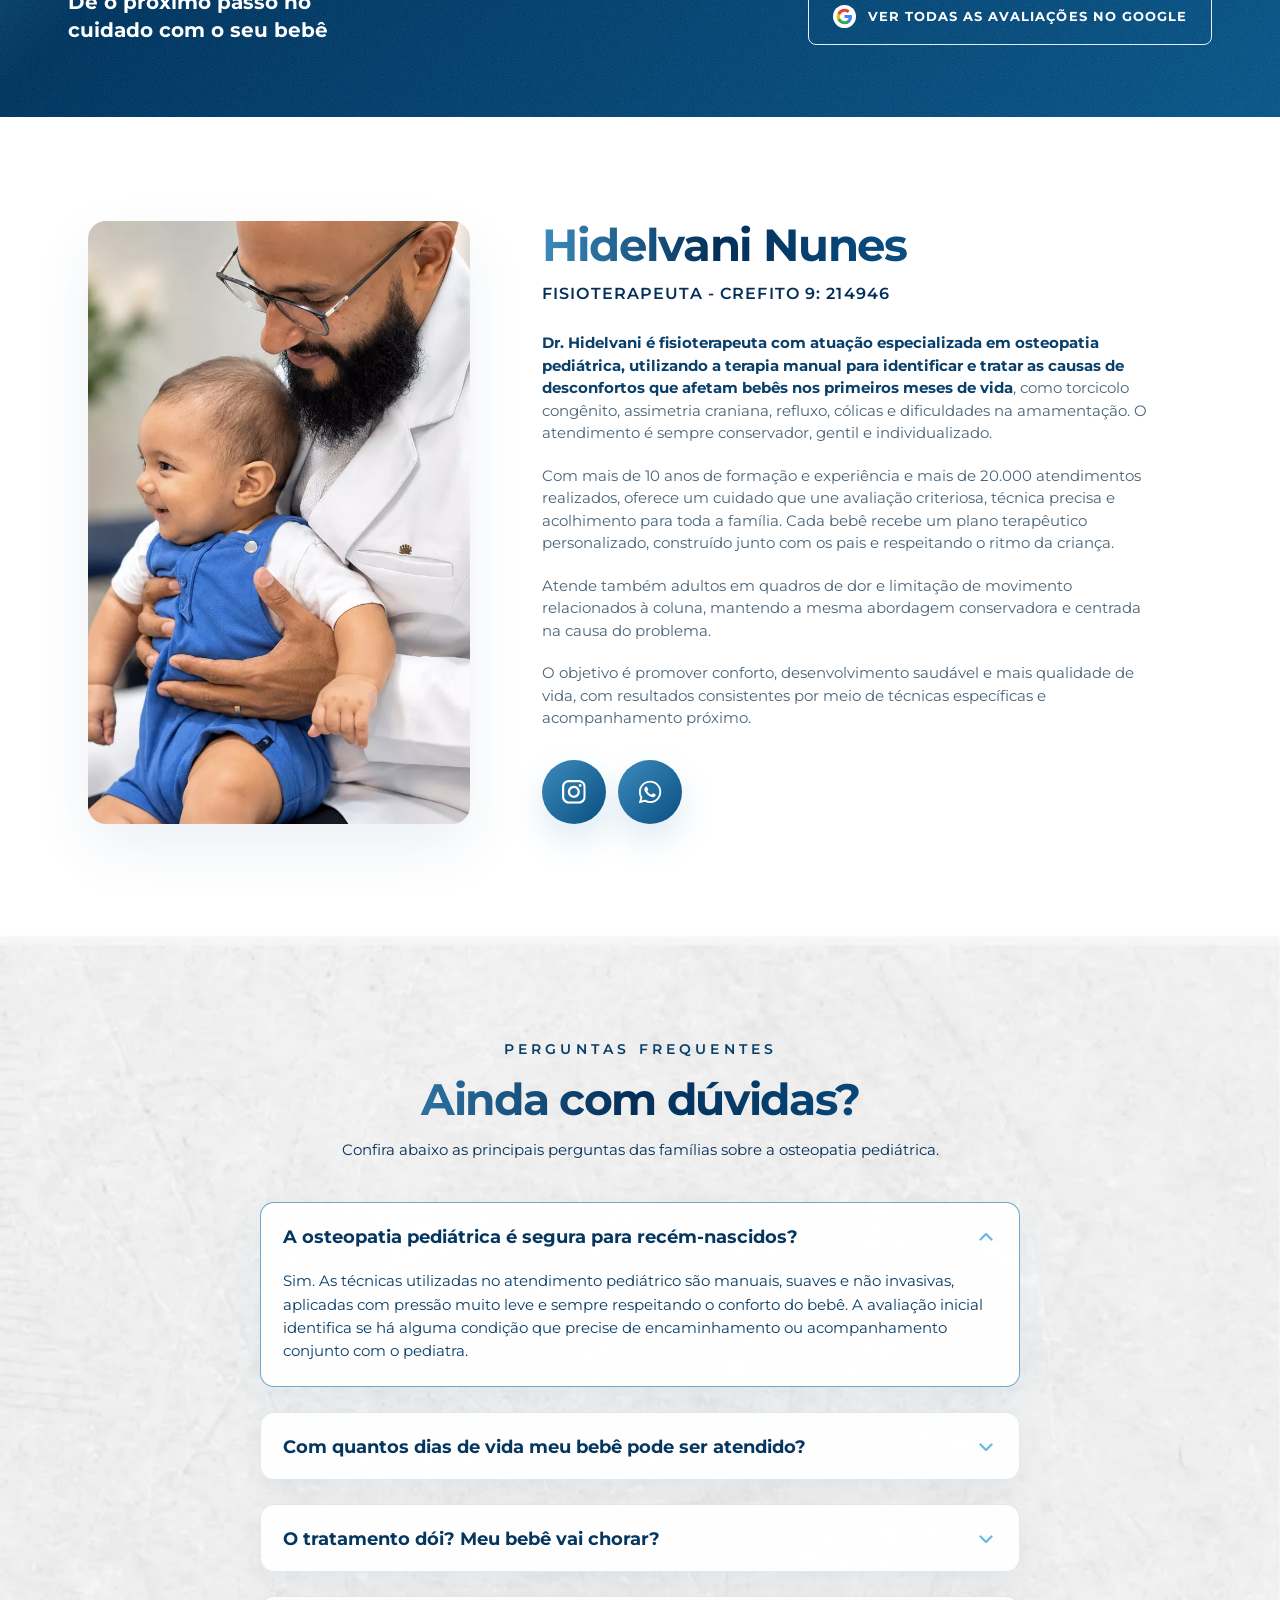
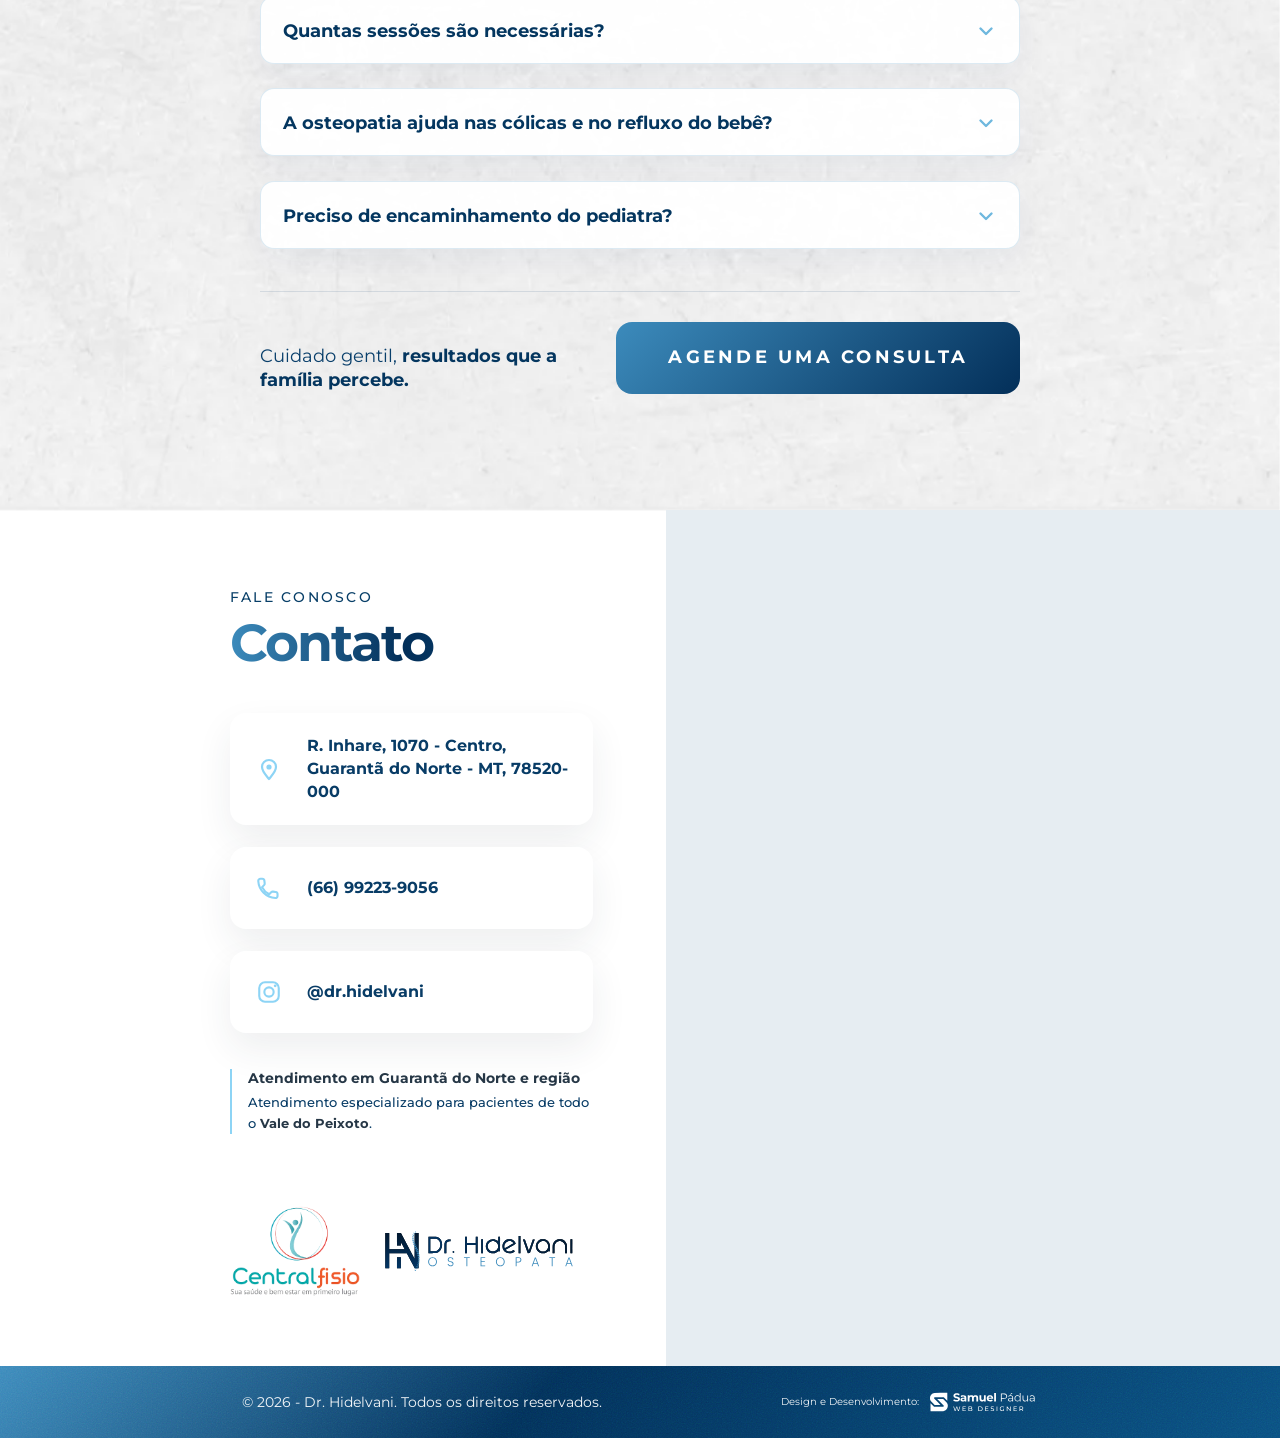
==== commit 7c672aa2: "feat: troca imagens de banco da osteopatia por fotos reais do Dr. Hidelvani - torcicolo, assimetria " ====
--- a/osteopatia/index.html
+++ b/osteopatia/index.html
@@ -3,13 +3,23 @@
 <head>
   <meta charset="UTF-8">
   <meta name="viewport" content="width=device-width, initial-scale=1.0">
+  <!-- Google tag (gtag.js) -->
+  <script async src="https://www.googletagmanager.com/gtag/js?id=G-855G8X3JG8"></script>
+  <script>
+    window.dataLayer = window.dataLayer || [];
+    function gtag(){dataLayer.push(arguments);}
+    gtag('js', new Date());
+
+    gtag('config', 'G-855G8X3JG8');
+  </script>
+  <meta name="facebook-domain-verification" content="lzsxz27c50yrfxw8memqivnf4g7dsl" />
   <title>Fisioterapeuta Especialista em Osteopatia Pediátrica em Guarantã do Norte - MT</title>
   <meta name="description" content="Fisioterapeuta especialista em osteopatia pediátrica em Guarantã do Norte - MT. Cuidado gentil, seguro e individualizado para aliviar os desconfortos do seu bebê e apoiar cada fase do desenvolvimento.">
-  <link rel="canonical" href="https://www.osteopatiaguaranta.com.br/osteopatia/">
+  <link rel="canonical" href="https://www.drhidelvani.com.br/osteopatia/">
   <meta name="robots" content="index,follow">
   <meta property="og:locale" content="pt_BR">
   <meta property="og:type" content="website">
-  <meta property="og:url" content="https://www.osteopatiaguaranta.com.br/osteopatia/">
+  <meta property="og:url" content="https://www.drhidelvani.com.br/osteopatia/">
   <meta property="og:site_name" content="Dr. Hidelvani">
   <meta property="og:title" content="Dr. Hidelvani Nunes - Fisioterapeuta Especialista em Osteopatia Pediátrica">
   <meta property="og:description" content="Fisioterapeuta especialista em osteopatia pediátrica em Guarantã do Norte - MT. Cuidado gentil, seguro e individualizado para o desenvolvimento do seu bebê.">
@@ -24,7 +34,7 @@
           "@type": "MedicalBusiness",
           "@id": "#business",
           "name": "Dr. Hidelvani Nunes — Osteopatia Pediátrica",
-          "url": "https://www.osteopatiaguaranta.com.br/osteopatia/",
+          "url": "https://www.drhidelvani.com.br/osteopatia/",
           "telephone": "+55-66-99223-9056",
           "priceRange": "$$",
           "address": {
@@ -241,8 +251,8 @@
 
       <div class="condition-media">
         <picture>
-          <source srcset="../torcicolo.webp" type="image/webp">
-          <img src="../torcicolo.png" class="condition-img" alt="Fisioterapeuta avaliando a mobilidade do pescoço de um bebê">
+          <source srcset="../osteo-torcicolo.webp" type="image/webp">
+          <img src="../osteo-torcicolo.jpg" class="condition-img" width="766" height="1023" alt="Dr. Hidelvani segurando um bebê sentado e observando a postura da cabeça e do pescoço" loading="lazy">
         </picture>
       </div>
 
@@ -264,8 +274,8 @@
 
       <div class="condition-media">
         <picture>
-          <source srcset="../assimetria-craniana.webp" type="image/webp">
-          <img src="../assimetria-craniana.png" class="condition-img" alt="Fisioterapeuta realizando técnica craniana suave em um bebê">
+          <source srcset="../osteo-craniana.webp" type="image/webp">
+          <img src="../osteo-craniana.jpg" class="condition-img" width="1200" height="1200" alt="Mãos do Dr. Hidelvani aplicando técnica craniana suave na cabeça de um bebê" loading="lazy">
         </picture>
       </div>
 
@@ -287,8 +297,8 @@
 
       <div class="condition-media">
         <picture>
-          <source srcset="../colica.webp" type="image/webp">
-          <img src="../colica.png" class="condition-img" alt="Fisioterapeuta realizando massagem abdominal suave em um bebê">
+          <source srcset="../osteo-colica.webp" type="image/webp">
+          <img src="../osteo-colica.jpg" class="condition-img" width="767" height="1023" alt="Dr. Hidelvani realizando técnica suave na região abdominal e do quadril de um bebê deitado" loading="lazy">
         </picture>
       </div>
 
@@ -310,8 +320,8 @@
 
       <div class="condition-media">
         <picture>
-          <source srcset="../amamentacao.webp" type="image/webp">
-          <img src="../amamentacao.png" class="condition-img" alt="Fisioterapeuta avaliando a mandíbula de um bebê com a mãe presente">
+          <source srcset="../osteo-amamentacao.webp" type="image/webp">
+          <img src="../osteo-amamentacao.jpg" class="condition-img" width="760" height="1023" alt="Dr. Hidelvani apoiando um bebê sentado durante a avaliação do tronco e do abdômen" loading="lazy">
         </picture>
       </div>
 
@@ -567,10 +577,10 @@
   <!-- ======================== PROFILE BLOCK ======================== -->
   <section class="profile-block">
     <div class="profile-inner">
-      <div class="profile-media">
+      <div class="profile-media profile-media--fill">
         <picture>
-          <source srcset="../profile-page2.webp" type="image/webp">
-          <img src="../profile-page2.jpg" alt="Dr. Hidelvani Nunes" class="profile-image">
+          <source srcset="../osteo-perfil.webp" type="image/webp">
+          <img src="../osteo-perfil.jpg" alt="Dr. Hidelvani Nunes com um bebê sorrindo no colo" class="profile-image">
         </picture>
       </div>
 
--- a/style.css
+++ b/style.css
@@ -1505,6 +1505,23 @@
   box-shadow: 0 24px 60px rgba(10, 79, 130, 0.08);
 }
 
+/* Foto acompanha a altura do texto ao lado (desktop) */
+@media (min-width: 981px) {
+  .profile-media--fill {
+    align-self: stretch;
+  }
+
+  .profile-media--fill picture {
+    display: block;
+    height: 100%;
+  }
+
+  .profile-media--fill .profile-image {
+    height: 100%;
+    object-position: 30% center;
+  }
+}
+
 .profile-content {
   max-width: 620px;
   display: flex;
